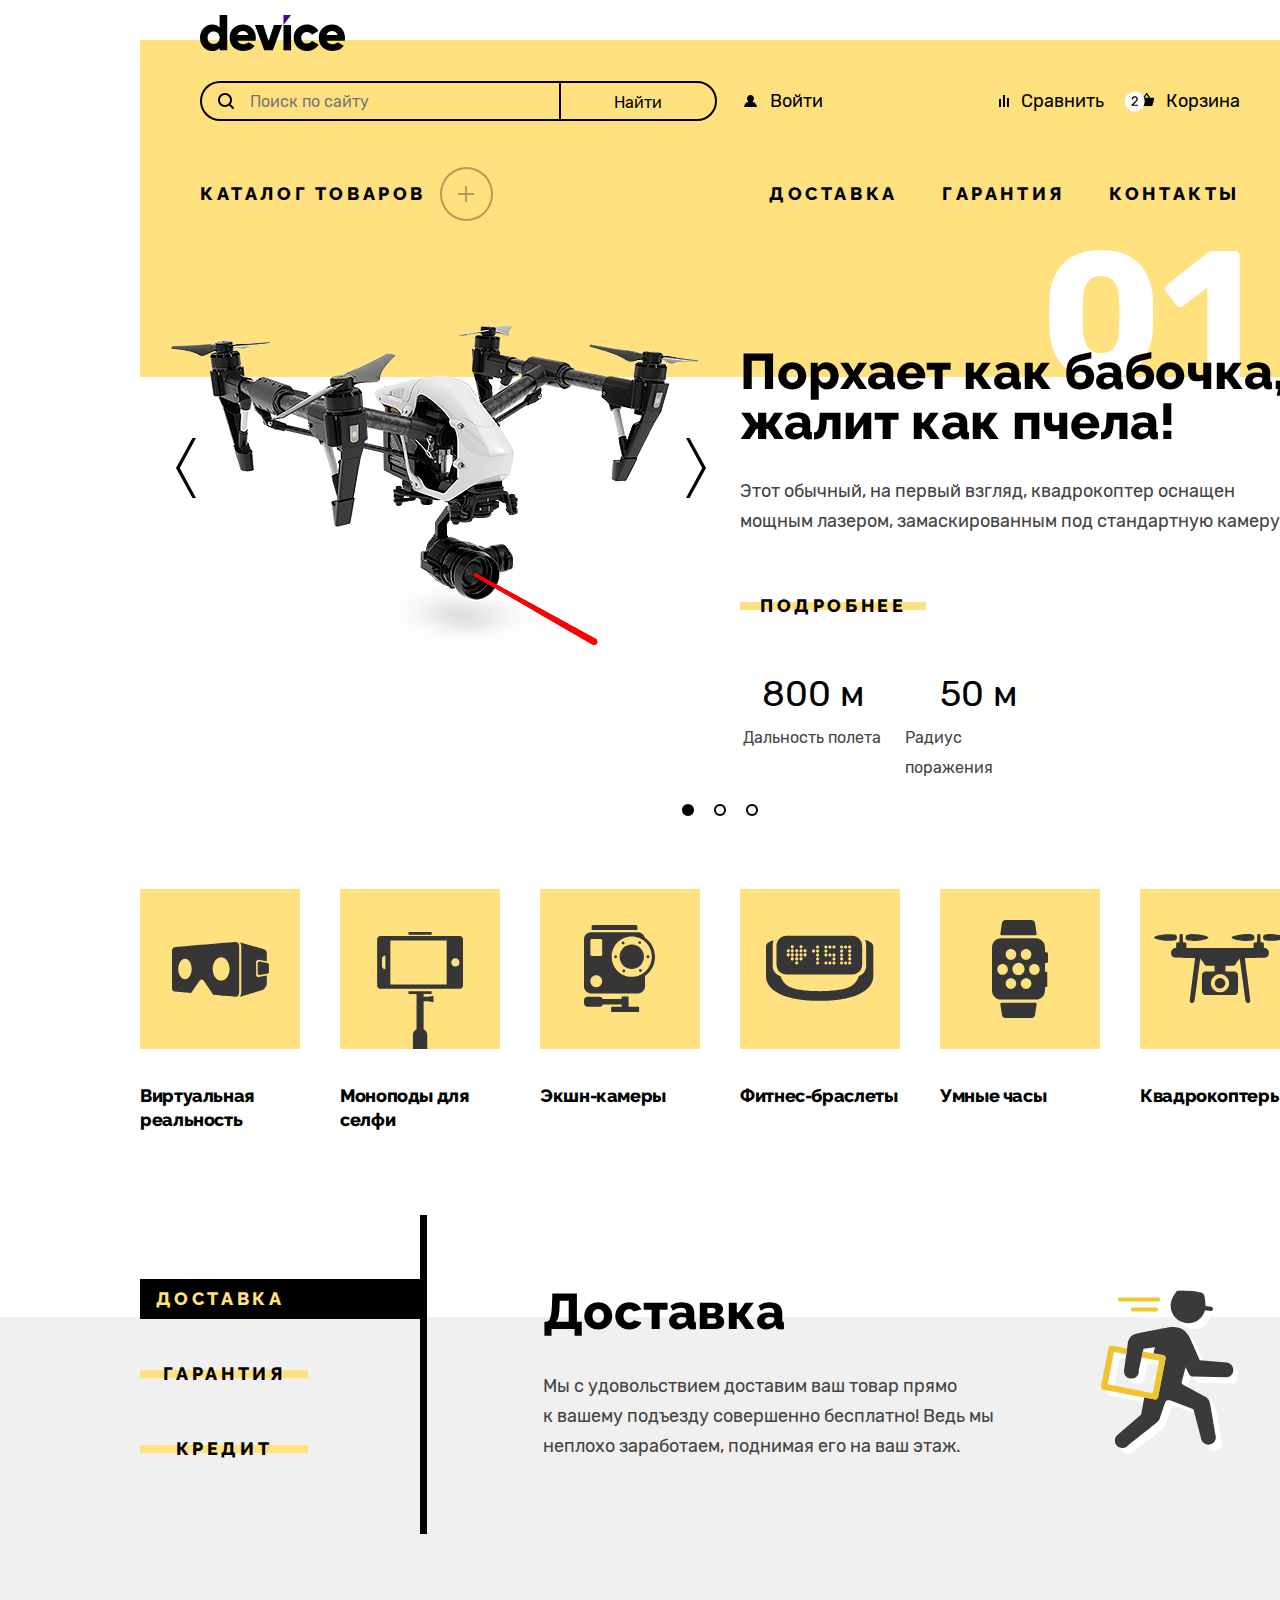
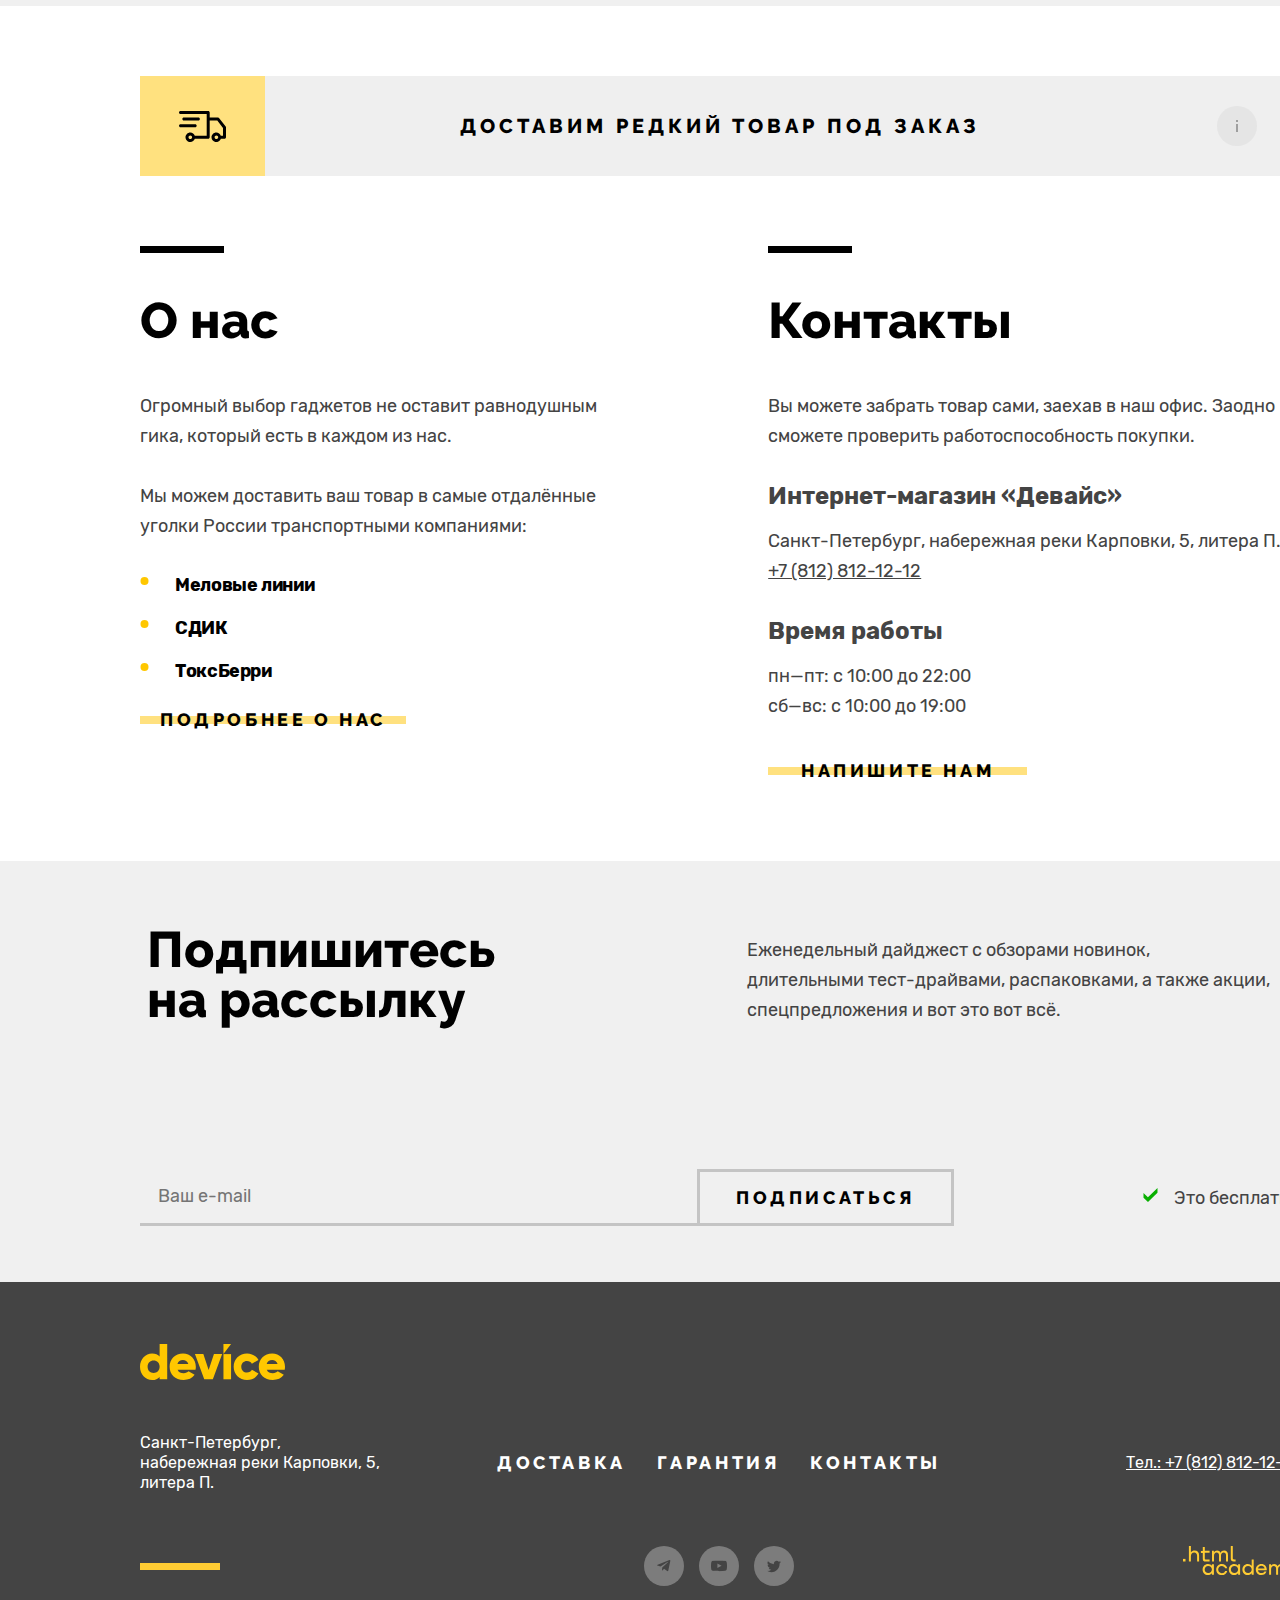
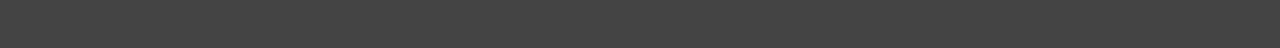
==== index.html @ f06d1caf "changes before footer" ====
<!DOCTYPE html>
<html lang="ru">
  <head>
    <meta charset="utf-8" />
    <title>HTML Academy: Девайс</title>
    <link rel="stylesheet" href="styles/styles.css" />
    <link rel="icon" href="../images/favicon.ico" />
    <!-- 32×32 -->
  </head>
  <body>
    <header class="main-header">
      <!-- User navigation -->
      <div class="container">
        <div class="navigation-container">
          <a class="main-logo">
            <img
              class="logo-black"
              src="images/logo-device-black.svg"
              width="145"
              height="36"
              alt="Логотип фирмы Девайс."
            />
          </a>
          <nav class="user-navigation">
            <div class="container-form">
              <form
                class="search-form"
                action="https://echo.htmlacademy.ru/"
                method="get"
              >
                <label class="search-label" for="search-device">
                  <span class="visually-hidden">Device</span>
                  <input
                    class="field"
                    type="search"
                    placeholder="Поиск по сайту"
                    name="search-device"
                    id="search-device"
                    required
                  />
                </label>

                <button class="button-search" type="submit">
                  <span>Найти</span>
                </button>
              </form>
            </div>

            <ul class="user-navigation-list">
              <li class="user-navigation-item enter">
                <a class="user-navigation-link" href="#">
                  <svg
                    class="navigation-icon"
                    xmlns="http://www.w3.org/2000/svg"
                    width="15"
                    height="12"
                    viewBox="0 0 15 12"
                    fill="none"
                  >
                    <path
                      d="M1 12H14C13.8 9.4 11.9 7.2 9.3 6.5C10.3 5.9 11 4.8 11 3.5C11 1.6 9.4 0 7.5 0C5.6 0 4 1.6 4 3.5C4 4.8 4.7 5.9 5.7 6.5C3.1 7.2 1.2 9.4 1 12Z"
                      fill="black"
                    /></svg
                  >Войти
                </a>
              </li>
              <li class="user-navigation-item">
                <a class="user-navigation-link" href="#">
                  <svg
                    class="navigation-icon"
                    xmlns="http://www.w3.org/2000/svg"
                    width="10"
                    height="12"
                    viewBox="0 0 10 12"
                    fill="none"
                  >
                    <g clip-path="url(#clip0_45973_956)">
                      <path d="M6 0H4V12H6V0Z" fill="black" />
                      <path d="M2 4H0V12H2V4Z" fill="black" />
                      <path d="M10 3H8V12H10V3Z" fill="black" />
                    </g>
                    <defs>
                      <clipPath id="clip0_45973_956">
                        <rect width="10" height="12" fill="white" />
                      </clipPath>
                    </defs></svg
                  >Сравнить
                </a>
              </li>
              <li class="user-navigation-item">
                <a class="user-navigation-link basket" href="#">
                  <!-- <svg
                    class="navigation-icon"
                    xmlns="http://www.w3.org/2000/svg"
                    width="16"
                    height="14"
                    viewBox="0 0 16 14"
                    fill="none"
                  >
                    <g clip-path="url(#clip0_45973_962)">
                      <path
                        d="M15.3 5L11.8 5.2L8.6 0.3C8.5 0.1 8.2 0 8 0C7.8 0 7.5 0.1 7.4 0.3L4.2 5.2H0.7C0.3 5.2 0 5.5 0 5.9C0 6 0 6 0 6.1L1.9 12.9C2.1 13.6 2.6 14 3.3 14H12.7C13.4 14 13.9 13.6 14.1 12.9L16 6C16 5.9 16 5.9 16 5.8C16 5.4 15.7 5 15.3 5ZM8 1.9L10.2 5.1H5.9L8 1.9Z"
                        fill="black"
                      />
                    </g>
                    <defs>
                      <clipPath id="clip0_45973_962">
                        <rect width="16" height="14" fill="white" />
                      </clipPath>
                    </defs></svg
                  > -->
                  Корзина
                </a>

                <!-- Popover -->
                <div class="popover popover-cart">
                  <div class="popover-content">
                    <!-- <h2 class="popover-title">Корзина</h2> -->
                    <ul class="cart-item-list">
                      <li class="cart-item">
                        <a class="popover-cart-item" href="#">
                          <img
                            src="images/product-1.jpg"
                            alt="Любительская селфи-палка."
                            width="39"
                            height="43"
                          />
                          <p class="cart-item-title">
                            Любительская селфи-палка
                          </p>
                        </a>
                        <button class="cart-item-button button" type="button">
                          <svg
                            xmlns="http://www.w3.org/2000/svg"
                            width="10"
                            height="10"
                            viewBox="0 0 10 10"
                            fill="none"
                          >
                            <path
                              d="M10 0.909091L9.09091 0L5 4.09091L0.909091 0L0 0.909091L4.09091 5L0 9.09091L0.909091 10L5 5.90909L9.09091 10L10 9.09091L5.90909 5L10 0.909091Z"
                              fill="white"
                            />
                          </svg>
                          <span class="visually-hidden"
                            >Удалить из корзины</span
                          >
                        </button>
                      </li>

                      <li class="cart-item">
                        <a class="popover-cart-item" href="#">
                          <img
                            src="images/product-2.jpg"
                            alt="Профессиональная
                          селфи-палка."
                            width="39"
                            height="43"
                          />
                          <p class="cart-item-title">
                            Профессиональная селфи-палка
                          </p>
                        </a>
                        <button class="cart-item-button button" type="button">
                          <svg
                            xmlns="http://www.w3.org/2000/svg"
                            width="10"
                            height="10"
                            viewBox="0 0 10 10"
                            fill="none"
                          >
                            <path
                              d="M10 0.909091L9.09091 0L5 4.09091L0.909091 0L0 0.909091L4.09091 5L0 9.09091L0.909091 10L5 5.90909L9.09091 10L10 9.09091L5.90909 5L10 0.909091Z"
                              fill="white"
                            />
                          </svg>
                          <span class="visually-hidden"
                            >Удалить из корзины</span
                          >
                        </button>
                      </li>
                    </ul>
                    <div class="sum-container">
                      <div class="sum">
                        <p class="sum-items">Товаров: 2</p>
                        <p class="sum-money">Сумма: 2000 ₽</p>
                      </div>
                    </div>
                    <a class="open-cart-button" href="#">
                      <p class="open-cart-button-text">Открыть корзину</p>
                    </a>
                  </div>
                </div>
              </li>
            </ul>
          </nav>

          <!-- Main navigation -->
          <nav class="main-navigation">
            <div class="main-navigation-wrapper">
              <a class="main-navigation-catalog-link" href="catalog.html">
                <p class="items-catalog">Каталог товаров</p>
                <span class="items-catalog-icon-circle"></span>
              </a>

              <!-- Main Navigation Tooltip Catalog -->
              <div class="main-navigation-tooltip-container">
                <!-- Tooltip Catalog List -->
                <ul class="tooltip-catalog-list-1">
                  <li class="tooltip-catalog-list-item">
                    <a class="tooltip-catalog-link" href="#">
                      <p class="toltip-catalog-title">Виртуальная реальность</p>
                    </a>
                  </li>
                  <li class="tooltip-catalog-list-item">
                    <a class="tooltip-catalog-link" href="#">
                      <p class="toltip-catalog-title">Моноподы для cелфи</p>
                    </a>
                  </li>
                  <li class="tooltip-catalog-list-item">
                    <a class="tooltip-catalog-link" href="#">
                      <p class="toltip-catalog-title">Экшн-камеры</p>
                    </a>
                  </li>
                </ul>

                <ul class="tooltip-catalog-list-2">
                  <li class="tooltip-catalog-list-item">
                    <a class="tooltip-catalog-link" href="#">
                      <p class="toltip-catalog-title">Фитнес-браслеты</p>
                    </a>
                  </li>
                  <li class="tooltip-catalog-list-item">
                    <a class="tooltip-catalog-link" href="#">
                      <p class="toltip-catalog-title">Умные часы</p>
                    </a>
                  </li>
                </ul>

                <ul class="tooltip-catalog-list-3">
                  <li class="tooltip-catalog-list-item">
                    <a class="tooltip-catalog-link" href="#">
                      <p class="toltip-catalog-title-6">Квадрокоптеры</p>
                    </a>
                  </li>
                </ul>
              </div>
            </div>

            <ul class="main-navigation-list">
              <li class="main-navigation-item">
                <a class="main-navigation-link" href="#">Доставка</a>
              </li>
              <li class="main-navigation-item">
                <a class="main-navigation-link" href="#">Гарантия</a>
              </li>
              <li class="main-navigation-item">
                <a class="main-navigation-link" href="#">Контакты</a>
              </li>
            </ul>
          </nav>
        </div>
      </div>
    </header>

    <main class="main-content">
      <h1 class="visually-hidden">Device</h1>

      <!-- Samples -->
      <section class="samples container">
        <h2 class="visually-hidden">Примеры товаров</h2>

        <ol class="samples-list">
          <!-- First item -->

          <li class="samples-item active">
            <div class="samples-list-inner">
              <div class="samples-little-inner-item">
                <a class="samples-link" href="#">
                  <img
                    class="samples-image"
                    src="images/slider-1.png"
                    width="560"
                    height="560"
                    alt="Квадрокоптер с мощным лазером."
                  />
                </a>
              </div>
              <div class="samples-little-inner-item">
                <p class="samples-number">01</p>

                <div class="samples-about">
                  <h2 class="samples-title">
                    Порхает как бабочка, жалит как пчела!
                  </h2>
                  <p class="samples-item-description">
                    Этот обычный, на первый взгляд, квадрокоптер оснащен мощным
                    лазером, замаскированным под стандартную камеру.
                  </p>
                  <a class="samples-more button-yellow" href="#"
                    ><span>Подробнее</span></a
                  >

                  <table class="samples-distance">
                    <tr>
                      <th>800 м</th>
                      <th>50 м</th>
                    </tr>
                    <tr>
                      <td>Дальность полета</td>
                      <td>Радиус поражения</td>
                    </tr>
                  </table>
                </div>
              </div>
            </div>
          </li>
          <!-- Second item -->
          <li class="samples-item">
            <div class="samples-list-inner">
              <div class="samples-little-inner-item">
                <a class="samples-link" href="#">
                  <img
                    class="samples-image"
                    src="images/slider-2.png"
                    width="560"
                    height="560"
                    alt="Фитнесс-браслет."
                  />
                </a>
              </div>
              <div class="samples-little-inner-item">
                <p class="samples-number">02</p>

                <div class="samples-about">
                  <h2 class="samples-title">Худеем правильно!</h2>
                  <p class="samples-item-description">
                    Мотивирующие фитнес-браслеты помогут найти в себе силы не
                    пропускать занятия и соблюдать диету.
                  </p>
                  <a class="samples-more" href="#">Подробнее</a>

                  <table class="samples-distance">
                    <tr>
                      <th>48 часов</th>
                    </tr>
                    <tr>
                      <td>Без подзарядки</td>
                    </tr>
                  </table>
                </div>
              </div>
            </div>
          </li>

          <!-- Third item -->
          <li class="samples-item">
            <div class="samples-list-inner">
              <div class="samples-little-inner-item">
                <a class="samples-link" href="#">
                  <img
                    class="samples-image"
                    src="images/slider-3.png"
                    width="560"
                    height="560"
                    alt="Селфи-палка."
                  />
                </a>
              </div>
              <div class="samples-little-inner-item">
                <p class="samples-number">03</p>

                <div class="samples-about">
                  <h2 class="samples-title">Делай селфи, как Бен Стиллер!</h2>
                  <p class="samples-item-description">
                    Самая длинная палка для селфи доступна в нашем магазине.
                    Восемь (Восемь, Карл!) метров длиной и весом всего 5 кг.
                  </p>
                  <a class="samples-more" href="#">Подробнее</a>

                  <table class="samples-distance">
                    <tr>
                      <th>8,5 м</th>
                      <th>5 кг</th>
                      <th>Карбон</th>
                    </tr>
                    <tr>
                      <td>Длина палки</td>
                      <td>Вес палки</td>
                      <td>Материал</td>
                    </tr>
                  </table>
                </div>
              </div>
            </div>
          </li>
        </ol>

        <div class="samples-nav">
          <button class="slider-button slider-prev" type="button">
            <span class="visually-hidden">Предыдущий товар</span>
            <svg
              xmlns="http://www.w3.org/2000/svg"
              width="20"
              height="60"
              viewBox="0 0 20 60"
              fill="none"
            >
              <path d="M20 60H16.5L0 30L16.5 0H20L3.8 30L20 60Z" fill="black" />
            </svg>
          </button>

          <button class="slider-button slider-next" type="button">
            <span class="visually-hidden">Следующий товар</span>
            <svg
              xmlns="http://www.w3.org/2000/svg"
              width="20"
              height="60"
              viewBox="0 0 20 60"
              fill="none"
            >
              <path
                d="M-5.24537e-06 1.74846e-06L3.49999 1.44248e-06L20 30L3.5 60L0 60L16.2 30L-5.24537e-06 1.74846e-06Z"
                fill="black"
              />
            </svg>
          </button>

          <ol class="slider-pagination">
            <li class="slider-pagination-item">
              <button
                class="slider-pagination-button slider-pagination-button current"
                type="button"
              >
                <span class="visually-hidden">Первый товар</span>
              </button>
            </li>
            <li class="slider-pagination-item">
              <button class="slider-pagination-button" type="button">
                <span class="visually-hidden">Второй товар</span>
              </button>
            </li>
            <li class="slider-pagination-item">
              <button class="slider-pagination-button" type="button">
                <span class="visually-hidden">Третий товар</span>
              </button>
            </li>
          </ol>
        </div>
      </section>

      <!-- Catalog -->
      <section class="catalog container">
        <h2 class="visually-hidden">Каталог товаров</h2>
        <ul class="catalog-list">
          <li class="catalog-item">
            <a class="catalog-link" href="#">
              <div class="catalog-image-wrapper">
                <img
                  class="catalog-image"
                  src="images/category-1.svg"
                  width="160"
                  height="160"
                  alt="Раздел каталога: Виртуальная реальность."
                />
              </div>
              <p class="catalog-description">Виртуальная реальность</p>
            </a>
          </li>

          <li class="catalog-item">
            <a class="catalog-link" href="#">
              <div class="catalog-image-wrapper">
                <img
                  class="catalog-image"
                  src="images/category-2.svg"
                  width="160"
                  height="160"
                  alt="Раздел каталога: Моноподы для селфи."
                />
              </div>
              <p class="catalog-description">Моноподы для селфи</p>
            </a>
          </li>

          <li class="catalog-item">
            <a class="catalog-link" href="#">
              <div class="catalog-image-wrapper">
                <img
                  class="catalog-image"
                  src="images/category-3.svg"
                  width="160"
                  height="160"
                  alt="Раздел каталога: Экшн-камеры."
                />
              </div>
              <p class="catalog-description">Экшн-камеры</p>
            </a>
          </li>

          <li class="catalog-item">
            <a class="catalog-link" href="#">
              <div class="catalog-image-wrapper">
                <img
                  class="catalog-image"
                  src="images/category-4.svg"
                  width="160"
                  height="160"
                  alt="Раздел каталога: Фитнес-браслеты."
                />
              </div>
              <p class="catalog-description">Фитнес-браслеты</p>
            </a>
          </li>

          <li class="catalog-item">
            <a class="catalog-link" href="#">
              <div class="catalog-image-wrapper">
                <img
                  class="catalog-image"
                  src="images/category-5.svg"
                  width="160"
                  height="160"
                  alt="Раздел каталога: Умные часы."
                />
              </div>
              <p class="catalog-description">Умные часы</p>
            </a>
          </li>

          <li class="catalog-item">
            <a class="catalog-link" href="#">
              <div class="catalog-image-wrapper">
                <img
                  class="catalog-image"
                  src="images/category-6.svg"
                  width="160"
                  height="160"
                  alt="Раздел каталога: Квадрокоптеры."
                />
              </div>
              <p class="catalog-description">Квадрокоптеры</p>
            </a>
          </li>
        </ul>
      </section>

      <!-- Services -->
      <section class="services">
        <div class="services-container container">
          <h2 class="visually-hidden">Доставка товаров</h2>

          <ol class="services-list">
            <li class="services-item">
              <a class="services-link current" href="#">Доставка</a>
            </li>
            <li class="services-item">
              <a class="services-link button-yellow" href="#"
                ><span>Гарантия</span></a
              >
            </li>
            <li class="services-item">
              <a class="services-link button-yellow" href="#"
                ><span>Кредит</span></a
              >
            </li>
          </ol>

          <!-- Services slider -->
          <div class="services-slider">
            <ol class="services-slider-list">
              <li class="services-slider-item slider-delivery active">
                <h3 class="services-slider-title">Доставка</h3>
                <p class="services-slider-description">
                  Мы с удовольствием доставим ваш товар прямо<br />
                  к вашему подъезду совершенно бесплатно! Ведь мы неплохо
                  заработаем, поднимая его на ваш этаж.
                </p>
              </li>
              <li class="services-slider-item slider-garanty">
                <h3 class="services-slider-title">Гарантия</h3>
                <p class="services-slider-description">
                  Если из-за возгорания купленного у нас товара у вас сгорит дом
                  — не переживайте, мы выдадим вам новый. Товар, не дом, конечно
                  же.
                </p>
              </li>
              <li class="services-slider-item slider-credit">
                <h3 class="services-slider-title">Кредит</h3>
                <p class="services-slider-description">
                  Залезть в долговую яму стало проще! Кредитные консультанты
                  подберут для вас наиболее выгодные условия кредита. Выгодные
                  для банка, разумеется.
                </p>
              </li>
            </ol>
          </div>
        </div>
      </section>

      <!-- Delivery Button -->
      <div class="delivery-rare-item container">
        <button class="delivery-rare-item-button" type="button">
          <svg
            class="rare-item-icon"
            xmlns="http://www.w3.org/2000/svg"
            width="47"
            height="31"
            viewBox="0 0 47 31"
            fill="none"
          >
            <g clip-path="url(#clip0_45973_715)">
              <path
                d="M46.7 15.4L40.2 7.2C39.9 6.8 39.5 6.6 39 6.6H30.7V1.5C30.7 0.7 30 0 29.2 0H1.5C0.7 0 0 0.7 0 1.5C0 2.3 0.7 3 1.5 3H27.7V24.7H15.8C15.2 22.8 13.4 21.4 11.3 21.4C8.7 21.4 6.5 23.6 6.5 26.2C6.5 28.8 8.7 31 11.3 31C13.4 31 15.2 29.6 15.8 27.7H29.2C30 27.7 30.7 27 30.7 26.2V9.6H38.3L44 16.9V24.8H41.8C41.2 22.9 39.4 21.5 37.3 21.5C34.7 21.5 32.5 23.7 32.5 26.3C32.5 28.9 34.6 31.1 37.3 31.1C39.4 31.1 41.2 29.7 41.8 27.8H45.5C46.3 27.8 47 27.1 47 26.3V16.4C47 16 46.9 15.7 46.7 15.4ZM11.3 28C10.3 28 9.5 27.2 9.5 26.2C9.5 25.2 10.3 24.4 11.3 24.4C12.3 24.4 13.1 25.2 13.1 26.2C13.1 27.2 12.2 28 11.3 28ZM37.4 28C36.4 28 35.6 27.2 35.6 26.2C35.6 25.2 36.4 24.4 37.4 24.4C38.4 24.4 39.2 25.2 39.2 26.2C39.2 27.2 38.3 28 37.4 28Z"
                fill="black"
              />
              <path
                d="M19.4 9.6C20.2 9.6 20.9 8.9 20.9 8.1C20.9 7.3 20.2 6.6 19.4 6.6H4.8C4 6.6 3.3 7.3 3.3 8.1C3.3 8.9 4 9.6 4.8 9.6H19.4Z"
                fill="black"
              />
              <path
                d="M17.7 14.7C17.7 13.9 17 13.2 16.2 13.2H1.5C0.7 13.2 0 13.9 0 14.7C0 15.5 0.7 16.2 1.5 16.2H16.2C17 16.2 17.7 15.5 17.7 14.7Z"
                fill="black"
              />
            </g>
            <defs>
              <clipPath id="clip0_45973_715">
                <rect width="47" height="31" fill="white" />
              </clipPath>
            </defs>
          </svg>
          <span class="delivery-rare-item-text"
            >Доставим редкий товар под заказ</span
          >
          <span class="info-icon"
            ><svg
              class="info-icon-i"
              xmlns="http://www.w3.org/2000/svg"
              width="2"
              height="12"
              viewBox="0 0 2 12"
              fill="none"
            >
              <g clip-path="url(#clip0_45973_721)">
                <path d="M2 0H0V2H2V0Z" fill="black" />
                <path d="M2 4H0V12H2V4Z" fill="black" />
              </g>
              <defs>
                <clipPath id="clip0_45973_721">
                  <rect width="2" height="12" fill="white" />
                </clipPath>
              </defs></svg
          ></span>
        </button>
      </div>

      <!-- About us -->
      <div class="about-us-contacts container">
        <section class="about-us">
          <h3 class="about-us-title">О нас</h3>
          <ul class="about-us-list">
            <li class="about-us-list-item">
              <p class="about-us-info">
                Огромный выбор гаджетов не оставит равнодушным гика, который
                есть в каждом из нас.
              </p>
            </li>
            <li class="about-us-list-item">
              <p class="about-us-info">
                Мы можем доставить ваш товар в самые отдалённые уголки России
                транспортными компаниями:
              </p>
            </li>
            <li class="about-us-list-item">
              <ul class="delivery-companies">
                <li class="delivery-companies-item">
                  <svg
                    class="delivery-companies-yellow-circle"
                    xmlns="http://www.w3.org/2000/svg"
                    width="9"
                    height="8"
                    viewBox="0 0 9 8"
                    fill="none"
                  >
                    <circle cx="4.50006" cy="4" r="4" fill="#FFC700" /></svg
                  >Меловые линии
                </li>
                <li class="delivery-companies-item">
                  <svg
                    class="delivery-companies-yellow-circle"
                    xmlns="http://www.w3.org/2000/svg"
                    width="9"
                    height="8"
                    viewBox="0 0 9 8"
                    fill="none"
                  >
                    <circle cx="4.50006" cy="4" r="4" fill="#FFC700" /></svg
                  >СДИК
                </li>
                <li class="delivery-companies-item">
                  <svg
                    class="delivery-companies-yellow-circle"
                    xmlns="http://www.w3.org/2000/svg"
                    width="9"
                    height="8"
                    viewBox="0 0 9 8"
                    fill="none"
                  >
                    <circle cx="4.50006" cy="4" r="4" fill="#FFC700" /></svg
                  >ТоксБерри
                </li>
              </ul>
            </li>
            <li class="about-us-list-item">
              <a class="more-about-us button-yellow" href="#"
                ><span>Подробнее о нас</span></a
              >
            </li>
          </ul>
        </section>

        <section class="contacts">
          <h3 class="contacts-title">Контакты</h3>
          <p>
            Вы можете забрать товар сами, заехав в наш офис. Заодно сможете
            проверить работоспособность покупки.
          </p>
          <h4>Интернет-магазин «Девайс»</h4>
          <p class="contacts-text">
            Санкт-Петербург, набережная реки Карповки, 5, литера П.
          </p>
          <a class="contacts-phone" href="tel:+78128121212"
            >+7 (812) 812-12-12</a
          >
          <h4>Время работы</h4>
          <p class="contacts-time">пн—пт: с 10:00 до 22:00</p>
          <p class="contacts-time">сб—вс: с 10:00 до 19:00</p>
          <a class="contact-us button-yellow" href="#"
            ><span>Напишите нам</span></a
          >
        </section>
      </div>

      <!-- Subscription -->
      <section class="subscription">
        <div class="subscription-container container">
          <div class="subscribe-text">
            <h2 class="subscription-title">Подпишитесь на рассылку</h2>
            <p class="subscription-text">
              Еженедельный дайджест с обзорами новинок,<br />
              длительными тест-драйвами, распаковками, а также акции,
              спецпредложения и вот это вот всё.
            </p>
          </div>

          <div class="subscription-footer">
            <form
              class="subscription-form"
              action="https://echo.htmlacademy.ru/"
              method="get"
            >
              <label class="visually-hidden" for="subscription-email"
                >Email</label
              >
              <input
                class="subscription-field"
                type="email"
                placeholder="Ваш e-mail"
                name="subscription-email"
                id="subscription-email"
                required
              />
              <button class="button subscription-button" type="submit">
                <span> Подписаться</span>
              </button>
            </form>

            <p class="free">
              <svg
                class="green-sign"
                xmlns="http://www.w3.org/2000/svg"
                width="16"
                height="17"
                viewBox="0 0 16 17"
                fill="none"
              >
                <path
                  d="M15.498 1L5.89805 10.3L1.49805 6V10.7L5.99805 15L15.498 5.7V1Z"
                  fill="#08AF00"
                /></svg
              >Это бесплатно
            </p>
          </div>
        </div>
      </section>
    </main>

    <!-- Footer -->
    <footer class="main-footer">
      <div class="footer-container container">
        <!-- Address -->
        <!-- <section class="address"> -->
        <!-- <h2 class="visually-hidden">Адрес</h2> -->
        <a class="logo-yellow" href="#">
          <img
            src="images/logo-device-yellow.svg"
            width="145"
            height="36"
            alt="Логотип фирмы Девайс."
          />
        </a>
        <p class="footer-address">
          Санкт-Петербург, набережная реки Карповки, 5, литера П.
        </p>
        <!-- </section> -->

        <!-- Footer Navigation -->
        <!-- <section class="footer-navigation">
            <h2 class="visually-hidden">Навигация</h2> -->
        <ul class="footer-navigation-list">
          <li class="footer-navigation-item">
            <a class="footer-navigation-link" href="#">Доставка</a>
          </li>
          <li class="footer-navigation-item">
            <a class="footer-navigation-link" href="#">Гарантия</a>
          </li>
          <li class="footer-navigation-item">
            <a class="footer-navigation-link" href="#">Контакты</a>
          </li>
        </ul>

        <ul class="social-list">
          <li class="social-item">
            <a class="social-link" href="https://t.me/htmlacademy"
              ><svg
                class="social telegram"
                xmlns="http://www.w3.org/2000/svg"
                width="14"
                height="12"
                viewBox="0 0 14 12"
                fill="none"
              >
                <g clip-path="url(#clip0_45973_808)">
                  <path
                    d="M12.4431 0.0735832L0.623071 4.63158C-0.183596 4.95558 -0.178929 5.40558 0.475071 5.60625L3.50974 6.55292L10.5311 2.12292C10.8631 1.92092 11.1664 2.02958 10.9171 2.25092L5.2284 7.38492H5.22707L5.2284 7.38558L5.01907 10.5136C5.32574 10.5136 5.46107 10.3729 5.63307 10.2069L7.10707 8.77358L10.1731 11.0382C10.7384 11.3496 11.1444 11.1896 11.2851 10.5149L13.2977 1.02958C13.5037 0.203583 12.9824 -0.170417 12.4431 0.0735832Z"
                    fill="#444444"
                  />
                </g>
                <defs>
                  <clipPath id="clip0_45973_808">
                    <rect width="14" height="12" fill="white" />
                  </clipPath>
                </defs></svg
            ></a>
          </li>
          <li class="social-item">
            <a
              class="social-link"
              href="https://www.youtube.com/user/htmlacademyru"
              ><svg
                class="social youtube"
                xmlns="http://www.w3.org/2000/svg"
                width="16"
                height="11"
                viewBox="0 0 16 11"
                fill="none"
              >
                <g clip-path="url(#clip0_45973_813)">
                  <path
                    d="M15.6671 1.67464C15.5765 1.35146 15.4 1.05887 15.1564 0.827973C14.9059 0.589975 14.5989 0.41973 14.2644 0.333306C13.0124 0.00330585 7.99641 0.00330593 7.99641 0.00330593C5.9053 -0.0204856 3.8147 0.0841556 1.73641 0.316639C1.40187 0.409448 1.09545 0.583497 0.844411 0.823306C0.597745 1.06064 0.419078 1.35331 0.325745 1.67397C0.10154 2.8818 -0.00739387 4.1082 0.000411455 5.33664C-0.00758854 6.56397 0.101078 7.78997 0.325745 8.99931C0.417078 9.31864 0.595078 9.60997 0.842411 9.84531C1.08974 10.0806 1.39774 10.2506 1.73641 10.3406C3.00508 10.67 7.99641 10.67 7.99641 10.67C10.0902 10.6938 12.1835 10.5892 14.2644 10.3566C14.5989 10.2702 14.9059 10.1 15.1564 9.86197C15.3999 9.63112 15.5762 9.33849 15.6664 9.01531C15.8965 7.80794 16.0083 6.58103 16.0004 5.35197C16.0177 4.11771 15.906 2.88502 15.6671 1.67397V1.67464ZM6.40174 7.61931V3.05464L10.5751 5.33731L6.40174 7.61931Z"
                    fill="#444444"
                  />
                </g>
                <defs>
                  <clipPath id="clip0_45973_813">
                    <rect width="16" height="11" fill="white" />
                  </clipPath>
                </defs>
              </svg>
            </a>
          </li>
          <li class="social-item">
            <a class="social-link" href="https://twitter.com/htmlacademy_ru"
              ><svg
                class="social twitter"
                xmlns="http://www.w3.org/2000/svg"
                width="15"
                height="14"
                viewBox="0 0 16 16"
                id="twitter"
              >
                <path
                  d="M16 3.539a6.839 6.839 0 0 1-1.89.518 3.262 3.262 0 0 0 1.443-1.813 6.555 6.555 0 0 1-2.08.794 3.28 3.28 0 0 0-5.674 2.243c0 .26.022.51.076.748a9.284 9.284 0 0 1-6.761-3.431 3.285 3.285 0 0 0 1.008 4.384A3.24 3.24 0 0 1 .64 6.578v.036a3.295 3.295 0 0 0 2.628 3.223 3.274 3.274 0 0 1-.86.108 2.9 2.9 0 0 1-.621-.056 3.311 3.311 0 0 0 3.065 2.285 6.59 6.59 0 0 1-4.067 1.399c-.269 0-.527-.012-.785-.045A9.234 9.234 0 0 0 5.032 15c6.036 0 9.336-5 9.336-9.334 0-.145-.005-.285-.012-.424A6.544 6.544 0 0 0 16 3.539z"
                ></path>
              </svg>
            </a>
          </li>
        </ul>
        <!-- </section> -->

        <!-- Footer Phone -->
        <!-- <section class="phone"> -->
        <a class="contacts-phone-footer" href="tel:+78128121212"
          >Тел.: +7 (812) 812-12-12</a
        >
        <a class="logo-html-academy-link" href="https://htmlacademy.ru/">
          <svg
            class="logo-html-academy-img"
            xmlns="http://www.w3.org/2000/svg"
            width="115"
            height="33"
            viewBox="0 0 115 33"
            fill="none"
          >
            <path d="M0 12.9V15.5H2.5V12.9H0Z" fill="white" />
            <path
              d="M11.6 4.5C10 4.5 8.8 5.2 8 6.2H7.9V0H5.9V15.5H7.9V10.2C7.9 8.1 9.2 6.6 11.2 6.6C13 6.6 14.1 8 14.1 9.8V15.5H16.1V9.4C16.2 6.4 14.3 4.5 11.6 4.5Z"
              fill="white"
            />
            <path
              d="M26.6 4.8H21.8V1.1H19.8V4.9H17.9V6.9H19.8V12.9C19.8 14.6 20.8 15.6 22.5 15.6H26.6V13.6H22.9C22.2 13.6 21.8 13.2 21.8 12.5V6.8H26.6V4.8Z"
              fill="white"
            />
            <path
              d="M41.1 4.6C39.5 4.6 38.2 5.4 37.6 6.7H37.5C36.9 5.5 35.7 4.6 34.1 4.6C32.7 4.6 31.6 5.4 31 6.4H30.9V4.8H29V15.4H31V10C31 8 32 6.5 33.6 6.5C35.1 6.5 36 7.5 36 9.1V15.4H38V9.8C38 7.4 39.4 6.5 40.6 6.5C42.1 6.5 43 7.5 43 9.1V15.4H45V8.9C45.1 6.4 43.6 4.6 41.1 4.6Z"
              fill="white"
            />
            <path
              d="M47.8 12.7C47.8 14.4 48.8 15.4 50.6 15.4H52.6V13.4H50.9C50.2 13.4 49.8 13 49.8 12.3V0H47.8V12.7Z"
              fill="white"
            />
            <path
              d="M28.9 19.7C28 18.6 26.7 17.9 25 17.9C21.9 17.9 19.6 20.2 19.6 23.5C19.6 26.8 21.9 29.1 25 29.1C26.8 29.1 28 28.3 28.8 27.2H28.9V28.8H30.9V18.2H28.9V19.7ZM25.3 27.1C23.1 27.1 21.7 25.5 21.7 23.5C21.7 21.5 23.1 19.9 25.3 19.9C27.5 19.9 28.9 21.5 28.9 23.5C28.9 25.4 27.5 27.1 25.3 27.1Z"
              fill="white"
            />
            <path
              d="M44.2 22C43.7 19.6 41.6 17.9 38.8 17.9C35.4 17.9 33.2 20.4 33.2 23.5C33.2 26.6 35.4 29.1 38.8 29.1C41.6 29.1 43.7 27.3 44.2 24.9H42.1C41.7 26.2 40.4 27.2 38.8 27.2C36.6 27.2 35.2 25.6 35.2 23.6C35.2 21.6 36.6 20 38.8 20C40.4 20 41.6 21 42.1 22.2H44.2V22Z"
              fill="white"
            />
            <path
              d="M55.1 19.7C54.2 18.6 52.9 17.9 51.2 17.9C48.1 17.9 45.8 20.2 45.8 23.5C45.8 26.8 48.1 29.1 51.2 29.1C53 29.1 54.2 28.3 55 27.2H55.1V28.8H57.1V18.2H55.1V19.7ZM51.5 27.1C49.3 27.1 47.9 25.5 47.9 23.5C47.9 21.5 49.3 19.9 51.5 19.9C53.7 19.9 55.1 21.5 55.1 23.5C55.1 25.4 53.6 27.1 51.5 27.1Z"
              fill="white"
            />
            <path
              d="M68.7 19.8C67.8 18.7 66.5 17.9 64.8 17.9C61.7 17.9 59.4 20.2 59.4 23.5C59.4 26.8 61.6 29.1 64.8 29.1C66.5 29.1 67.8 28.3 68.6 27.3H68.7V28.8H70.7V13.4H68.7V19.8ZM65.1 27.1C62.9 27.1 61.5 25.5 61.5 23.5C61.5 21.5 62.9 19.9 65.1 19.9C67.3 19.9 68.7 21.5 68.7 23.5C68.6 25.5 67.2 27.1 65.1 27.1Z"
              fill="white"
            />
            <path
              d="M78.3 17.9C75 17.9 72.8 20.4 72.8 23.5C72.8 26.5 74.9 29.1 78.3 29.1C80.8 29.1 82.8 27.8 83.5 25.5H81.4C80.9 26.5 79.8 27.1 78.4 27.1C76.5 27.1 75.1 25.8 75 24.2H83.8C84 20.6 81.8 17.9 78.3 17.9ZM78.3 19.8C80 19.8 81.3 20.8 81.6 22.4H75.1C75.4 20.9 76.6 19.8 78.3 19.8Z"
              fill="white"
            />
            <path
              d="M98.2 17.9C96.6 17.9 95.3 18.7 94.6 19.9H94.5C93.9 18.7 92.7 17.9 91.1 17.9C89.7 17.9 88.6 18.6 88 19.7V18.2H86.1V28.8H88.1V23.4C88.1 21.4 89.1 20 90.7 19.9C92.2 19.9 93.1 20.9 93.1 22.5V28.8H95.1V23.2C95.1 20.8 96.5 19.9 97.7 19.9C99.2 19.9 100.1 20.9 100.1 22.5V28.8H102.1V22.3C102.2 19.7 100.7 17.9 98.2 17.9Z"
              fill="white"
            />
            <path
              d="M109.4 27L105.8 18.1H103.6L108.4 29.7C108.1 30.6 107.7 30.9 106.7 30.9H104.2V32.9H106.7C108.5 32.9 109.5 32.1 110.2 30.3L114.9 18.1H112.8L109.4 27Z"
              fill="white"
            />
          </svg>
        </a>
        <!-- </section> -->
      </div>
    </footer>

    <!-- Modal Window -->
    <div class="modal-container">
      <div class="modal modal-delivery">
        <section class="modal-content">
          <div class="modal-title-close-button">
            <h2 class="modal-title">Доставка под заказ</h2>
            <button class="modal-close-button" type="button">
              <span class="visually-hidden">Закрыть</span>
            </button>
          </div>
          <!-- Form -->
          <form
            action="https://echo.htmlacademy.ru/"
            method="post"
            class="delivery-form"
          >
            <div class="form-row">
              <p class="field-group field-group-1">
                <label class="modal-item-title" for="client-name"
                  >Ваше имя:</label
                >
                <span class="delivery-form-label">
                  <input
                    class="delivery-form-field field-name"
                    type="text"
                    id="client-name"
                    name="client-name"
                    placeholder="Введите имя"
                  />
                </span>

                <!-- При добавлении класса invalid для input - будет состояние ошибки -->
                <span class="comment">Добавьте имя</span>
                <!-- При добавлении класса invalid-text для span - будет состояние ошибки -->
              </p>

              <p class="field-group field-group-2">
                <label class="modal-item-title" for="client-email"
                  >Ваш e-mail:</label
                >
                <label class="delivery-form-label" for="client-email">
                  <input
                    class="delivery-form-field field-email invalid"
                    type="email"
                    id="client-email"
                    name="client-email"
                    placeholder="Введите e-mail"
                  />
                </label>
                <!-- При добавлении класса invalid для input - будет состояние ошибки -->
                <span class="comment invalid-text">Забавный у вас адрес</span>
                <!-- При добавлении класса invalid-text для span - будет состояние ошибки -->
              </p>
            </div>

            <div class="form-row">
              <p class="field-group field-group-3">
                <label class="modal-item-title" for="goods"
                  >Что нужно привезти:</label
                >
                <label class="delivery-form-label" for="goods">
                  <input
                    class="delivery-form-field"
                    type="text"
                    id="goods"
                    name="goods"
                    placeholder="В свободной форме"
                  />
                </label>
              </p>

              <!-- Quantity -->
              <div class="field-group field-group-4">
                <!-- Tooltip -->
                <span class="tooltip-title">
                  <label class="tooltip-item-title" for="quantity-number"
                    >Количество:</label
                  >
                  <span class="tooltip">
                    <button class="tooltip-toggle" type="button">
                      <svg
                        class="tooltip-icon"
                        xmlns="http://www.w3.org/2000/svg"
                        width="4"
                        height="12"
                        viewBox="0 0 4 12"
                        fill="none"
                      >
                        <path d="M3 0H1V2H3V0Z" fill="black" />
                        <path d="M3 4H1V12H3V4Z" fill="black" />
                      </svg>
                    </button>
                    <span class="tooltip-text">
                      Постараемся найти, сколько нужно. Привезём сколько
                      получится по требованиям к провозу багажа.</span
                    >
                  </span>
                </span>

                <!-- Minus & Plus -->

                <div class="quantity">
                  <!-- При добавлении класса invalid для div - будет состояние ошибки -->
                  <button class="minus" type="button">
                    <svg
                      class="minus-svg"
                      xmlns="http://www.w3.org/2000/svg"
                      width="16"
                      height="16"
                      viewBox="0 0 16 16"
                      fill="none"
                    >
                      <path d="M16 7H0V9H16V7Z" fill="black" />
                    </svg>
                  </button>

                  <input
                    class="field-delivery-quantity"
                    type="number"
                    id="quantity-number"
                    name="quantity-number"
                    value="1"
                  />

                  <button class="plus" type="button">
                    <svg
                      class="plus-svg"
                      xmlns="http://www.w3.org/2000/svg"
                      width="16"
                      height="16"
                      viewBox="0 0 16 16"
                      fill="none"
                    >
                      <g clip-path="url(#clip0_46504_485)">
                        <path
                          d="M16 7H9V0H7V7H0V9H7V16H9V9H16V7Z"
                          fill="black"
                        />
                      </g>
                      <defs>
                        <clipPath id="clip0_46504_485">
                          <rect width="16" height="16" fill="white" />
                        </clipPath>
                      </defs>
                    </svg>
                  </button>
                </div>
              </div>
            </div>

            <button
              class="button delivery-form-button button-yellow"
              type="submit"
            >
              <span>Отправить</span>
            </button>
          </form>
        </section>
      </div>
    </div>
  </body>
</html>
---- styles/styles.css ----
@font-face {
  font-family: "Raleway";
  font-style: normal;
  font-weight: 800;
  src: url("../fonts/raleway/raleway-800.woff2") format("woff2");
  font-display: swap;
}

@font-face {
  font-family: "Rubik";
  font-style: normal;
  font-weight: 400;
  src: url("../fonts/rubik/rubik-400.woff2") format("woff2");
  font-display: swap;
}

@font-face {
  font-family: "Rubik";
  font-style: normal;
  font-weight: 700;
  src: url("../fonts/rubik/rubik-700.woff2") format("woff2");
  font-display: swap;
}

.visually-hidden {
  position: absolute;
  width: 1px;
  height: 1px;
  margin: -1px;
  border: 0;
  padding: 0;
  white-space: nowrap;
  clip-path: inset(100%);
  clip: rect(0 0 0 0);
  overflow: hidden;
}

html {
  height: 100%;
}

body {
  margin: 0;
  /* min-width: 1240px; */
  min-width: 1440px;
  display: flex;
  flex-direction: column;
  min-height: 100%;
  font-family: "Rubik", sans-serif;
  font-size: 18px;
  line-height: 30px;
  background-color: #ffffff;
  color: #444444;
  font-weight: 400;
}

.main-header {
  /* margin: 0 auto;
  background-color: #ffe17f; */
  color: #000000;
  /* margin-top: 40px;
  width: 1160px; */
  padding-left: 40px;
  padding-right: 40px;
}

.container {
  width: 1160px;
  margin: 0 auto;
  padding-left: 40px;
  padding-right: 40px;
  /* margin-top: -20px; */
  position: relative;
}

.main-header .container {
  padding: 0;
  padding-top: 15px;
  background-image: linear-gradient(
    to bottom,
    #ffffff 0,
    #ffffff 40px,
    #ffe17f 40px,
    #ffe17f 100%
  );
}

.navigation-container {
  margin-right: 60px;
  margin-left: 60px;
}

.main-logo {
  width: 145px;
  height: 36px;
  margin: 0;
  display: block;
  margin-bottom: 30px;
  position: relative;
}

.main-logo:hover {
  opacity: 0.6;
}

.main-logo:active {
  opacity: 0.3;
}

.main-logo:focus-visible::after {
  content: "";
  position: absolute;
  outline: 2px solid #af4fff;
  /* display: block;
  width: calc(100% + 4px);
  height: calc(100% + 4px); */
  left: -2px;
  top: -2px;
  right: -2px;
  bottom: -2px;
}

.user-navigation-list-catalog {
  margin: 0;
  padding: 0;
}

.user-navigation {
  color: #000000;
  font-family: "Rubik", sans-serif;
  line-height: 30px;
  font-weight: 400;
  display: flex;
  /* margin: 0; */
}

.container-form {
  margin: 0;
  padding: 0;
  width: 517px;
  display: flex;
  margin-bottom: 30px;
  margin-right: 26px;
}

.search-form {
  display: flex;
}

.search-label {
  position: relative;
}

.search-label:focus-within::before {
  content: "";
  position: absolute;
  left: -2px;
  top: -2px;
  right: -2px;
  bottom: -2px;
  outline: 2px solid #af4fff;
}

.search-label-catalog:focus-within::before {
  bottom: 28px;
}

.field {
  width: 359px;
  height: 40px;
  padding: 10px;
  padding-left: 48px;
  border: 2px solid #000000;
  border-radius: 50px 0 0 50px;
  background-color: #ffe17f;
  color: #000000;
  font-family: "Rubik", sans-serif;
  font-size: 16px;
  font-weight: 400;
  line-height: 20px;
  /* vertical-align: bottom; */
  border-right: none;

  background-image: url("../images/nav-search.svg");
  display: block;
  background-repeat: no-repeat;
  background-size: 16px 16px;
  background-position: 16px;
  position: relative;
}

/* .field:focus-visible::before {
  position: absolute;
  content: "";
  display: block;
  width: 162px;
  height: 44px;
  outline: 2px solid #af4fff;
  left: -4px;
  top: -4px;
} */

.field:disabled {
  opacity: 0.3;
}

.button-search {
  width: 158px;
  height: 40px;
  padding: 10px;
  border: 2px solid #000000;
  border-radius: 0 50px 50px 0;
  background-color: #ffe17f;
  color: #000000;
  text-align: center;
  font-family: "Rubik", sans-serif;
  font-size: 16px;
  font-weight: 400;
  line-height: 20px;
  /* vertical-align: bottom; */
  position: relative;
}

.button-search:focus-visible::before {
  position: absolute;
  content: "";
  display: block;
  width: calc(100% + 8px);
  height: calc(100% + 8px);
  outline: 2px solid #af4fff;
  left: -4px;
  top: -4px;
  right: 2px;
  bottom: 4px;
}

.button-search:hover {
  color: #ffffff;
  background-color: #000000;
}

.button-search:active {
  color: #444444;
  background-color: #000000;
}

/* .button-search:focus {
  border: 3px solid #af4fff;
} */

.user-navigation-list {
  margin: 0;
  padding: 0;
  display: flex;
  flex-wrap: wrap;
  flex-direction: row;
  width: 497px;
  /* align-content: flex-start;
  justify-content: flex-end; */
  margin-bottom: 30px;
  list-style: none;
  align-items: center;
}

.navigation-icon {
  padding-right: 12px;
}

.main-navigation-item {
  margin-top: auto;
  margin-bottom: auto;
}

/* Main Navigation Tooltip Catalog*/
.items-catalog {
  position: relative;
  width: 236px;
  text-decoration: none;
  color: #000000;
  letter-spacing: 3.6px;
  padding-top: 10px;
  padding-bottom: 10px;
}

/* Main Navigation Wrapper */
/* .main-navigation-catalog-link .main-navigation-tooltip-container {
} */

/* .main-navigation-catalog-link:hover + .main-navigation-tooltip-container {
  display: block;
} */

.main-navigation-wrapper:hover .items-catalog-icon-circle::after {
  display: none;
}

.main-navigation-wrapper:hover .items-catalog-icon-circle {
  border: 2px solid #000000;
}

.main-navigation-wrapper:hover .items-catalog-icon-circle::before {
  background-color: #000000;
}

.main-navigation-wrapper:hover .main-navigation-tooltip-container {
  display: flex;
}

.main-navigation-tooltip-container {
  width: 1040px;
  /* margin: 0 auto; */
  background-color: #ffe17f;
  position: absolute;
  top: 100%;
  left: 0;
  z-index: 5;
  padding: 33px 60px 27px 60px;
  display: flex;
  flex-wrap: wrap;
  display: none;
}

/* .main-navigation-tooltip-container:hover {
  display: flex;
} */

/* .main-navigation-tooltip {
  width: 1040px; */
/* height: 180px; */
/* margin: 0 auto;
  padding: 33px 60px 27px 60px;
  display: flex;
  flex-wrap: wrap;

  z-index: 5;
} */

.tooltip-catalog-list-1,
.tooltip-catalog-list-2,
.tooltip-catalog-list-3 {
  margin: 0;
  padding: 0;
  list-style: none;
}

.tooltip-catalog-list-1 {
  width: 222px;
  margin-right: 30px;
}

.tooltip-catalog-list-2,
.tooltip-catalog-list-3 {
  width: 211px;
}

.tooltip-catalog-link {
  margin: 0;
  padding: 0;
  text-decoration: none;
  color: #000000;
  font-family: "Rubik", sans-serif;
  font-size: 16px;
  font-weight: 400;
  line-height: 18px;
  text-transform: none;
  letter-spacing: normal;
  outline: none;

  /* margin-bottom: 30px; */
}

.tooltip-catalog-link:hover {
  opacity: 0.6;
}

.tooltip-catalog-link:active {
  opacity: 0.3;
}

.tooltip-catalog-list-item {
  margin: 0;
  padding: 0;
  margin-bottom: 28px;
}

.tooltip-catalog-title {
  margin: 0;
  padding: 0;
}

.tooltip-catalog-title:focus-visible::after {
  content: "";
  position: absolute;
  outline: 2px solid #af4fff;
  display: block;
  /* width: calc(100% + 4px);
  height: calc(100% + 4px);
  left: -2px;
  top: -2px;
  right: -2px;
  bottom: -2px; */
  inset: -2px;
}

.user-navigation-list-catalog.catalog {
  display: flex;
  justify-content: space-between;
  width: 510px;
  list-style: none;
}

.enter {
  margin-right: auto;
}

.user-navigation-link {
  color: #000000;
  font-family: "Rubik", sans-serif;
  line-height: 30px;
  font-weight: 400;
  text-decoration: none;
  /* min-height: 30px; */
  font-size: 18px;
  position: relative;
}

.user-navigation-link.basket {
  /* display: block; */
  background-image: url("../images/nav-basket+number.svg");
  background-position: left;
  background-repeat: no-repeat;
  background-size: 31px 21px;
  padding-left: 42px;
  /* margin-left: auto; */
  margin-left: 20px;
}

.user-navigation-link:hover {
  opacity: 0.6;
}

.user-navigation-link:active {
  opacity: 0.3;
}

.user-navigation-link:focus-visible::after {
  content: "";
  position: absolute;
  outline: 2px solid rgba(175, 79, 255, 1);
  /* display: block;
  width: calc(100% + 4px);
  height: calc(100% + 4px); */
  left: -2px;
  top: -2px;
  right: -2px;
  bottom: -2px;
  /* opacity: 1; */
}

/* Main navigation */
.main-navigation {
  display: flex;
  color: #000000;
  font-family: "Raleway", sans-serif;
  font-weight: 800;
  letter-spacing: 3.6px;
  text-transform: uppercase;
  /* margin: 0;
  padding: 0; */
}

.main-navigation-catalog-link {
  margin: 0;
  color: #000000;
  font-family: "Raleway", sans-serif;
  font-size: 18px;
  font-weight: 800;
  letter-spacing: 3.6px;
  text-transform: uppercase;
  text-decoration: none;
  /* margin-right: 276px; */
  width: 293px;
  display: flex;
  position: relative;
}

.main-navigation-catalog-link:focus-visible::after {
  content: "";
  position: absolute;
  outline: 2px solid #af4fff;
  display: block;
  left: -1px;
  top: 14px;
  right: -2px;
  bottom: 14px;
}

/* Plus & Minus */
.items-catalog-icon-circle {
  display: block;
  width: 50px;
  height: 50px;
  border-radius: 50%;
  border: 2px solid rgba(0, 0, 0, 0.3);
  align-self: center;
  position: relative;
  margin-left: 7px;
  background-color: transparent;
}

.items-catalog-icon-circle::before,
.items-catalog-icon-circle::after {
  content: "";
  position: absolute;
  display: block;
  top: 50%;
  left: 50%;
  transform: translate(-50%, -50%);
  width: 16px;
  height: 2px;
  background-color: #b39e59;
}

.items-catalog-icon-circle::after {
  transform: translate(-50%, -50%) rotate(90deg);
}

/* Main navigation */
.main-navigation-list {
  margin: 0;
  padding: 0;
  width: 471px;
  display: flex;
  flex-wrap: wrap;
  justify-content: space-between;
  margin-left: auto;
  list-style: none;
}

.main-navigation-link {
  color: #000000;
  font-family: "Raleway", sans-serif;
  font-weight: 800;
  letter-spacing: 3.6px;
  text-transform: uppercase;
  text-decoration: none;
  position: relative;
  outline: none;
}

.main-navigation-link:hover {
  opacity: 0.6;
}

.main-navigation-link:active {
  opacity: 0.3;
}

.main-navigation-link:focus-visible::after {
  content: "";
  position: absolute;
  outline: 2px solid #af4fff;
  /* display: block;
  width: calc(100% + 4px);
  height: calc(100% + 4px); */
  left: -2px;
  top: -2px;
  right: -2px;
  bottom: -2px;
}

/* Samples */
.samples {
  /* margin: 0 auto;
  width: 1160px; */
  font-family: "Rubik", sans-serif;
  color: #444444;
  font-weight: 400;
  line-height: 30px;
  font-size: 18px;
  position: relative;
  margin-bottom: 65px;
}

.samples-list {
  list-style: none;
  margin: 0;
  padding: 0;
  margin-top: -10px;
}

.samples-item {
  display: none;
  background-image: linear-gradient(
    to bottom,
    #ffe17f 0,
    #ffe17f 150px,
    #ffffff 150px,
    #ffffff 100%
  );
}

.samples-item.active {
  display: block;
}

.samples-list-inner {
  margin: 0;
  padding: 0;
  list-style: none;
  display: flex;
}

.samples-link {
  width: 560px;
  display: block;
}

.samples-image {
  display: block;
  margin: 0;
  width: 560px;
  margin-right: 40px;
}

.samples-little-inner-item:first-child {
  margin-right: 40px;
}

.samples-number {
  margin: 0;
  margin-left: auto;
  margin-right: 49px;
  color: #ffffff;
  text-align: right;
  font-family: "Rubik", sans-serif;
  font-size: 180px;
  font-weight: 700;
  line-height: 180px;
  z-index: 0;
  width: 250px;
  align-self: center;
}

.samples-title {
  margin: 0;
  font-family: "Raleway", sans-serif;
  color: #000000;
  font-size: 50px;
  font-weight: 800;
  line-height: 50px;
  width: 545px;
  margin-bottom: 29px;
  margin-top: -60px;
}

.samples-item-description {
  margin: 0;
  width: 560px;
  margin-bottom: 50px;
}

.samples-more {
  margin: 0;
  font-family: "Raleway", sans-serif;
  text-align: center;
  font-size: 18px;
  font-weight: 800;
  color: #000000;
  text-transform: uppercase;
  text-decoration: none;
  letter-spacing: 3.6px;
  /* margin-bottom: 50px; */
}

.samples-distance {
  margin: 0;
  margin-top: 50px;
  margin-bottom: 26px;
  width: 307px;

  /* border-spacing: 20px 12px; */
}

.samples-distance tr {
  width: 307px;
  display: grid;
  grid-template-columns: 142px 149px;
  gap: 20px;
  margin-bottom: 12px;
}

.samples-distance th {
  color: #000000;
  font-size: 36px;
  font-weight: 400;
  line-height: 30px;
}

.samples-distance td {
  font-family: "Rubik", sans-serif;
  font-size: 16px;
  font-weight: 400;
  line-height: 30px;
  color: #444444;
}

.slider-button {
  border: none;
  background-color: transparent;
  width: 20px;
  height: 60px;
  position: absolute;
  top: 210px;
  cursor: pointer;
  outline: none;
}

.slider-button:hover {
  opacity: 0.6;
}

.slider-button:active {
  opacity: 0.3;
}

.slider-button:focus-visible::after {
  content: "";
  position: absolute;
  outline: 2px solid #af4fff;
  display: block;
  width: 28px;
  height: 68px;
  left: 2px;
  top: -3px;
}

.slider-prev {
  left: 70px;
}

.slider-next {
  left: 580px;
}

/* Pagination */
.slider-pagination {
  width: 76px;
  display: flex;
  justify-content: space-between;
  margin: 0;
  list-style: none;
  /* margin-bottom: 70px; */
  position: absolute;
  bottom: 0;
  left: 50%;
  padding-left: 0;
  transform: translateX(-50%);
}

.slider-pagination-button.current {
  width: 12px;
  height: 12px;
  border: none;
  cursor: pointer;
  background-image: url("../images/circle-black.svg");
}

.slider-pagination-button {
  /* display: flex;
  flex-wrap: wrap;
  justify-content: center; */
  width: 12px;
  height: 12px;
  border: none;
  cursor: pointer;
  background-image: url("../images/circle-white.svg");
  position: relative;
  outline: none;
}

.slider-pagination-button:hover {
  opacity: 0.6;
}

.slider-pagination-button:active {
  opacity: 0.3;
}

.slider-pagination-button:focus-visible::after {
  content: "";
  position: absolute;
  outline: 2px solid #af4fff;
  display: block;
  width: 18px;
  height: 18px;
  left: -3px;
  top: -3px;
}

.slider-pagination-button:disabled {
  opacity: 0.1;
}

/* Catalog */
.catalog {
  /* margin: 0 auto;
  width: 1160px; */
  margin-bottom: 65px;
}

.catalog-list {
  margin: 0;
  padding: 0;
  list-style: none;
  display: flex;
  justify-content: space-between;
}

/* .catalog-item {
  background-color: #ffe17f;
  width: 160px;
} */

.catalog-link {
  display: block;
  width: 160px;
  font-family: "Raleway", sans-serif;
  font-size: 18px;
  font-weight: 800;
  line-height: 24px;
  letter-spacing: -0.36px;
  color: #000000;
  text-decoration: none;
  position: relative;
  outline: none;
}

.catalog-image-wrapper {
  background-color: #ffe17f;
  height: 160px;
  margin-bottom: 35px;
}

.catalog-link:hover .catalog-image-wrapper {
  background-color: #ffc700;
}

.catalog-link:active {
  opacity: 0.3;
}

.catalog-link:focus-visible::after {
  content: "";
  position: absolute;
  outline: 2px solid #af4fff;
  display: block;
  width: 166px;
  height: 250px;
  top: -3px;
  left: -3px;
}

/* .catalog-link:focus-visible {
  outline: 2px solid #af4fff;
} */

/* Services */
.services {
  /* background-color: #f0f0f0; */
  width: 100%;
  height: 391px;
  margin-bottom: 70px;
  background-image: linear-gradient(
    to bottom,
    #ffffff 0,
    #ffffff 102px,
    #f0f0f0 102px,
    #f0f0f0 100%
  );
}

.services-container {
  /* width: 1160px;
  margin: 0 auto;
  padding: 0; */
  display: flex;
  margin-bottom: 70px;
}

.services-list {
  margin: 0;
  margin-top: 64px;
  padding: 0;
  list-style: none;
  display: flex;
  flex-direction: column;
  width: 280px;
  /* position: relative; */

  /* border-right: 7px solid #000000; */
  margin-right: 123px;
}

.services-list::after {
  content: "";
  position: absolute;
  background-color: #000000;
  width: 7px;
  height: 319px;
  left: 320px;
  top: 0;
  /* margin-right: 116px; */
}

.services-item {
  justify-content: space-between;
  margin-bottom: 35px;
}

.services-item:last-child {
  margin-bottom: 0;
}

.services-link {
  width: 128px;
  font-family: "Raleway", sans-serif;
  text-align: center;
  font-size: 18px;
  font-weight: 800;
  letter-spacing: 3.6px;
  text-transform: uppercase;
  text-decoration: none;
  color: #000000;
}

.services-link.current {
  color: #ffe17f;
  background-color: #000000;
  width: 280px;
  padding: 5px 120px 5px 0;
  display: block;
  box-sizing: border-box;
  position: relative;
}

.services-link.current:hover {
  padding: 10px 158px 10px 35px;
}

.services-link.current:focus-visible::after {
  content: "";
  position: absolute;
  outline: 2px solid #af4fff;
  display: block;
  width: 292px;
  height: 56px;
  left: -3px;
  top: -3px;
}

/* Services Slider */
/* .services-slider {
  width: 694px;
  display: flex;
  justify-content: space-between;
} */

.services-slider-list {
  list-style: none;
  margin: 0;
  padding: 0;
  /* margin-top: 75px; */
}

.services-slider-item {
  width: 514px;
  background-repeat: no-repeat;
  background-position: right;
  padding-top: 72px;
  padding-bottom: 20px;
  padding-right: 180px;
  display: none;
}

.services-slider-item.active {
  display: block;
}

.services-slider-item.slider-delivery {
  /* background-position: right center; */
  background-image: url("../images/services-slider-1.svg");
  background-position: right 75px;
}

.services-slider-item.slider-garanty {
  background-image: url("../images/services-slider-2.svg");
}

.services-slider-item.slider-credit {
  background-image: url("../images/services-slider-3.svg");
}

.services-slider-title {
  font-family: "Raleway", sans-serif;
  font-size: 50px;
  font-weight: 800;
  line-height: 50px;
  color: #000000;
  margin: 0;
  margin-bottom: 34px;
}

.services-slider-description {
  font-family: "Rubik", sans-serif;
  font-size: 18px;
  font-weight: 400;
  line-height: 30px;
  color: #444444;
  width: 452px;
}

/* Delivery Button */
.delivery-rare-item.container {
  display: flex;
}

.delivery-rare-item-button {
  margin: 0 auto;
  width: 1160px;
  text-align: center;
  font-family: "Raleway", sans-serif;
  font-size: 20px;
  font-weight: 800;
  letter-spacing: 4px;
  text-transform: uppercase;
  color: #000000;
  padding-top: 38px;
  padding-bottom: 38px;
  border: none;
  cursor: pointer;
  position: relative;
  padding-left: 135px;
  padding-right: 135px;
}

.delivery-rare-item-button:hover .rare-item-icon {
  background-color: #ffc700;
}

.delivery-rare-item-button:hover .info-icon-i {
  opacity: 1;
}

.delivery-rare-item-button:active {
  opacity: 0.3;
}

.delivery-rare-item-button:focus-visible::after {
  content: "";
  position: absolute;
  outline: 2px solid #af4fff;
  display: block;
  width: 1166px;
  height: 106px;
  left: -3px;
  top: -3px;
}

.rare-item-icon {
  width: 47px;
  height: 31px;
  background-color: #ffe17f;
  background-repeat: no-repeat;
  background-size: 125px 100px;
  padding: 35px 39px 34px 39px;
  position: absolute;
  top: 0;
  left: 0;
}

.info-icon-i {
  position: absolute;
  top: 50%;
  left: 50%;
  transform: translate(-50%, -50%);
  opacity: 0.3;
}

.info-icon {
  width: 40px;
  height: 40px;
  border-radius: 50%;
  /* color: #dcdcdc; */
  /* padding: 20px; */
  display: block;
  background-color: rgba(220, 220, 220, 0.5);
  position: absolute;
  top: 30px;
  right: 43px;
}

.delivery-rare-item {
  /* background-color: #f0f0f0;
  margin: 0 auto;
  width: 1160px; */
  margin-bottom: 70px;
}

/* Modal Window */
.modal-container {
  position: fixed;
  top: 0;
  left: 0;
  display: flex;
  width: 100%;
  height: 100%;
  background-color: rgba(240, 240, 240, 0.9);
  z-index: 10;
  display: none;
}

.modal {
  position: relative;
  margin: auto;
  padding: 62px 70px;
  border: 10px solid #000000;
  background-color: #ffffff;
}

.modal-delivery {
  width: 760px;
}

/* Cross */
.modal-title-close-button {
  display: flex;
  justify-content: space-between;
  height: 50px;
  margin-bottom: 42px;
}

.modal-close-button {
  padding: 0;
  top: 0;
  right: 0;
  width: 26px;
  height: 26px;
  background-color: #ffffff;
  border: none;
  background-image: url("../images/icon-cross.svg");
  background-repeat: no-repeat;
  cursor: pointer;
  align-self: center;
  position: relative;
}

.modal-close-button:hover {
  opacity: 0.6;
}

.modal-close-button:active {
  opacity: 0.3;
}

.modal-close-button:focus-visible::after {
  content: "";
  position: absolute;
  outline: 2px solid #af4fff;
  inset: -2px;
}

.modal-title {
  margin: 0;
  margin-bottom: 42px;
  font-family: "Raleway", sans-serif;
  font-size: 50px;
  font-weight: 800;
  line-height: 50px;
  color: #000000;
}

.modal-item-title {
  color: #000000;
  font-family: "Rubik", sans-serif;
  font-size: 18px;
  font-weight: 700;
  line-height: 20px;
  letter-spacing: -0.36px;
  margin-bottom: 14px;
}

.delivery-form .field-group {
  margin: 0;
  margin-bottom: 42px;
}

.form-row {
  display: flex;
  justify-content: space-between;
}

.field-group-1 {
  margin: 0;
  display: flex;
  flex-direction: column;
  width: 360px;
  position: relative;
}

.field-group-2 {
  margin: 0;
  display: flex;
  flex-direction: column;
  width: 360px;
  position: relative;
}

.field-group-3 {
  margin: 0;
  display: flex;
  flex-direction: column;
  width: 540px;
  position: relative;
}

.field-group-4 {
  margin: 0;
  display: flex;
  flex-direction: column;
  width: 180px;
  position: relative;
}

.delivery-form-field {
  height: 54px;
  color: #000000;
  font-family: "Rubik", sans-serif;
  font-size: 16px;
  font-weight: 400;
  line-height: 20px;
  padding-left: 20px;
  padding-right: 55px;
  border: none;
  background-color: #f0f0f0;
  width: 100%;
  box-sizing: border-box;
}

.delivery-form-field:hover {
  background-color: #dcdcdc;
  outline: none;
}

/* Focus-within */
.delivery-form-label {
  position: relative;
}

.delivery-form-label:focus-within::before {
  content: "";
  position: absolute;
  outline: none;
  border: 2px solid #af4fff;
  display: block;
  inset: -4px;
}

.quantity:focus-within::after {
  content: "";
  position: absolute;
  outline: none;
  border: 2px solid #af4fff;
  display: block;
  inset: -4px;
}

.delivery-form-field:disabled {
  outline: none;
  opacity: 0.3;
}

.field-name {
  background-image: url("../images/modal-user.svg");
  background-repeat: no-repeat;
  background-position: 328px 20px;
}

.field-email {
  background-image: url("../images/modal-email.svg");
  background-repeat: no-repeat;
  background-position: 326px 20px;
}

.delivery-form-button {
  background-color: #ffffff;
  border: none;
}

.comment {
  color: #000000;
  font-family: "Rubik", sans-serif;
  font-size: 14px;
  font-weight: 400;
  line-height: 20px;
}

/* Invalid */
.invalid {
  outline: 2px solid #ff3d3d;
}

.invalid-text {
  color: #ff3d3d;
}

/* Tooltip */
.tooltip-title {
  position: relative;
  margin-bottom: 14px;
  width: 113px;
  height: 20px;
}

.tooltip {
  /* position: absolute; */
  margin: 0;
  margin-left: -20px;
  border: none;
  background-color: transparent;
  padding: 0;
  display: block;
  color: #ffffff;
  width: 200px;
  height: 166px;
}

.tooltip-item-title {
  position: relative;
  color: #000000;
  font-family: "Rubik", sans-serif;
  font-size: 18px;
  font-weight: 700;
  line-height: 20px;
  letter-spacing: -0.36px;
}

.tooltip-toggle {
  border: none;
  background-color: #ffe17f;
  padding: 0;
  margin: 0;
  display: block;
  height: 26px;
  width: 26px;
  border-radius: 50%;
  top: -29px;
  left: 140px;
  position: relative;
}

.tooltip-icon {
  color: #000000;
  display: block;
  width: 4px;
  height: 12px;
  position: absolute;
  left: 50%;
  transform: translate(-50%, -50%);
}

.tooltip-text {
  /* margin-top: 10px; */
  color: #ffffff;
  background-color: #000000;
  font-family: "Rubik", sans-serif;
  font-size: 16px;
  font-weight: 400;
  line-height: 20px;

  padding: 19px 17px 19px 19px;
  display: block;
  box-shadow: 0 10px 0 0 rgba(0, 0, 0, 0.1);
  width: 164px;

  position: absolute;
  top: 36px;
  z-index: 6;

  display: none;
}

.tooltip-toggle:hover + .tooltip-text,
.tooltip-toggle:focus + .tooltip-text {
  display: block;
}

.tooltip-text::after {
  content: "";
  background-image: url("../images/popover-arrow.svg");
  width: 14px;
  height: 6px;
  position: absolute;
  top: -6px;
  right: 42px;
}

/* Quantity */

.quantity {
  height: 56px;
  width: 176px;
  display: flex;
  /* position: absolute; */
  /* top: 340px;
  right: 70px; */
  position: relative;
}

.minus,
.plus {
  padding: 0;
  border: none;
  width: 56px;
  height: 56px;
  cursor: pointer;
  position: absolute;
  /* position: relative; */
  z-index: 2;
  outline: none;
}

.plus {
  right: 0;
}

/* Remove arrows */
.field-delivery-quantity::-webkit-outer-spin-button,
.field-delivery-quantity::-webkit-inner-spin-button {
  -webkit-appearance: none;
}

.field-delivery-quantity[type="number"] {
  -moz-appearance: textfield;
}

.field-delivery-quantity {
  margin: 0;
  color: #000000;
  text-align: center;
  font-family: "Rubik", sans-serif;
  font-size: 16px;
  font-weight: 400;
  background-color: #f0f0f0;
  border: none;
  line-height: 20px;

  width: 56px;
  height: 56px;
  /* position: relative; */
  padding: 0 60px;
  outline: 2px solid #ff3d3d;
}

.minus-svg {
  width: 16px;
  height: 16px;
  /* position: center; */
  /* top: 0;
  right: 0;
  bottom: 0;
  left: 0; */
}

/* About us */
/* About us */
.about-us-contacts {
  font-family: "Rubik", sans-serif;
  font-size: 18px;
  font-weight: 400;
  line-height: 30px;
  color: #444444;
  margin: 0 auto;
  width: 1160px;
  display: flex;
  margin-bottom: 70px;
}

.about-us {
  /* margin-right: 108px; */
  margin-right: 148px;
  position: relative;
}

.about-us::after {
  content: "";
  position: absolute;
  width: 84px;
  height: 7px;
  top: 0;
  left: 0;
  background-color: #000000;
}

.about-us-title,
.contacts-title {
  font-family: "Raleway", sans-serif;
  font-size: 50px;
  font-weight: 800;
  line-height: 50px;
  color: #000000;
  margin-bottom: 45px;
}

.about-us-list {
  margin: 0;
  padding: 0;
  list-style-type: none;
  flex-direction: column;
  display: flex;
  justify-content: space-between;
  /* width: 520px;
  height: 348px; */
}

.about-us-info {
  margin: 0;
  padding: 0;
  color: #444444;
  font-family: "Rubik", sans-serif;
  font-size: 18px;
  font-weight: 400;
  line-height: 30px;
  margin-bottom: 30px;
}

.delivery-companies {
  /* margin: 0; */
  list-style-type: none;
  padding: 0;
}

.delivery-companies-item {
  margin: 0;
  padding: 0;
  font-weight: 700;
  line-height: 20px;
  letter-spacing: -0.36px;
  color: #000000;
  margin-bottom: 19px;
}

.delivery-companies-yellow-circle {
  padding: 6px 26px 6px 0;
}

.button-yellow {
  position: relative;
  display: inline-block;
  font-family: "Raleway", sans-serif;
  text-align: center;
  font-weight: 800;
  letter-spacing: 3.6px;
  text-transform: uppercase;
  text-decoration: none;
  color: #000000;
  /* width: 270px; */
  /* height: 40px; */
  padding: 5px 20px;
  font-size: 18px;
  line-height: 30px;

  /* background-color: #ffe17f; */
  /* background-size: 270px 8px; */

  background-color: transparent;
}

.button-yellow span {
  position: relative;
  z-index: 2;
}

.button-yellow::before {
  content: "";
  position: absolute;
  width: 100%;
  height: 8px;
  background-color: #ffe17f;
  left: 0;
  top: 50%;
  transform: translateY(-50%);
  z-index: 1;
  transition: height 0.3s;
}

.button-yellow:hover::before {
  height: 100%;
  transition: height 0.3s;
}

.button-yellow:active::before {
  height: 100%;
  background-color: #ffcc33;
}

.button-yellow:focus-visible::before {
  height: 100%;
  outline: 2px solid #af4fff;
}

.button-yellow:disabled::before {
  opacity: 0.3;
}

.contacts {
  position: relative;
}

.contacts::after {
  content: "";
  position: absolute;
  width: 84px;
  height: 7px;
  top: 0;
  left: 0;
  background-color: #000000;
}

.contacts h4 {
  font-size: 24px;
  font-weight: 700;
  color: #444444;
  margin-top: 30px;
  margin-bottom: 15px;
}

.contacts-text {
  margin: 0;
}

.contacts-time {
  margin: 0;
}

.contacts-phone {
  color: #444444;
}

.contact-us {
  margin-top: 30px;
  width: 219px;
}

/* Subscription */
.subscription {
  margin: 0;
  background-color: #f0f0f0;
  font-family: "Rubik", sans-serif;
  font-size: 18px;
  font-weight: 400;
  line-height: 30px;
  color: #444444;
}

/* .subscription-container {
  width: 1160px;
  margin: 0 auto;
} */

.subscribe-text {
  display: flex;
}

.subscription-title {
  width: 348px;
  margin-top: 64px;
  margin-right: 252px;
  margin-bottom: 144px;
  margin-left: 7px;
  font-family: "Raleway", sans-serif;
  font-size: 50px;
  font-weight: 800;
  line-height: 50px;
  color: #000000;
}

.subscription-text {
  width: 560px;
  margin-top: 74px;
  margin-bottom: 144px;
}

.subscription-footer {
  display: flex;
  padding-bottom: 56px;
  align-items: center;
}

.subscription-form {
  display: flex;
  align-items: flex-start;
}

.subscription-field {
  width: 537px;
  color: rgba(68, 68, 68, 0.5);
  font-family: "Rubik", sans-serif;
  font-size: 18px;
  font-weight: 400;
  line-height: 30px;
  background-color: #f0f0f0;
  border: none;
  border-bottom: 3px solid #c4c4c4;
  height: 52px;
  padding-left: 18px;
}

.subscription-button {
  display: block;
  font-family: "Raleway", sans-serif;
  text-align: center;
  font-size: 18px;
  font-weight: 800;
  letter-spacing: 3.6px;
  text-transform: uppercase;
  color: #000000;
  padding: 15px 36px;
  border: 3px solid #c4c4c4;
  position: relative;
  background-color: transparent;
}

.subscription-button:hover {
  background-color: #000000;
  color: #ffffff;
  border: 3px solid #000000;
}

.subscription-button:active {
  color: #444444;
  background-color: #000000;
  border: 3px solid #000000;
}

.subscription-button:focus-visible::after {
  content: "";
  position: absolute;
  outline: 2px solid #af4fff;

  display: block;
  width: 267px;
  height: 61px;
  left: -5px;
  top: -5px;
}

.subscription-button:disabled {
  opacity: 0.3;
}

.free {
  margin: 0;
  margin-left: auto;
}

.green-sign {
  padding-right: 16px;
}

/* Footer */
.main-footer {
  background-color: #444444;
  font-family: "Rubik", sans-serif;
  font-size: 16px;
  font-weight: 400;
  line-height: 20px;
  color: #ffffff;
}

.footer-container {
  width: 1160px;
  margin: 0 auto;
  padding: 62px 0;
  display: grid;
  grid-template-columns: 240px 444px 240px;
  /* grid-template-rows: repeat(auto-fill, minmax(7px, 80px)); */
  gap: 37px 117px;
}

.footer-container::after {
  content: "";
  grid-column: 1 / 2;
  grid-row: 3 / 4;
  width: 80px;
  height: 7px;
  align-self: center;
  background-color: #ffcc33;
}

.logo-yellow {
  display: block;
  width: 145px;
  height: 36px;
  align-self: end;
  position: relative;
}

.logo-yellow:hover {
  opacity: 0.6;
}

.logo-yellow:active {
  opacity: 0.3;
}

.logo-yellow:focus-visible::after {
  content: "";
  position: absolute;
  outline: 2px solid #af4fff;
  /* display: block;
  width: calc(100% + 4px);
  height: calc(100% + 4px); */
  left: -2px;
  top: -2px;
  right: -2px;
  bottom: -2px;
}

.footer-address {
  grid-column: 1 / 2;
}

.footer-navigation-list {
  margin: 0 auto;
  padding: 0;
  width: 444px;
  display: flex;
  list-style: none;
  justify-content: space-between;
  font-family: "Raleway", sans-serif;
  font-size: 18px;
  font-weight: 800;
  letter-spacing: 3.6px;
  text-transform: uppercase;
  grid-column: 2 / 3;
  align-self: center;
}

.footer-navigation-link {
  font-family: "Raleway", sans-serif;
  font-size: 18px;
  font-weight: 800;
  letter-spacing: 3.6px;
  text-transform: uppercase;
  text-decoration: none;
  color: #ffffff;
  position: relative;
  outline: none;
}

.footer-navigation-link:hover::after {
  content: "";
  position: absolute;
  width: 100%;
  background-color: #ffc700;
  height: 2px;
  display: block;
  left: 0;
  bottom: -6px;
}

.footer-navigation-link:hover {
  color: #ffc700;
  text-decoration: none;
}

.footer-navigation-link:active::after {
  content: "";
  position: absolute;
  width: 100%;
  background-color: #ffc700;
  height: 2px;
  display: block;
  left: 0;
  bottom: -6px;
  opacity: 0.3;
}

.footer-navigation-link:active {
  color: #ffc700;
  text-decoration: none;
  opacity: 0.3;
}

.footer-navigation-link:focus-visible::before {
  content: "";
  position: absolute;
  color: #ffffff;
  text-decoration: none;
  outline: 2px solid #af4fff;
  left: -2px;
  top: -2px;
  right: -2px;
  bottom: -2px;
}

/* Social */
.social-list {
  margin: 0 auto;
  width: 150px;
  padding: 0;
  /* display: flex;
  flex-wrap: wrap;
  justify-content: space-between; */
  display: grid;
  gap: 15px;
  grid-template-columns: repeat(3, 40px);
  list-style: none;
  grid-column: 2 / 3;
}

.social-link {
  display: block;
  background-color: rgba(255, 255, 255, 0.3);
  width: 40px;
  height: 40px;
  border-radius: 50%;
  position: relative;
  outline: none;
}

.social-link:hover {
  background-color: #ffc700;
}

.social-link:active svg {
  opacity: 0.3;
}

.social-link:focus-visible::after {
  content: "";
  position: absolute;
  outline: 2px solid #af4fff;
  /* display: block;
  width: calc(100% + 4px);
  height: calc(100% + 4px); */
  inset: -2px;
}

.social {
  display: block;
  background-repeat: no-repeat;
  position: absolute;
  top: 50%;
  left: 50%;
  transform: translate(-50%, -50%);
}

.twitter {
  opacity: 0.45;
}

.twitter:focus-visible::after {
  content: "";
  position: absolute;
  outline: 2px solid #af4fff;
  /* display: block;
  width: calc(100% + 4px);
  height: calc(100% + 4px); */
  inset: -2px;
}

/* Contact phone */
.contacts-phone-footer {
  color: #ffffff;
  grid-column: 3 / 4;
  grid-row: 2 / 3;
  align-self: center;
  justify-self: end;
  position: relative;
}

.contacts-phone-footer:hover {
  color: #ffc700;
}

.contacts-phone-footer:active {
  opacity: 0.3;
}

.contacts-phone-footer:focus-visible::after {
  color: #ffffff;
  outline: 2px solid #af4fff;
  content: "";
  position: absolute;
  /* display: block;
  width: calc(100% + 4px);
  height: calc(100% + 4px); */
  left: -2px;
  top: -2px;
  right: -2px;
  bottom: -2px;
}

.logo-html-academy-link {
  grid-column: 3 / 4;
  grid-row: 3 / 4;
  position: relative;
  display: grid;
  justify-content: end;
}

.logo-html-academy-img {
  width: 115px;
  height: 33px;
  margin-left: auto;
}

.logo-html-academy-img path {
  fill: #ffcc33;
}

.logo-html-academy-link:hover path {
  fill: #ffffff;
}

.logo-html-academy-link:active path {
  opacity: 0.3;
}

.logo-html-academy-link:focus-visible::after {
  content: "";
  position: absolute;
  outline: 2px solid #af4fff;
  display: block;
  left: 123px;
  top: -2px;
  right: -2px;
  bottom: 5px;
}

/* Address */

/* .logo-yellow {
  display: block;
  margin-top: 62px;
  margin-bottom: 35px;
  width: 145px;
  height: 36px;
}

.address p {
  width: 239px;
  margin-right: 119px;
  margin-bottom: 148px;
} */

/* Footer Navigation */

/* .footer-navigation {
  margin: 0 auto;
  width: 444px;
}

.footer-navigation-list {
  margin: 0 auto;
  padding: 0;
  width: 444px;
  margin-top: 137px;
  margin-bottom: 62px;
  display: flex;
  list-style: none;
  justify-content: space-between;
}

.footer-navigation-link {
  font-family: "Raleway", sans-serif;
  font-size: 18px;
  font-weight: 800;
  letter-spacing: 3.6px;
  text-transform: uppercase;
  text-decoration: none;
  color: #ffffff;
}

.social-list {
  margin: 0 auto;
  width: 150px;
  padding: 0;
  display: flex;
  flex-wrap: wrap;
  justify-content: space-between;
  margin-bottom: 61px;
  list-style: none;
}

.social-item {
  width: 40px;
  height: 40px;
  background-color: #ffe17f;
} */

/* Footer Phone */

/* .phone {
  padding-top: 140px;
  width: 355px;
  text-align: right;
}

.contacts-phone-footer {
  margin-bottom: 63px;
  color: #ffffff;
} */

/* .logo-html-academy-img {
  width: 115px;
  height: 33px;
  padding-bottom: 65px;
  margin-left: auto;
  display: block;
} */

/* Catalog */
.user-navigation-link-pale {
  opacity: 0.3;
}

/* Main content */
.page-content {
  /* margin: 0 auto;
  width: 1160px; */
  padding-top: 35px;
  padding-bottom: 34px;
  padding-left: 100px;
  width: 1100px;
}

.page-content h1 {
  font-family: "Raleway", sans-serif;
  font-size: 50px;
  font-weight: 800;
  line-height: 50px;
  color: #000000;
  margin-top: 35px;
  /* margin-left: 60px; */
  margin-bottom: 16px;
}

.breadcrumbs {
  margin: 0;
  /* width: 429px; */
  padding: 0;
  display: flex;
  /* margin-left: 60px; */
  /* justify-content: space-between; */
  list-style: none;
  /* margin-bottom: 34px; */
}

.breadcrumbs-item {
  position: relative;
}

.breadcrumbs-item:not(:last-child)::after {
  position: absolute;
  content: "";
  background-image: url("../images/arrow-right-breadcrumbs.svg");
  width: 4px;
  height: 7px;
  right: 16px;
  top: 50%;
  transform: translateY(-50%);
}

.breadcrumbs-link {
  font-family: "Rubik", sans-serif;
  font-size: 16px;
  font-weight: 400;
  line-height: 20px;
  color: #000000;
  text-decoration: none;
  position: relative;

  display: inline-block;
  margin-right: 36px;
}

.breadcrumbs-link:hover {
  opacity: 0.6;
}

.breadcrumbs-link:active {
  opacity: 0.3;
}

.breadcrumbs-link:focus-visible::after {
  content: "";
  position: absolute;
  outline: 2px solid #af4fff;
  /* display: block;
    width: calc(100% + 4px);
    height: calc(100% + 4px); */
  inset: -2px;
}

/* Catalog Container */
.main-container {
  background-color: #f0f0f0;
  font-family: "Rubik", sans-serif;
  font-size: 16px;
  font-style: normal;
  font-weight: 400;
  line-height: 20px;
  color: #000000;
  display: flex;
}

.catalog-container {
  /* margin: 0 auto;
  width: 1160px; */
  display: flex;
}

/* Filter */
.filter {
  margin: 0;
  width: 200px;
  padding-left: 60px;
  padding-right: 60px;
}

.sorting-container {
  margin: 0;
  width: 840px;
}

.filter h2 {
  margin-top: 25px;
  font-family: "Raleway", sans-serif;
  font-size: 16px;
  font-weight: 800;
  letter-spacing: 3.2px;
  text-transform: uppercase;
  color: #000000;
  margin-bottom: 60px;
}

.price-title,
.catalog-filter-title {
  font-family: "Rubik", sans-serif;
  font-size: 18px;
  font-weight: 700;
  line-height: 20px;
  letter-spacing: -0.36px;
  color: #000000;
  margin-bottom: 20px;
}

/* Range scale */
/* .range {
  position: relative;
  margin-bottom: 11px;
} */

.range-scale {
  position: relative;
  height: 2px;
  width: 200px;
  margin-bottom: 11px;
  /* background-color: #000000; */
  background-color: rgba(220, 220, 220, 1);
  /* left: 9px; */
  left: 0;
}

.range-bar {
  position: absolute;
  height: 2px;
  width: 119px;
  /* background-color: rgba(220, 220, 220, 1); */
  background-color: #000000;
  left: 8px;
  z-index: 1;
}

.range-toggle {
  position: absolute;
  width: 14px;
  height: 14px;
  background: rgba(235, 235, 235, 1);
  border: 2px solid #000000;
  border-radius: 50%;
  cursor: pointer;
  padding: 0;
}

.range-toggle:hover {
  /* opacity: 0.5; */
  z-index: 10;
  border-color: rgba(0, 0, 0, 0.5);
}

.range-toggle:active {
  background: #000000;
  opacity: 1;
}

.range-toggle:focus-visible::after {
  content: "";
  position: absolute;
  outline: 2px solid #af4fff;
  inset: -4px;
  opacity: 1;
}

.from,
.till {
  position: relative;
  outline: none;
}

.from {
  margin-left: -11px;
}

.till {
  margin-left: 30px;
}

.from:focus-within::after {
  content: "";
  position: absolute;
  outline: 2px solid #af4fff;
  inset: -2px;
  right: 42px;
  opacity: 1;
}

.till:focus-within::after {
  content: "";
  position: absolute;
  outline: 2px solid #af4fff;
  inset: -2px;
  right: 21px;
  opacity: 1;
}

.toggle-min {
  top: -6px;
  left: -14px;
}

.toggle-max {
  top: -6px;
  right: -5px;
}

.range-wrapper-inputs {
  display: flex;
  /* justify-content: space-between; */
}

.catalog-filter-label {
  display: flex;
  margin-right: 5px;
  justify-content: space-between;
  font-family: "Rubik", sans-serif;
  font-size: 14px;
  font-style: normal;
  font-weight: 400;
  line-height: 20px;
  color: #000000;
  opacity: 0.3;
}

.range-input {
  width: 55px;
  padding: 0 2px;
  font: inherit;
  /* text-align: center; */
  display: flex;
  justify-content: space-between;
  background-color: transparent;
  border: none;
  appearance: textfield;
  /* color: rgba(0, 0, 0, 0.3); */
  outline: none;
}

input.range-input::-webkit-outer-spin-button,
input.range-input::-webkit-inner-spin-button {
  -webkit-appearance: none;
}

/* Price */
.price {
  margin-bottom: 35px;
  border: none;
  border-top: 2px solid #000000;
  padding: 0;
  margin-left: 0;
}

.range-slider {
  transform: translate(-10px);
}

/* Color */
.catalog-filter-group {
  margin: 0;
  padding: 0;
  margin-bottom: 35px;
  border: none;
  border-top: 2px solid #000000;
}

.catalog-filter-list {
  margin: 0;
  padding: 0;
  list-style: none;
}

.control-input {
  display: none;
}

.catalog-filter-item {
  padding-bottom: 17px;
}

.catalog-filter-item:last-child {
  padding-bottom: 0;
}

/* .catalog-filter-item.checked {
  display: block;
  padding-left: 36px;
} */

.non-checked {
  margin-right: 16px;
}

/* Checkbox List */
.control {
  position: relative;
  display: block;
  padding-left: 36px;
}

.control-mark {
  position: absolute;
  /* top: 2px; */
  left: 0;
  width: 16px;
  height: 16px;
  border: 2px solid rgba(204, 204, 204, 1);
  border-radius: 3px;
  background-repeat: no-repeat;
  background-position: 3px 3px;
  background-size: 10px;
}

.control-input[type="checkbox"]:checked + .control-mark {
  background-image: url("../images/tick.svg");
  border: 2px solid #000000;
}

/* .checked .control-mark {
  background-image: url("../images/tick.svg");
  background-repeat: no-repeat;
  background-position: 3px 3px;
  background-size: 10px;
  border: 2px solid #000000;
  border-radius: 3px;
} */

.control:hover .control-mark {
  opacity: 0.6;
}

.control:active .control-mark {
  opacity: 0.3;
}

.control-input:disabled + .control-mark {
  opacity: 0.1;
}

.control:focus-visible .control-mark::after {
  content: "";
  position: absolute;
  outline: 2px solid #af4fff;
  inset: -4px;
}

/* Radio */
.button-filter {
  text-align: center;
  font-family: "Raleway", sans-serif;
  font-size: 18px;
  font-weight: 800;
  letter-spacing: 3.6px;
  text-transform: uppercase;
  color: #000000;
  border: none;
}

.control-input[type="radio"] + .control-mark {
  border-radius: 50%;
}

.control-input[type="radio"]:checked + .control-mark::before {
  position: absolute;
  top: 4px;
  left: 4px;
  width: 8px;
  height: 8px;
  background-color: #000000;
  border-radius: 50%;
  content: "";
}

.control-input[type="radio"]:checked + .control-mark {
  border: 2px solid #000000;
}

/* .radio {
  padding-right: 16px;
} */

/* Sorting */
.sorting {
  margin: 0;
  width: 760px;
  padding: 20px 40px 20px 40px;
  font-family: "Raleway", sans-serif;
  font-size: 16px;
  font-weight: 800;
  letter-spacing: 3.2px;
  text-transform: uppercase;
  color: #000000;
  display: flex;
  justify-content: space-between;
}

.sorting-container h2 {
  font-family: "Raleway", sans-serif;
  font-size: 16px;
  font-weight: 800;
  letter-spacing: 3.2px;
  text-transform: uppercase;
  color: #000000;
}

.select-control {
  font-family: "Rubik", sans-serif;
  font-size: 18px;
  font-weight: 400;
  line-height: 30px;
  color: #000000;
  border: none;
  background-color: #f0f0f0;
}

.sort-list {
  width: 60px;
  list-style: none;
  display: flex;
  align-items: flex-end;
}

.sort-item {
  width: 30px;
  height: 30px;
  position: relative;
}

.sort-item-link {
  text-decoration: none;
  /* color: rgb(175, 174, 174); */
  position: relative;
}

.sort-item-link svg {
  opacity: 0.2;
}

.sort-item-link:hover svg {
  opacity: 0.5;
}

.sort-item-link:active svg {
  opacity: 1;
}

.sort-item-link:focus-visible::after {
  content: "";
  position: absolute;
  outline: 2px solid #af4fff;
  /* display: block; */
  inset: -10px;
  top: -6px;
}

/* Product list */
.product {
  width: 760px;
  padding: 70px 40px 80px 40px;
  background-color: #ffffff;
}

.product-list {
  margin: 0;
  padding: 0;
  list-style: none;
  display: flex;
  flex-wrap: wrap;
  justify-content: space-between;
}

.product-card {
  margin: 0;
  width: 360px;
  margin-bottom: 44px;
  position: relative;
}

/* Circle New */
.product-card.new .product-card-image-wrapper::after {
  position: absolute;
  content: "";
  background-image: url(../images/circle-new.svg);
  background-repeat: no-repeat;
  background-size: 60px;
  background-position: right;
  z-index: 9;
  width: 60px;
  height: 60px;
  top: 27px;
  right: 27px;
}

.product-card:hover .product-card-description {
  opacity: 0.6;
}

.product-card:hover .more-product-list {
  display: block;
}

.product-card:hover .product-card-image-wrapper::before {
  content: "";
  position: absolute;
  inset: 0;
  background-color: rgba(240, 240, 240, 0.8);
  z-index: 10;
}

.product-card:hover .circle-new {
  opacity: 0.2;
}

.product-card:focus-visible::after {
  content: "";
  position: absolute;
  outline: 2px solid #af4fff;
  /* display: block; */
  inset: -2px;
}

.product-card-image-wrapper {
  position: relative;
  margin-bottom: 32px;
  height: 380px;
}

.more-product-list {
  position: absolute;
  top: 50%;
  left: 50%;
  transform: translate(-50%, -50%);
  text-align: center;
  font-family: "Raleway", sans-serif;
  font-size: 18px;
  font-weight: 800;
  letter-spacing: 3.6px;
  text-transform: uppercase;
  color: #000000;
  text-decoration: none;
  display: none;
  z-index: 11;
}

.product-card-description {
  display: flex;
  justify-content: space-between;
}

.product-card-title {
  font-family: "Rubik", sans-serif;
  font-size: 18px;
  font-weight: 700;
  line-height: 20px;
  letter-spacing: -0.36px;
  color: #000000;
  text-decoration: none;
}

.product-card-title p {
  max-width: 226px;
}

.product-card-price {
  text-align: right;
  font-family: "Rubik", sans-serif;
  font-size: 18px;
  font-weight: 400;
  color: #444444;
}

/* Button */
.button-product-list {
  margin: 0 auto;
  width: 760px;
  text-align: center;
  font-family: "Raleway", sans-serif;
  font-size: 16px;
  font-weight: 800;
  letter-spacing: 3.2px;
  text-transform: uppercase;
  color: #000000;
  margin-bottom: 44px;
  background-color: #ffffff;
  border: 3px solid #e5e5e5;
  padding: 18px 39px;
  position: relative;
}

.button-product-list:hover {
  border: solid 3px #000000;
}

.button-product-list:active {
  opacity: 0.3;
}

.button-product-list:focus-visible::after {
  content: "";
  position: absolute;
  outline: 2px solid #af4fff;

  display: block;
  width: 765px;
  height: 65px;
  left: -5px;
  top: -5px;
}

.button-product-list:disabled {
  opacity: 0.3;
}

/* Pagination */
.pagination {
  margin: 0 auto;
  /* width: 710px; */
  display: flex;
  justify-content: space-between;
  background-color: #ebebeb;
  /* padding: 25px; */
  align-items: center;
}

/* .pagination-list {
  margin: 0;
  padding: 0;
  list-style: none;
} */

.pagination-pages {
  margin: 0;
  padding: 0;
  display: flex;
  list-style: none;
  width: 200px;
  justify-content: space-between;
}

.pagination-link {
  font-family: "Raleway", sans-serif;
  font-size: 18px;
  font-weight: 800;
  letter-spacing: 3.6px;
  text-transform: uppercase;
  color: #444444;
  text-decoration: none;
  position: relative;
  display: inline-block;
  padding: 25px;
}

.pagination-prev {
  color: rgba(0, 0, 0, 0.3);
}

.pagination-link:hover {
  color: rgba(0, 0, 0, 1);
  background-color: #dcdcdc;
}

.pagination-link:active {
  opacity: 0.3;
  background-color: #dcdcdc;
}

.pagination-next:focus-visible::before {
  position: absolute;
  content: "";
  display: block;
  outline: 2px solid #af4fff;
  inset: -2px;
}

.pagination-prev:focus-visible::before {
  position: absolute;
  content: "";
  display: block;
  /* background-color: #ebebeb; */
  outline: 2px solid #af4fff;
  inset: -2px;
}

.pagination-link-number {
  font-family: "Rubik", sans-serif;
  font-size: 16px;
  font-weight: 400;
  line-height: 20px;
  color: rgba(68, 68, 68, 0.3);
  text-decoration: none;
  position: relative;
  display: block;
  padding: 10px 17px;
}

.pagination-link-number:hover {
  color: rgba(68, 68, 68, 1);
}

.pagination-link-number:active {
  opacity: 0.1;
}

.pagination-link-number:focus-visible::after {
  content: "";
  position: absolute;
  outline: 2px solid #af4fff;
  inset: -2px;
  /* opacity: 1; */
}

.pagination-dots {
  font-family: "Rubik", sans-serif;
  font-size: 16px;
  font-weight: 400;
  line-height: 20px;
  color: rgba(68, 68, 68, 0.3);
}

.pagination-current {
  color: rgba(68, 68, 68, 0.6);
}

.pagination-next {
  color: #000000;
  opacity: 1;
}

/* Popover */
.user-navigation-item {
  position: relative;
}

li.user-navigation-item:hover .popover {
  display: block;
}

.popover {
  position: absolute;
  top: 37px;
  right: -79px;
  z-index: 1;
  box-sizing: border-box;
  width: 280px;
  /* padding: 20px; */ /*as we need grey line till the border*/
  font-family: "Rubik", sans-serif;
  color: #ffffff;
  background-color: #000000;
  min-height: 217px;
  display: none;
}

.popover-content {
  height: 100%;
}

.cart-item-list {
  margin: 0;
  padding: 0;
  list-style: none;
}

.cart-item {
  /* width: 280px; */
  /* margin-bottom: 20px; */
  padding: 20px;
  display: grid;
  grid-template-columns: 39px 231px 10px;
  position: relative;
  cursor: pointer;
}

.cart-item + .cart-item {
  /* width: 100%; */
  /* margin-top: 20px; */
  padding-top: 20px;
  border-top: 1px solid rgba(255, 255, 255, 0.1);
}

.popover-cart-item {
  display: flex;
  text-decoration: none;
}

.popover-cart-item:hover {
  opacity: 0.6;
}

.popover-cart-item:active {
  opacity: 0.3;
}

.popover-cart-item:focus-visible::after {
  content: "";
  position: absolute;
  outline: 2px solid #af4fff;
  inset: -2px;
}

.cart-item-button {
  height: 10px;
  width: 10px;
  padding: 0;
  grid-row: 1 / 2;
  grid-column: 3 / 4;
  background-color: #000000;
  border: none;
  cursor: pointer;
  position: relative;
  align-self: start;
}

.cart-item-button:hover {
  opacity: 0.6;
}

.cart-item-button:active {
  opacity: 0.3;
}

.cart-item-button:focus-visible::after {
  content: "";
  position: absolute;
  outline: 2px solid #af4fff;
  left: -2px;
  top: 0;
  right: -2px;
  bottom: -4px;
}

.popover-cart {
  width: 320px;
}

.cart-item-title {
  margin: 0;
  /* margin-bottom: 20px; */
  padding-left: 23px;
  font-size: 16px;
  line-height: 20px;
  font-weight: 400;
  color: #ffffff;
  margin-right: auto;
}

.sum-container {
  /* width: 320px; */
  height: 44px;
  background-color: #1a1a1a;
  position: relative;
  display: block;
  /* left: -20px; */
  /* margin-left: -20px;
  margin-right: -20px; */
  margin-bottom: 20px;
}

.sum {
  color: #ffffff;
  font-family: "Rubik", sans-serif;
  font-size: 16px;
  font-weight: 400;
  line-height: 20px;
  display: flex;
  justify-content: space-between;
  padding-right: 20px;
  padding-left: 20px;
  height: 44px;
  align-items: center;
}

.sum-items,
.sum-money {
  margin: 0;
}

.open-cart-button {
  position: relative;
  text-decoration: none;
  cursor: pointer;
}

.open-cart-button-text {
  /* margin: 0; */
  color: #000000;
  text-align: center;
  font-family: "Raleway", sans-serif;
  font-size: 18px;
  font-weight: 800;
  letter-spacing: 3.6px;
  text-transform: uppercase;
  background-color: #ffffff;
  border: none;
  padding: 14px 20px;
  margin: 20px 20px;
}

.open-cart-button:hover {
  background: #ffe17f;
}

.open-cart-button:active {
  color: rgba(0, 0, 0, 0.3);
}

.open-cart-button:focus-visible::after {
  content: "";
  position: absolute;
  outline: 2px solid #af4fff;
  inset: -2px;
}

.open-cart-button:disabled {
  opacity: 0.3;
}

.popover:after {
  content: "";
  background-image: url("../images/popover-arrow.svg");
  width: 14px;
  height: 6px;
  position: absolute;
  /* transform: rotate(180deg); */
  bottom: 100%;
  left: 0;
  right: 0;
  margin-left: auto;
  margin-right: auto;
}
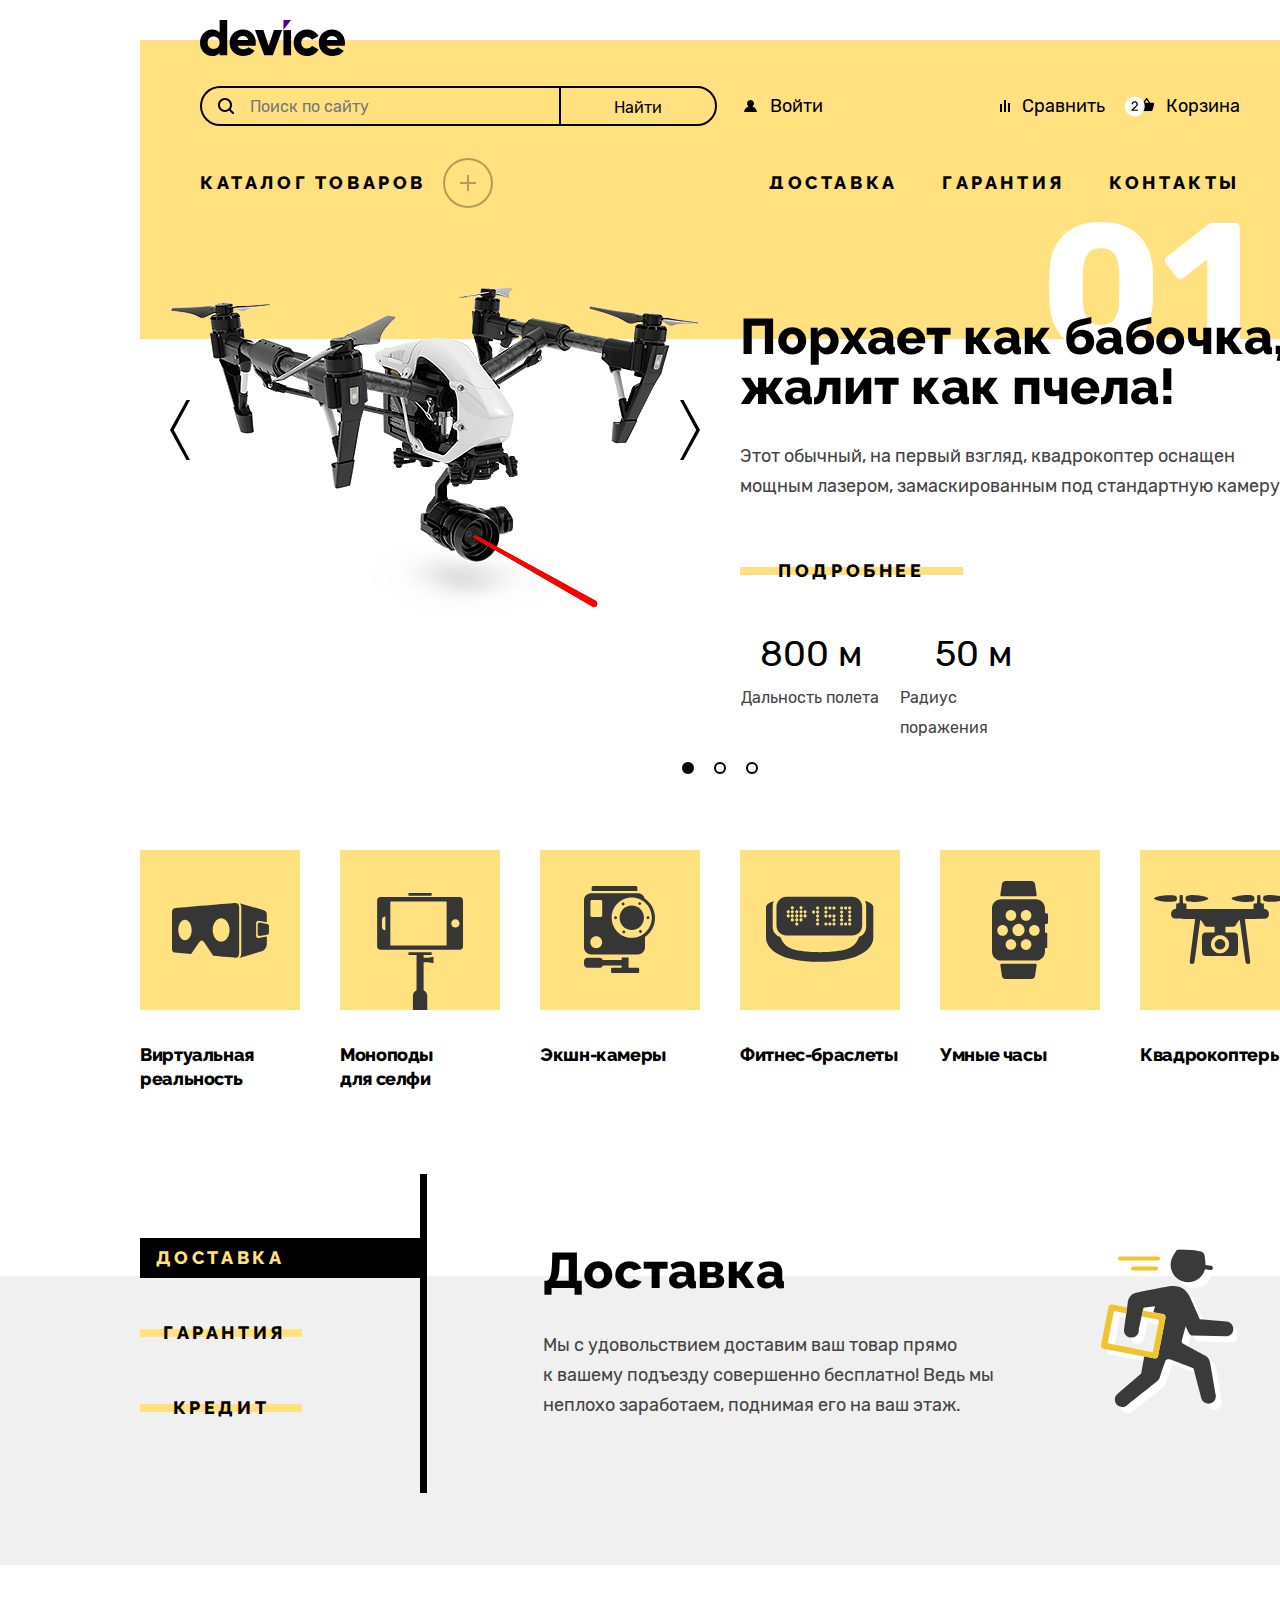
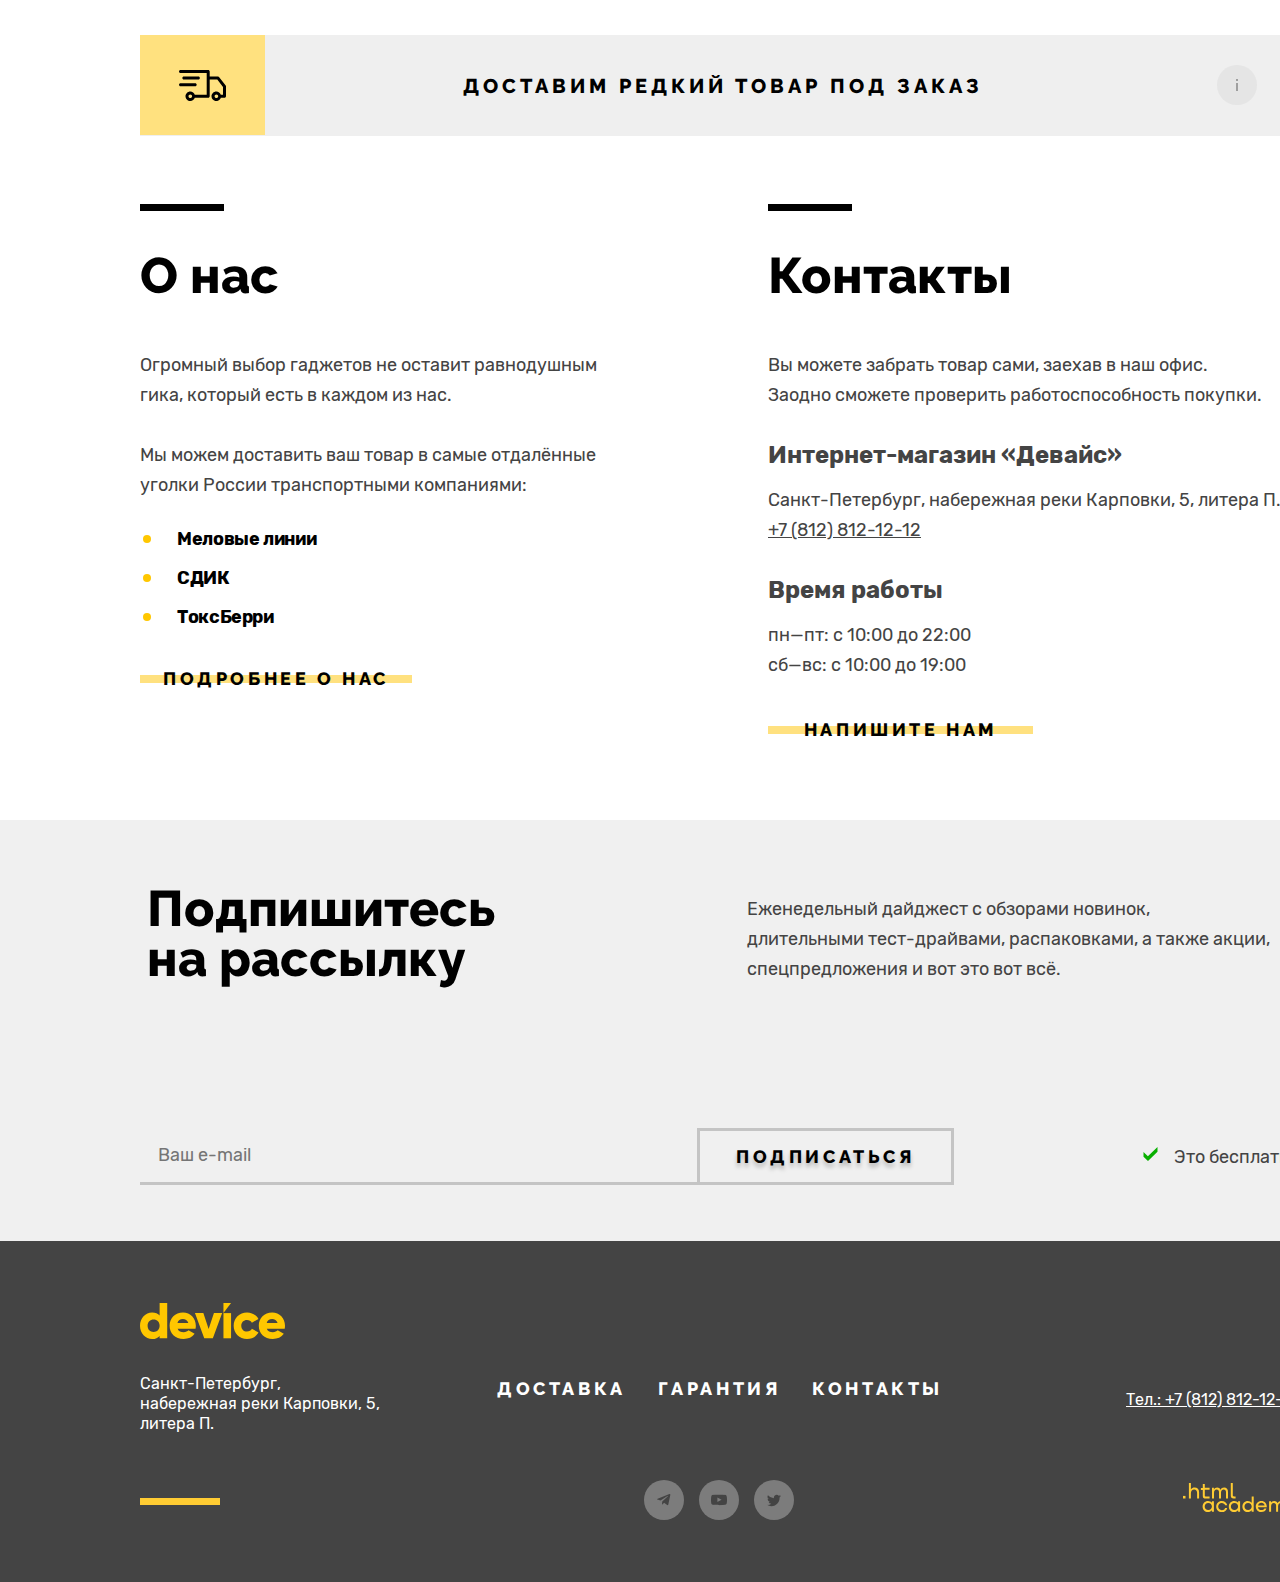
==== commit 18935784: "проверка по критериям" ====
--- a/index.html
+++ b/index.html
@@ -4,7 +4,8 @@
     <meta charset="utf-8" />
     <title>HTML Academy: Девайс</title>
     <link rel="stylesheet" href="styles/styles.css" />
-    <link rel="icon" href="../images/favicon.ico" />
+    <link rel="icon" href="favicon.ico" />
+    <link rel="icon" type="image/png" href="images/favicon.png" />
     <!-- 32×32 -->
   </head>
   <body>
@@ -65,7 +66,7 @@
                 </a>
               </li>
               <li class="user-navigation-item">
-                <a class="user-navigation-link" href="#">
+                <a class="user-navigation-link compare-main-page" href="#">
                   <svg
                     class="navigation-icon"
                     xmlns="http://www.w3.org/2000/svg"
@@ -208,40 +209,34 @@
                 <!-- Tooltip Catalog List -->
                 <ul class="tooltip-catalog-list-1">
                   <li class="tooltip-catalog-list-item">
-                    <a class="tooltip-catalog-link" href="#">
-                      <p class="toltip-catalog-title">Виртуальная реальность</p>
+                    <a class="tooltip-catalog-link" href="#"
+                      >Виртуальная реальность
                     </a>
                   </li>
                   <li class="tooltip-catalog-list-item">
-                    <a class="tooltip-catalog-link" href="#">
-                      <p class="toltip-catalog-title">Моноподы для cелфи</p>
+                    <a class="tooltip-catalog-link" href="#"
+                      >Моноподы для cелфи
                     </a>
                   </li>
                   <li class="tooltip-catalog-list-item">
-                    <a class="tooltip-catalog-link" href="#">
-                      <p class="toltip-catalog-title">Экшн-камеры</p>
-                    </a>
+                    <a class="tooltip-catalog-link" href="#">Экшн-камеры </a>
                   </li>
                 </ul>
 
                 <ul class="tooltip-catalog-list-2">
                   <li class="tooltip-catalog-list-item">
-                    <a class="tooltip-catalog-link" href="#">
-                      <p class="toltip-catalog-title">Фитнес-браслеты</p>
+                    <a class="tooltip-catalog-link" href="#"
+                      >Фитнес-браслеты
                     </a>
                   </li>
                   <li class="tooltip-catalog-list-item">
-                    <a class="tooltip-catalog-link" href="#">
-                      <p class="toltip-catalog-title">Умные часы</p>
-                    </a>
+                    <a class="tooltip-catalog-link" href="#">Умные часы </a>
                   </li>
                 </ul>
 
                 <ul class="tooltip-catalog-list-3">
                   <li class="tooltip-catalog-list-item">
-                    <a class="tooltip-catalog-link" href="#">
-                      <p class="toltip-catalog-title-6">Квадрокоптеры</p>
-                    </a>
+                    <a class="tooltip-catalog-link" href="#">Квадрокоптеры </a>
                   </li>
                 </ul>
               </div>
@@ -479,7 +474,7 @@
                   alt="Раздел каталога: Моноподы для селфи."
                 />
               </div>
-              <p class="catalog-description">Моноподы для селфи</p>
+              <p class="catalog-description">Моноподы для&nbsp;селфи</p>
             </a>
           </li>
 
@@ -658,72 +653,64 @@
       <div class="about-us-contacts container">
         <section class="about-us">
           <h3 class="about-us-title">О нас</h3>
-          <ul class="about-us-list">
-            <li class="about-us-list-item">
-              <p class="about-us-info">
-                Огромный выбор гаджетов не оставит равнодушным гика, который
-                есть в каждом из нас.
-              </p>
-            </li>
-            <li class="about-us-list-item">
-              <p class="about-us-info">
-                Мы можем доставить ваш товар в самые отдалённые уголки России
-                транспортными компаниями:
-              </p>
-            </li>
-            <li class="about-us-list-item">
-              <ul class="delivery-companies">
-                <li class="delivery-companies-item">
-                  <svg
-                    class="delivery-companies-yellow-circle"
-                    xmlns="http://www.w3.org/2000/svg"
-                    width="9"
-                    height="8"
-                    viewBox="0 0 9 8"
-                    fill="none"
-                  >
-                    <circle cx="4.50006" cy="4" r="4" fill="#FFC700" /></svg
-                  >Меловые линии
-                </li>
-                <li class="delivery-companies-item">
-                  <svg
-                    class="delivery-companies-yellow-circle"
-                    xmlns="http://www.w3.org/2000/svg"
-                    width="9"
-                    height="8"
-                    viewBox="0 0 9 8"
-                    fill="none"
-                  >
-                    <circle cx="4.50006" cy="4" r="4" fill="#FFC700" /></svg
-                  >СДИК
-                </li>
-                <li class="delivery-companies-item">
-                  <svg
-                    class="delivery-companies-yellow-circle"
-                    xmlns="http://www.w3.org/2000/svg"
-                    width="9"
-                    height="8"
-                    viewBox="0 0 9 8"
-                    fill="none"
-                  >
-                    <circle cx="4.50006" cy="4" r="4" fill="#FFC700" /></svg
-                  >ТоксБерри
-                </li>
-              </ul>
-            </li>
-            <li class="about-us-list-item">
-              <a class="more-about-us button-yellow" href="#"
-                ><span>Подробнее о нас</span></a
-              >
+          <p class="about-us-info">
+            Огромный выбор гаджетов не оставит равнодушным гика, который есть в
+            каждом из нас.
+          </p>
+          <p class="about-us-info">
+            Мы можем доставить ваш товар в самые отдалённые уголки России
+            транспортными компаниями:
+          </p>
+          <ul class="delivery-companies">
+            <li class="delivery-companies-item">
+              <!-- <svg
+                  class="delivery-companies-yellow-circle"
+                  xmlns="http://www.w3.org/2000/svg"
+                  width="9"
+                  height="8"
+                  viewBox="0 0 9 8"
+                  fill="none"
+                >
+                  <circle cx="4.50006" cy="4" r="4" fill="#FFC700" /></svg
+                > -->
+              Меловые линии
+            </li>
+            <li class="delivery-companies-item">
+              <!-- <svg
+                  class="delivery-companies-yellow-circle"
+                  xmlns="http://www.w3.org/2000/svg"
+                  width="9"
+                  height="8"
+                  viewBox="0 0 9 8"
+                  fill="none"
+                >
+                  <circle cx="4.50006" cy="4" r="4" fill="#FFC700" /></svg
+                > -->
+              СДИК
+            </li>
+            <li class="delivery-companies-item">
+              <!-- <svg
+                  class="delivery-companies-yellow-circle"
+                  xmlns="http://www.w3.org/2000/svg"
+                  width="9"
+                  height="8"
+                  viewBox="0 0 9 8"
+                  fill="none"
+                >
+                  <circle cx="4.50006" cy="4" r="4" fill="#FFC700" /></svg> -->
+              ТоксБерри
             </li>
           </ul>
+          <a class="more-about-us button-yellow" href="#"
+            ><span>Подробнее о нас</span></a
+          >
         </section>
 
         <section class="contacts">
           <h3 class="contacts-title">Контакты</h3>
           <p>
-            Вы можете забрать товар сами, заехав в наш офис. Заодно сможете
-            проверить работоспособность покупки.
+            Вы можете забрать товар сами, заехав в наш офис.<br />
+            Заодно сможете проверить работоспособность покупки.
           </p>
           <h4>Интернет-магазин «Девайс»</h4>
           <p class="contacts-text">
@@ -798,9 +785,6 @@
     <!-- Footer -->
     <footer class="main-footer">
       <div class="footer-container container">
-        <!-- Address -->
-        <!-- <section class="address"> -->
-        <!-- <h2 class="visually-hidden">Адрес</h2> -->
         <a class="logo-yellow" href="#">
           <img
             src="images/logo-device-yellow.svg"
@@ -809,156 +793,162 @@
             alt="Логотип фирмы Девайс."
           />
         </a>
-        <p class="footer-address">
-          Санкт-Петербург, набережная реки Карповки, 5, литера П.
-        </p>
-        <!-- </section> -->
-
-        <!-- Footer Navigation -->
-        <!-- <section class="footer-navigation">
-            <h2 class="visually-hidden">Навигация</h2> -->
-        <ul class="footer-navigation-list">
-          <li class="footer-navigation-item">
-            <a class="footer-navigation-link" href="#">Доставка</a>
-          </li>
-          <li class="footer-navigation-item">
-            <a class="footer-navigation-link" href="#">Гарантия</a>
-          </li>
-          <li class="footer-navigation-item">
-            <a class="footer-navigation-link" href="#">Контакты</a>
-          </li>
-        </ul>
-
-        <ul class="social-list">
-          <li class="social-item">
-            <a class="social-link" href="https://t.me/htmlacademy"
-              ><svg
-                class="social telegram"
-                xmlns="http://www.w3.org/2000/svg"
-                width="14"
-                height="12"
-                viewBox="0 0 14 12"
-                fill="none"
-              >
-                <g clip-path="url(#clip0_45973_808)">
+        <!-- Address -->
+        <!-- <section class="address"> -->
+        <!-- <h2 class="visually-hidden">Адрес</h2> -->
+
+        <div class="footer-grid-container">
+          <p class="footer-address">
+            Санкт-Петербург, набережная реки Карповки, 5, литера П.
+          </p>
+          <!-- </section> -->
+
+          <!-- Footer Navigation -->
+          <!-- <section class="footer-navigation">
+              <h2 class="visually-hidden">Навигация</h2> -->
+          <ul class="footer-navigation-list">
+            <li class="footer-navigation-item">
+              <a class="footer-navigation-link" href="#">Доставка</a>
+            </li>
+            <li class="footer-navigation-item">
+              <a class="footer-navigation-link" href="#">Гарантия</a>
+            </li>
+            <li class="footer-navigation-item">
+              <a class="footer-navigation-link" href="#">Контакты</a>
+            </li>
+          </ul>
+
+          <ul class="social-list">
+            <li class="social-item">
+              <a class="social-link" href="https://t.me/htmlacademy"
+                ><svg
+                  class="social telegram"
+                  xmlns="http://www.w3.org/2000/svg"
+                  width="14"
+                  height="12"
+                  viewBox="0 0 14 12"
+                  fill="none"
+                >
+                  <g clip-path="url(#clip0_45973_808)">
+                    <path
+                      d="M12.4431 0.0735832L0.623071 4.63158C-0.183596 4.95558 -0.178929 5.40558 0.475071 5.60625L3.50974 6.55292L10.5311 2.12292C10.8631 1.92092 11.1664 2.02958 10.9171 2.25092L5.2284 7.38492H5.22707L5.2284 7.38558L5.01907 10.5136C5.32574 10.5136 5.46107 10.3729 5.63307 10.2069L7.10707 8.77358L10.1731 11.0382C10.7384 11.3496 11.1444 11.1896 11.2851 10.5149L13.2977 1.02958C13.5037 0.203583 12.9824 -0.170417 12.4431 0.0735832Z"
+                      fill="#444444"
+                    />
+                  </g>
+                  <defs>
+                    <clipPath id="clip0_45973_808">
+                      <rect width="14" height="12" fill="white" />
+                    </clipPath>
+                  </defs></svg
+              ></a>
+            </li>
+            <li class="social-item">
+              <a
+                class="social-link"
+                href="https://www.youtube.com/user/htmlacademyru"
+                ><svg
+                  class="social youtube"
+                  xmlns="http://www.w3.org/2000/svg"
+                  width="16"
+                  height="11"
+                  viewBox="0 0 16 11"
+                  fill="none"
+                >
+                  <g clip-path="url(#clip0_45973_813)">
+                    <path
+                      d="M15.6671 1.67464C15.5765 1.35146 15.4 1.05887 15.1564 0.827973C14.9059 0.589975 14.5989 0.41973 14.2644 0.333306C13.0124 0.00330585 7.99641 0.00330593 7.99641 0.00330593C5.9053 -0.0204856 3.8147 0.0841556 1.73641 0.316639C1.40187 0.409448 1.09545 0.583497 0.844411 0.823306C0.597745 1.06064 0.419078 1.35331 0.325745 1.67397C0.10154 2.8818 -0.00739387 4.1082 0.000411455 5.33664C-0.00758854 6.56397 0.101078 7.78997 0.325745 8.99931C0.417078 9.31864 0.595078 9.60997 0.842411 9.84531C1.08974 10.0806 1.39774 10.2506 1.73641 10.3406C3.00508 10.67 7.99641 10.67 7.99641 10.67C10.0902 10.6938 12.1835 10.5892 14.2644 10.3566C14.5989 10.2702 14.9059 10.1 15.1564 9.86197C15.3999 9.63112 15.5762 9.33849 15.6664 9.01531C15.8965 7.80794 16.0083 6.58103 16.0004 5.35197C16.0177 4.11771 15.906 2.88502 15.6671 1.67397V1.67464ZM6.40174 7.61931V3.05464L10.5751 5.33731L6.40174 7.61931Z"
+                      fill="#444444"
+                    />
+                  </g>
+                  <defs>
+                    <clipPath id="clip0_45973_813">
+                      <rect width="16" height="11" fill="white" />
+                    </clipPath>
+                  </defs>
+                </svg>
+              </a>
+            </li>
+            <li class="social-item">
+              <a class="social-link" href="https://twitter.com/htmlacademy_ru"
+                ><svg
+                  class="social twitter"
+                  xmlns="http://www.w3.org/2000/svg"
+                  width="15"
+                  height="14"
+                  viewBox="0 0 16 16"
+                  id="twitter"
+                >
                   <path
-                    d="M12.4431 0.0735832L0.623071 4.63158C-0.183596 4.95558 -0.178929 5.40558 0.475071 5.60625L3.50974 6.55292L10.5311 2.12292C10.8631 1.92092 11.1664 2.02958 10.9171 2.25092L5.2284 7.38492H5.22707L5.2284 7.38558L5.01907 10.5136C5.32574 10.5136 5.46107 10.3729 5.63307 10.2069L7.10707 8.77358L10.1731 11.0382C10.7384 11.3496 11.1444 11.1896 11.2851 10.5149L13.2977 1.02958C13.5037 0.203583 12.9824 -0.170417 12.4431 0.0735832Z"
-                    fill="#444444"
-                  />
-                </g>
-                <defs>
-                  <clipPath id="clip0_45973_808">
-                    <rect width="14" height="12" fill="white" />
-                  </clipPath>
-                </defs></svg
-            ></a>
-          </li>
-          <li class="social-item">
-            <a
-              class="social-link"
-              href="https://www.youtube.com/user/htmlacademyru"
-              ><svg
-                class="social youtube"
-                xmlns="http://www.w3.org/2000/svg"
-                width="16"
-                height="11"
-                viewBox="0 0 16 11"
-                fill="none"
-              >
-                <g clip-path="url(#clip0_45973_813)">
-                  <path
-                    d="M15.6671 1.67464C15.5765 1.35146 15.4 1.05887 15.1564 0.827973C14.9059 0.589975 14.5989 0.41973 14.2644 0.333306C13.0124 0.00330585 7.99641 0.00330593 7.99641 0.00330593C5.9053 -0.0204856 3.8147 0.0841556 1.73641 0.316639C1.40187 0.409448 1.09545 0.583497 0.844411 0.823306C0.597745 1.06064 0.419078 1.35331 0.325745 1.67397C0.10154 2.8818 -0.00739387 4.1082 0.000411455 5.33664C-0.00758854 6.56397 0.101078 7.78997 0.325745 8.99931C0.417078 9.31864 0.595078 9.60997 0.842411 9.84531C1.08974 10.0806 1.39774 10.2506 1.73641 10.3406C3.00508 10.67 7.99641 10.67 7.99641 10.67C10.0902 10.6938 12.1835 10.5892 14.2644 10.3566C14.5989 10.2702 14.9059 10.1 15.1564 9.86197C15.3999 9.63112 15.5762 9.33849 15.6664 9.01531C15.8965 7.80794 16.0083 6.58103 16.0004 5.35197C16.0177 4.11771 15.906 2.88502 15.6671 1.67397V1.67464ZM6.40174 7.61931V3.05464L10.5751 5.33731L6.40174 7.61931Z"
-                    fill="#444444"
-                  />
-                </g>
-                <defs>
-                  <clipPath id="clip0_45973_813">
-                    <rect width="16" height="11" fill="white" />
-                  </clipPath>
-                </defs>
-              </svg>
-            </a>
-          </li>
-          <li class="social-item">
-            <a class="social-link" href="https://twitter.com/htmlacademy_ru"
-              ><svg
-                class="social twitter"
-                xmlns="http://www.w3.org/2000/svg"
-                width="15"
-                height="14"
-                viewBox="0 0 16 16"
-                id="twitter"
-              >
-                <path
-                  d="M16 3.539a6.839 6.839 0 0 1-1.89.518 3.262 3.262 0 0 0 1.443-1.813 6.555 6.555 0 0 1-2.08.794 3.28 3.28 0 0 0-5.674 2.243c0 .26.022.51.076.748a9.284 9.284 0 0 1-6.761-3.431 3.285 3.285 0 0 0 1.008 4.384A3.24 3.24 0 0 1 .64 6.578v.036a3.295 3.295 0 0 0 2.628 3.223 3.274 3.274 0 0 1-.86.108 2.9 2.9 0 0 1-.621-.056 3.311 3.311 0 0 0 3.065 2.285 6.59 6.59 0 0 1-4.067 1.399c-.269 0-.527-.012-.785-.045A9.234 9.234 0 0 0 5.032 15c6.036 0 9.336-5 9.336-9.334 0-.145-.005-.285-.012-.424A6.544 6.544 0 0 0 16 3.539z"
-                ></path>
-              </svg>
-            </a>
-          </li>
-        </ul>
-        <!-- </section> -->
-
-        <!-- Footer Phone -->
-        <!-- <section class="phone"> -->
-        <a class="contacts-phone-footer" href="tel:+78128121212"
-          >Тел.: +7 (812) 812-12-12</a
-        >
-        <a class="logo-html-academy-link" href="https://htmlacademy.ru/">
-          <svg
-            class="logo-html-academy-img"
-            xmlns="http://www.w3.org/2000/svg"
-            width="115"
-            height="33"
-            viewBox="0 0 115 33"
-            fill="none"
+                    d="M16 3.539a6.839 6.839 0 0 1-1.89.518 3.262 3.262 0 0 0 1.443-1.813 6.555 6.555 0 0 1-2.08.794 3.28 3.28 0 0 0-5.674 2.243c0 .26.022.51.076.748a9.284 9.284 0 0 1-6.761-3.431 3.285 3.285 0 0 0 1.008 4.384A3.24 3.24 0 0 1 .64 6.578v.036a3.295 3.295 0 0 0 2.628 3.223 3.274 3.274 0 0 1-.86.108 2.9 2.9 0 0 1-.621-.056 3.311 3.311 0 0 0 3.065 2.285 6.59 6.59 0 0 1-4.067 1.399c-.269 0-.527-.012-.785-.045A9.234 9.234 0 0 0 5.032 15c6.036 0 9.336-5 9.336-9.334 0-.145-.005-.285-.012-.424A6.544 6.544 0 0 0 16 3.539z"
+                  ></path>
+                </svg>
+              </a>
+            </li>
+          </ul>
+          <!-- </section> -->
+
+          <!-- Footer Phone -->
+          <!-- <section class="phone"> -->
+          <a class="contacts-phone-footer" href="tel:+78128121212"
+            >Тел.: +7 (812) 812-12-12</a
           >
-            <path d="M0 12.9V15.5H2.5V12.9H0Z" fill="white" />
-            <path
-              d="M11.6 4.5C10 4.5 8.8 5.2 8 6.2H7.9V0H5.9V15.5H7.9V10.2C7.9 8.1 9.2 6.6 11.2 6.6C13 6.6 14.1 8 14.1 9.8V15.5H16.1V9.4C16.2 6.4 14.3 4.5 11.6 4.5Z"
-              fill="white"
-            />
-            <path
-              d="M26.6 4.8H21.8V1.1H19.8V4.9H17.9V6.9H19.8V12.9C19.8 14.6 20.8 15.6 22.5 15.6H26.6V13.6H22.9C22.2 13.6 21.8 13.2 21.8 12.5V6.8H26.6V4.8Z"
-              fill="white"
-            />
-            <path
-              d="M41.1 4.6C39.5 4.6 38.2 5.4 37.6 6.7H37.5C36.9 5.5 35.7 4.6 34.1 4.6C32.7 4.6 31.6 5.4 31 6.4H30.9V4.8H29V15.4H31V10C31 8 32 6.5 33.6 6.5C35.1 6.5 36 7.5 36 9.1V15.4H38V9.8C38 7.4 39.4 6.5 40.6 6.5C42.1 6.5 43 7.5 43 9.1V15.4H45V8.9C45.1 6.4 43.6 4.6 41.1 4.6Z"
-              fill="white"
-            />
-            <path
-              d="M47.8 12.7C47.8 14.4 48.8 15.4 50.6 15.4H52.6V13.4H50.9C50.2 13.4 49.8 13 49.8 12.3V0H47.8V12.7Z"
-              fill="white"
-            />
-            <path
-              d="M28.9 19.7C28 18.6 26.7 17.9 25 17.9C21.9 17.9 19.6 20.2 19.6 23.5C19.6 26.8 21.9 29.1 25 29.1C26.8 29.1 28 28.3 28.8 27.2H28.9V28.8H30.9V18.2H28.9V19.7ZM25.3 27.1C23.1 27.1 21.7 25.5 21.7 23.5C21.7 21.5 23.1 19.9 25.3 19.9C27.5 19.9 28.9 21.5 28.9 23.5C28.9 25.4 27.5 27.1 25.3 27.1Z"
-              fill="white"
-            />
-            <path
-              d="M44.2 22C43.7 19.6 41.6 17.9 38.8 17.9C35.4 17.9 33.2 20.4 33.2 23.5C33.2 26.6 35.4 29.1 38.8 29.1C41.6 29.1 43.7 27.3 44.2 24.9H42.1C41.7 26.2 40.4 27.2 38.8 27.2C36.6 27.2 35.2 25.6 35.2 23.6C35.2 21.6 36.6 20 38.8 20C40.4 20 41.6 21 42.1 22.2H44.2V22Z"
-              fill="white"
-            />
-            <path
-              d="M55.1 19.7C54.2 18.6 52.9 17.9 51.2 17.9C48.1 17.9 45.8 20.2 45.8 23.5C45.8 26.8 48.1 29.1 51.2 29.1C53 29.1 54.2 28.3 55 27.2H55.1V28.8H57.1V18.2H55.1V19.7ZM51.5 27.1C49.3 27.1 47.9 25.5 47.9 23.5C47.9 21.5 49.3 19.9 51.5 19.9C53.7 19.9 55.1 21.5 55.1 23.5C55.1 25.4 53.6 27.1 51.5 27.1Z"
-              fill="white"
-            />
-            <path
-              d="M68.7 19.8C67.8 18.7 66.5 17.9 64.8 17.9C61.7 17.9 59.4 20.2 59.4 23.5C59.4 26.8 61.6 29.1 64.8 29.1C66.5 29.1 67.8 28.3 68.6 27.3H68.7V28.8H70.7V13.4H68.7V19.8ZM65.1 27.1C62.9 27.1 61.5 25.5 61.5 23.5C61.5 21.5 62.9 19.9 65.1 19.9C67.3 19.9 68.7 21.5 68.7 23.5C68.6 25.5 67.2 27.1 65.1 27.1Z"
-              fill="white"
-            />
-            <path
-              d="M78.3 17.9C75 17.9 72.8 20.4 72.8 23.5C72.8 26.5 74.9 29.1 78.3 29.1C80.8 29.1 82.8 27.8 83.5 25.5H81.4C80.9 26.5 79.8 27.1 78.4 27.1C76.5 27.1 75.1 25.8 75 24.2H83.8C84 20.6 81.8 17.9 78.3 17.9ZM78.3 19.8C80 19.8 81.3 20.8 81.6 22.4H75.1C75.4 20.9 76.6 19.8 78.3 19.8Z"
-              fill="white"
-            />
-            <path
-              d="M98.2 17.9C96.6 17.9 95.3 18.7 94.6 19.9H94.5C93.9 18.7 92.7 17.9 91.1 17.9C89.7 17.9 88.6 18.6 88 19.7V18.2H86.1V28.8H88.1V23.4C88.1 21.4 89.1 20 90.7 19.9C92.2 19.9 93.1 20.9 93.1 22.5V28.8H95.1V23.2C95.1 20.8 96.5 19.9 97.7 19.9C99.2 19.9 100.1 20.9 100.1 22.5V28.8H102.1V22.3C102.2 19.7 100.7 17.9 98.2 17.9Z"
-              fill="white"
-            />
-            <path
-              d="M109.4 27L105.8 18.1H103.6L108.4 29.7C108.1 30.6 107.7 30.9 106.7 30.9H104.2V32.9H106.7C108.5 32.9 109.5 32.1 110.2 30.3L114.9 18.1H112.8L109.4 27Z"
-              fill="white"
-            />
-          </svg>
-        </a>
+          <a class="logo-html-academy-link" href="https://htmlacademy.ru/">
+            <svg
+              class="logo-html-academy-img"
+              xmlns="http://www.w3.org/2000/svg"
+              width="115"
+              height="33"
+              viewBox="0 0 115 33"
+              fill="none"
+            >
+              <path d="M0 12.9V15.5H2.5V12.9H0Z" fill="white" />
+              <path
+                d="M11.6 4.5C10 4.5 8.8 5.2 8 6.2H7.9V0H5.9V15.5H7.9V10.2C7.9 8.1 9.2 6.6 11.2 6.6C13 6.6 14.1 8 14.1 9.8V15.5H16.1V9.4C16.2 6.4 14.3 4.5 11.6 4.5Z"
+                fill="white"
+              />
+              <path
+                d="M26.6 4.8H21.8V1.1H19.8V4.9H17.9V6.9H19.8V12.9C19.8 14.6 20.8 15.6 22.5 15.6H26.6V13.6H22.9C22.2 13.6 21.8 13.2 21.8 12.5V6.8H26.6V4.8Z"
+                fill="white"
+              />
+              <path
+                d="M41.1 4.6C39.5 4.6 38.2 5.4 37.6 6.7H37.5C36.9 5.5 35.7 4.6 34.1 4.6C32.7 4.6 31.6 5.4 31 6.4H30.9V4.8H29V15.4H31V10C31 8 32 6.5 33.6 6.5C35.1 6.5 36 7.5 36 9.1V15.4H38V9.8C38 7.4 39.4 6.5 40.6 6.5C42.1 6.5 43 7.5 43 9.1V15.4H45V8.9C45.1 6.4 43.6 4.6 41.1 4.6Z"
+                fill="white"
+              />
+              <path
+                d="M47.8 12.7C47.8 14.4 48.8 15.4 50.6 15.4H52.6V13.4H50.9C50.2 13.4 49.8 13 49.8 12.3V0H47.8V12.7Z"
+                fill="white"
+              />
+              <path
+                d="M28.9 19.7C28 18.6 26.7 17.9 25 17.9C21.9 17.9 19.6 20.2 19.6 23.5C19.6 26.8 21.9 29.1 25 29.1C26.8 29.1 28 28.3 28.8 27.2H28.9V28.8H30.9V18.2H28.9V19.7ZM25.3 27.1C23.1 27.1 21.7 25.5 21.7 23.5C21.7 21.5 23.1 19.9 25.3 19.9C27.5 19.9 28.9 21.5 28.9 23.5C28.9 25.4 27.5 27.1 25.3 27.1Z"
+                fill="white"
+              />
+              <path
+                d="M44.2 22C43.7 19.6 41.6 17.9 38.8 17.9C35.4 17.9 33.2 20.4 33.2 23.5C33.2 26.6 35.4 29.1 38.8 29.1C41.6 29.1 43.7 27.3 44.2 24.9H42.1C41.7 26.2 40.4 27.2 38.8 27.2C36.6 27.2 35.2 25.6 35.2 23.6C35.2 21.6 36.6 20 38.8 20C40.4 20 41.6 21 42.1 22.2H44.2V22Z"
+                fill="white"
+              />
+              <path
+                d="M55.1 19.7C54.2 18.6 52.9 17.9 51.2 17.9C48.1 17.9 45.8 20.2 45.8 23.5C45.8 26.8 48.1 29.1 51.2 29.1C53 29.1 54.2 28.3 55 27.2H55.1V28.8H57.1V18.2H55.1V19.7ZM51.5 27.1C49.3 27.1 47.9 25.5 47.9 23.5C47.9 21.5 49.3 19.9 51.5 19.9C53.7 19.9 55.1 21.5 55.1 23.5C55.1 25.4 53.6 27.1 51.5 27.1Z"
+                fill="white"
+              />
+              <path
+                d="M68.7 19.8C67.8 18.7 66.5 17.9 64.8 17.9C61.7 17.9 59.4 20.2 59.4 23.5C59.4 26.8 61.6 29.1 64.8 29.1C66.5 29.1 67.8 28.3 68.6 27.3H68.7V28.8H70.7V13.4H68.7V19.8ZM65.1 27.1C62.9 27.1 61.5 25.5 61.5 23.5C61.5 21.5 62.9 19.9 65.1 19.9C67.3 19.9 68.7 21.5 68.7 23.5C68.6 25.5 67.2 27.1 65.1 27.1Z"
+                fill="white"
+              />
+              <path
+                d="M78.3 17.9C75 17.9 72.8 20.4 72.8 23.5C72.8 26.5 74.9 29.1 78.3 29.1C80.8 29.1 82.8 27.8 83.5 25.5H81.4C80.9 26.5 79.8 27.1 78.4 27.1C76.5 27.1 75.1 25.8 75 24.2H83.8C84 20.6 81.8 17.9 78.3 17.9ZM78.3 19.8C80 19.8 81.3 20.8 81.6 22.4H75.1C75.4 20.9 76.6 19.8 78.3 19.8Z"
+                fill="white"
+              />
+              <path
+                d="M98.2 17.9C96.6 17.9 95.3 18.7 94.6 19.9H94.5C93.9 18.7 92.7 17.9 91.1 17.9C89.7 17.9 88.6 18.6 88 19.7V18.2H86.1V28.8H88.1V23.4C88.1 21.4 89.1 20 90.7 19.9C92.2 19.9 93.1 20.9 93.1 22.5V28.8H95.1V23.2C95.1 20.8 96.5 19.9 97.7 19.9C99.2 19.9 100.1 20.9 100.1 22.5V28.8H102.1V22.3C102.2 19.7 100.7 17.9 98.2 17.9Z"
+                fill="white"
+              />
+              <path
+                d="M109.4 27L105.8 18.1H103.6L108.4 29.7C108.1 30.6 107.7 30.9 106.7 30.9H104.2V32.9H106.7C108.5 32.9 109.5 32.1 110.2 30.3L114.9 18.1H112.8L109.4 27Z"
+                fill="white"
+              />
+            </svg>
+          </a>
+        </div>
         <!-- </section> -->
       </div>
     </footer>
--- a/styles/styles.css
+++ b/styles/styles.css
@@ -75,7 +75,7 @@
 
 .main-header .container {
   padding: 0;
-  padding-top: 15px;
+  padding-top: 20px;
   background-image: linear-gradient(
     to bottom,
     #ffffff 0,
@@ -132,6 +132,17 @@
   font-weight: 400;
   display: flex;
   /* margin: 0; */
+  margin-bottom: 14px;
+}
+
+.user-navigation-catalog {
+  color: #000000;
+  font-family: "Rubik", sans-serif;
+  line-height: 30px;
+  font-weight: 400;
+  display: flex;
+  /* margin: 0; */
+  margin-bottom: -47px;
 }
 
 .container-form {
@@ -139,7 +150,7 @@
   padding: 0;
   width: 517px;
   display: flex;
-  margin-bottom: 30px;
+  /* margin-bottom: 30px; */
   margin-right: 26px;
 }
 
@@ -257,7 +268,7 @@
   width: 497px;
   /* align-content: flex-start;
   justify-content: flex-end; */
-  margin-bottom: 30px;
+  /* margin-bottom: 30px; */
   list-style: none;
   align-items: center;
 }
@@ -304,6 +315,7 @@
 
 .main-navigation-wrapper:hover .main-navigation-tooltip-container {
   display: flex;
+  /* display: block; */
 }
 
 .main-navigation-tooltip-container {
@@ -314,15 +326,16 @@
   top: 100%;
   left: 0;
   z-index: 5;
-  padding: 33px 60px 27px 60px;
+  padding: 0 60px 27px 60px;
+  margin-top: -11px;
   display: flex;
   flex-wrap: wrap;
   display: none;
 }
 
-/* .main-navigation-tooltip-container:hover {
-  display: flex;
-} */
+.main-navigation-tooltip-container:hover {
+  display: block;
+}
 
 /* .main-navigation-tooltip {
   width: 1040px; */
@@ -367,6 +380,7 @@
   outline: none;
 
   /* margin-bottom: 30px; */
+  position: relative;
 }
 
 .tooltip-catalog-link:hover {
@@ -377,13 +391,27 @@
   opacity: 0.3;
 }
 
+.tooltip-catalog-link:focus-visible::after {
+  content: "";
+  position: absolute;
+  outline: 2px solid #af4fff;
+  /* display: block;
+  width: calc(100% + 4px);
+  height: calc(100% + 4px); */
+  left: -2px;
+  top: -2px;
+  right: -2px;
+  bottom: -2px;
+  inset: -2px;
+}
+
 .tooltip-catalog-list-item {
   margin: 0;
   padding: 0;
-  margin-bottom: 28px;
-}
-
-.tooltip-catalog-title {
+  margin-bottom: 5px;
+}
+
+/* .tooltip-catalog-title {
   margin: 0;
   padding: 0;
 }
@@ -399,14 +427,15 @@
   top: -2px;
   right: -2px;
   bottom: -2px; */
-  inset: -2px;
-}
+/* inset: -2px;
+} */
 
 .user-navigation-list-catalog.catalog {
   display: flex;
   justify-content: space-between;
   width: 510px;
   list-style: none;
+  margin-top: 6px;
 }
 
 .enter {
@@ -422,6 +451,12 @@
   /* min-height: 30px; */
   font-size: 18px;
   position: relative;
+}
+
+.compare-main-page {
+  position: absolute;
+  left: -129px;
+  top: -15px;
 }
 
 .user-navigation-link.basket {
@@ -432,7 +467,7 @@
   background-size: 31px 21px;
   padding-left: 42px;
   /* margin-left: auto; */
-  margin-left: 20px;
+  margin-left: -5px;
 }
 
 .user-navigation-link:hover {
@@ -498,14 +533,15 @@
 /* Plus & Minus */
 .items-catalog-icon-circle {
   display: block;
-  width: 50px;
-  height: 50px;
+  width: 46px;
+  height: 46px;
   border-radius: 50%;
   border: 2px solid rgba(0, 0, 0, 0.3);
   align-self: center;
   position: relative;
   margin-left: 7px;
   background-color: transparent;
+  z-index: 2;
 }
 
 .items-catalog-icon-circle::before,
@@ -579,7 +615,8 @@
   line-height: 30px;
   font-size: 18px;
   position: relative;
-  margin-bottom: 65px;
+  margin-bottom: 68px;
+  margin-top: -37px;
 }
 
 .samples-list {
@@ -637,9 +674,10 @@
   font-size: 180px;
   font-weight: 700;
   line-height: 180px;
-  z-index: 0;
+  /* z-index: 0; */
   width: 250px;
-  align-self: center;
+  /* align-self: center; */
+  margin-top: 10px;
 }
 
 .samples-title {
@@ -651,7 +689,7 @@
   line-height: 50px;
   width: 545px;
   margin-bottom: 29px;
-  margin-top: -60px;
+  margin-top: -67px;
 }
 
 .samples-item-description {
@@ -671,22 +709,24 @@
   text-decoration: none;
   letter-spacing: 3.6px;
   /* margin-bottom: 50px; */
+  width: 177px;
 }
 
 .samples-distance {
   margin: 0;
-  margin-top: 50px;
+  margin-top: 47px;
   margin-bottom: 26px;
   width: 307px;
 
   /* border-spacing: 20px 12px; */
+  border-collapse: collapse;
 }
 
 .samples-distance tr {
   width: 307px;
   display: grid;
   grid-template-columns: 142px 149px;
-  gap: 20px;
+  gap: 17px;
   margin-bottom: 12px;
 }
 
@@ -736,11 +776,11 @@
 }
 
 .slider-prev {
-  left: 70px;
+  left: 64px;
 }
 
 .slider-next {
-  left: 580px;
+  left: 574px;
 }
 
 /* Pagination */
@@ -839,7 +879,7 @@
 .catalog-image-wrapper {
   background-color: #ffe17f;
   height: 160px;
-  margin-bottom: 35px;
+  margin-bottom: 33px;
 }
 
 .catalog-link:hover .catalog-image-wrapper {
@@ -923,7 +963,7 @@
 }
 
 .services-link {
-  width: 128px;
+  width: 116px;
   font-family: "Raleway", sans-serif;
   text-align: center;
   font-size: 18px;
@@ -945,7 +985,8 @@
 }
 
 .services-link.current:hover {
-  padding: 10px 158px 10px 35px;
+  /* padding: 10px 158px 10px 35px; */
+  padding: 5px 120px 5px 0;
 }
 
 .services-link.current:focus-visible::after {
@@ -1017,7 +1058,7 @@
   font-weight: 400;
   line-height: 30px;
   color: #444444;
-  width: 452px;
+  width: 454px;
 }
 
 /* Delivery Button */
@@ -1035,12 +1076,12 @@
   letter-spacing: 4px;
   text-transform: uppercase;
   color: #000000;
-  padding-top: 38px;
+  padding-top: 39px;
   padding-bottom: 38px;
   border: none;
   cursor: pointer;
   position: relative;
-  padding-left: 135px;
+  padding-left: 140px;
   padding-right: 135px;
 }
 
@@ -1126,10 +1167,12 @@
   padding: 62px 70px;
   border: 10px solid #000000;
   background-color: #ffffff;
+  margin-bottom: 60px;
 }
 
 .modal-delivery {
   width: 760px;
+  box-shadow: 0px 10px 0px 0px rgba(0, 0, 0, 0.1);
 }
 
 /* Cross */
@@ -1233,7 +1276,7 @@
 }
 
 .delivery-form-field {
-  height: 54px;
+  /* height: 54px; */
   color: #000000;
   font-family: "Rubik", sans-serif;
   font-size: 16px;
@@ -1245,11 +1288,19 @@
   background-color: #f0f0f0;
   width: 100%;
   box-sizing: border-box;
+  height: 60px;
 }
 
 .delivery-form-field:hover {
   background-color: #dcdcdc;
   outline: none;
+}
+
+.field-email {
+  border: 2px solid rgba(255, 61, 61, 1);
+  background-image: url("../images/modal-email.svg");
+  background-repeat: no-repeat;
+  background-position: 326px 20px;
 }
 
 /* Focus-within */
@@ -1286,15 +1337,10 @@
   background-position: 328px 20px;
 }
 
-.field-email {
-  background-image: url("../images/modal-email.svg");
-  background-repeat: no-repeat;
-  background-position: 326px 20px;
-}
-
 .delivery-form-button {
   background-color: #ffffff;
   border: none;
+  width: 202px;
 }
 
 .comment {
@@ -1317,22 +1363,26 @@
 /* Tooltip */
 .tooltip-title {
   position: relative;
-  margin-bottom: 14px;
-  width: 113px;
-  height: 20px;
+  margin-bottom: 15px;
+  /* width: 113px;
+  height: 20px; */
+  align-self: flex-start;
+  line-height: 20px;
 }
 
 .tooltip {
-  /* position: absolute; */
-  margin: 0;
-  margin-left: -20px;
+  position: absolute;
+  margin: 0;
+  /* margin-left: -20px; */
   border: none;
   background-color: transparent;
   padding: 0;
   display: block;
   color: #ffffff;
-  width: 200px;
-  height: 166px;
+  /* width: 200px;
+  height: 166px; */
+  top: -2px;
+  right: -35px;
 }
 
 .tooltip-item-title {
@@ -1354,9 +1404,9 @@
   height: 26px;
   width: 26px;
   border-radius: 50%;
-  top: -29px;
+  /* top: -29px;
   left: 140px;
-  position: relative;
+  position: relative; */
 }
 
 .tooltip-icon {
@@ -1385,6 +1435,7 @@
 
   position: absolute;
   top: 36px;
+  right: -36px;
   z-index: 6;
 
   display: none;
@@ -1422,7 +1473,7 @@
   padding: 0;
   border: none;
   width: 56px;
-  height: 56px;
+  height: 58px;
   cursor: pointer;
   position: absolute;
   /* position: relative; */
@@ -1456,7 +1507,7 @@
   line-height: 20px;
 
   width: 56px;
-  height: 56px;
+  height: 58px;
   /* position: relative; */
   padding: 0 60px;
   outline: 2px solid #ff3d3d;
@@ -1481,6 +1532,7 @@
   line-height: 30px;
   color: #444444;
   margin: 0 auto;
+  margin-top: -2px;
   width: 1160px;
   display: flex;
   margin-bottom: 70px;
@@ -1488,8 +1540,9 @@
 
 .about-us {
   /* margin-right: 108px; */
-  margin-right: 148px;
-  position: relative;
+  margin-right: auto;
+  position: relative;
+  width: 500px;
 }
 
 .about-us::after {
@@ -1509,18 +1562,8 @@
   font-weight: 800;
   line-height: 50px;
   color: #000000;
-  margin-bottom: 45px;
-}
-
-.about-us-list {
-  margin: 0;
-  padding: 0;
-  list-style-type: none;
-  flex-direction: column;
-  display: flex;
-  justify-content: space-between;
-  /* width: 520px;
-  height: 348px; */
+  margin-bottom: 49px;
+  margin-top: 47px;
 }
 
 .about-us-info {
@@ -1538,6 +1581,7 @@
   /* margin: 0; */
   list-style-type: none;
   padding: 0;
+  margin-top: -1px;
 }
 
 .delivery-companies-item {
@@ -1548,11 +1592,25 @@
   letter-spacing: -0.36px;
   color: #000000;
   margin-bottom: 19px;
-}
-
-.delivery-companies-yellow-circle {
+  padding-left: 37px;
+  position: relative;
+}
+
+li.delivery-companies-item::before {
+  content: "";
+  position: absolute;
+  width: 8px;
+  height: 8px;
+  border-radius: 50%;
+  background: rgba(255, 199, 0, 1);
+  left: 3px;
+  top: 50%;
+  transform: translateY(-50%);
+}
+
+/* .delivery-companies-yellow-circle {
   padding: 6px 26px 6px 0;
-}
+} */
 
 .button-yellow {
   position: relative;
@@ -1566,7 +1624,7 @@
   color: #000000;
   /* width: 270px; */
   /* height: 40px; */
-  padding: 5px 20px;
+  padding: 5px 23px;
   font-size: 18px;
   line-height: 30px;
 
@@ -1574,6 +1632,10 @@
   /* background-size: 270px 8px; */
 
   background-color: transparent;
+}
+
+.more-about-us {
+  margin-top: 13px;
 }
 
 .button-yellow span {
@@ -1615,6 +1677,7 @@
 
 .contacts {
   position: relative;
+  width: 532px;
 }
 
 .contacts::after {
@@ -1729,6 +1792,7 @@
   border: 3px solid #c4c4c4;
   position: relative;
   background-color: transparent;
+  text-shadow: 0px 4px 4px rgba(0, 0, 0, 0.25);
 }
 
 .subscription-button:hover {
@@ -1776,26 +1840,14 @@
   font-weight: 400;
   line-height: 20px;
   color: #ffffff;
+  position: relative;
 }
 
 .footer-container {
   width: 1160px;
   margin: 0 auto;
   padding: 62px 0;
-  display: grid;
-  grid-template-columns: 240px 444px 240px;
-  /* grid-template-rows: repeat(auto-fill, minmax(7px, 80px)); */
-  gap: 37px 117px;
-}
-
-.footer-container::after {
-  content: "";
-  grid-column: 1 / 2;
-  grid-row: 3 / 4;
-  width: 80px;
-  height: 7px;
-  align-self: center;
-  background-color: #ffcc33;
+  position: relative;
 }
 
 .logo-yellow {
@@ -1803,7 +1855,7 @@
   width: 145px;
   height: 36px;
   align-self: end;
-  position: relative;
+  margin-bottom: 35px;
 }
 
 .logo-yellow:hover {
@@ -1827,14 +1879,35 @@
   bottom: -2px;
 }
 
+.footer-grid-container::after {
+  content: "";
+  grid-column: 1 / 2;
+  grid-row: 2 / 3;
+  width: 80px;
+  height: 7px;
+  align-self: center;
+  background-color: #ffcc33;
+}
+
+.footer-grid-container {
+  display: grid;
+  grid-template-columns: 240px 444px 240px;
+  /* grid-template-rows: repeat(auto-fill, minmax(7px, 80px)); */
+  /* grid-template-rows: 30px 30px; */
+  gap: 49px 117px;
+}
+
 .footer-address {
   grid-column: 1 / 2;
+  grid-row: 1 / 2;
+  margin: 0;
+  padding: 0;
 }
 
 .footer-navigation-list {
   margin: 0 auto;
   padding: 0;
-  width: 444px;
+  width: 446px;
   display: flex;
   list-style: none;
   justify-content: space-between;
@@ -1844,7 +1917,9 @@
   letter-spacing: 3.6px;
   text-transform: uppercase;
   grid-column: 2 / 3;
-  align-self: center;
+  grid-row: 1 / 2;
+  /* align-self: center; */
+  padding-top: 5px;
 }
 
 .footer-navigation-link {
@@ -1918,6 +1993,8 @@
   grid-template-columns: repeat(3, 40px);
   list-style: none;
   grid-column: 2 / 3;
+  grid-row: 2 / 3;
+  margin-top: -3px;
 }
 
 .social-link {
@@ -1975,10 +2052,11 @@
 .contacts-phone-footer {
   color: #ffffff;
   grid-column: 3 / 4;
-  grid-row: 2 / 3;
+  grid-row: 1 / 2;
   align-self: center;
   justify-self: end;
   position: relative;
+  margin-top: -8px;
 }
 
 .contacts-phone-footer:hover {
@@ -2005,7 +2083,7 @@
 
 .logo-html-academy-link {
   grid-column: 3 / 4;
-  grid-row: 3 / 4;
+  grid-row: 2 / 3;
   position: relative;
   display: grid;
   justify-content: end;
@@ -2125,6 +2203,7 @@
 /* Catalog */
 .user-navigation-link-pale {
   opacity: 0.3;
+  margin-left: 3px;
 }
 
 /* Main content */
@@ -2132,7 +2211,7 @@
   /* margin: 0 auto;
   width: 1160px; */
   padding-top: 35px;
-  padding-bottom: 34px;
+  padding-bottom: 31px;
   padding-left: 100px;
   width: 1100px;
 }
@@ -2143,9 +2222,9 @@
   font-weight: 800;
   line-height: 50px;
   color: #000000;
-  margin-top: 35px;
+  margin-top: 0;
   /* margin-left: 60px; */
-  margin-bottom: 16px;
+  margin-bottom: 10px;
 }
 
 .breadcrumbs {
@@ -2221,6 +2300,7 @@
   /* margin: 0 auto;
   width: 1160px; */
   display: flex;
+  margin-top: -2px;
 }
 
 /* Filter */
@@ -2244,7 +2324,7 @@
   letter-spacing: 3.2px;
   text-transform: uppercase;
   color: #000000;
-  margin-bottom: 60px;
+  margin-bottom: 58px;
 }
 
 .price-title,
@@ -2255,7 +2335,15 @@
   line-height: 20px;
   letter-spacing: -0.36px;
   color: #000000;
-  margin-bottom: 20px;
+  margin-top: 12px;
+}
+
+.price-title {
+  margin-bottom: 27px;
+}
+
+.catalog-filter-title {
+  margin-bottom: 21px;
 }
 
 /* Range scale */
@@ -2268,7 +2356,7 @@
   position: relative;
   height: 2px;
   width: 200px;
-  margin-bottom: 11px;
+  margin-bottom: 12px;
   /* background-color: #000000; */
   background-color: rgba(220, 220, 220, 1);
   /* left: 9px; */
@@ -2287,8 +2375,8 @@
 
 .range-toggle {
   position: absolute;
-  width: 14px;
-  height: 14px;
+  width: 18px;
+  height: 18px;
   background: rgba(235, 235, 235, 1);
   border: 2px solid #000000;
   border-radius: 50%;
@@ -2322,11 +2410,11 @@
 }
 
 .from {
-  margin-left: -11px;
+  margin-left: -12px;
 }
 
 .till {
-  margin-left: 30px;
+  margin-left: 24px;
 }
 
 .from:focus-within::after {
@@ -2348,13 +2436,13 @@
 }
 
 .toggle-min {
-  top: -6px;
-  left: -14px;
+  top: -7px;
+  left: -17px;
 }
 
 .toggle-max {
-  top: -6px;
-  right: -5px;
+  top: -7px;
+  right: -1px;
 }
 
 .range-wrapper-inputs {
@@ -2411,13 +2499,14 @@
 .catalog-filter-group {
   margin: 0;
   padding: 0;
-  margin-bottom: 35px;
+  margin-bottom: 33px;
   border: none;
   border-top: 2px solid #000000;
 }
 
 .catalog-filter-list {
   margin: 0;
+  /* margin-top: 20px; */
   padding: 0;
   list-style: none;
 }
@@ -2448,6 +2537,11 @@
   position: relative;
   display: block;
   padding-left: 36px;
+  /* margin-bottom: 10px; */
+}
+
+.control-radio {
+  margin-bottom: 2px;
 }
 
 .control-mark {
@@ -2506,6 +2600,7 @@
   text-transform: uppercase;
   color: #000000;
   border: none;
+  width: 220px;
 }
 
 .control-input[type="radio"] + .control-mark {
@@ -2544,6 +2639,7 @@
   color: #000000;
   display: flex;
   justify-content: space-between;
+  align-items: center;
 }
 
 .sorting-container h2 {
@@ -2553,6 +2649,7 @@
   letter-spacing: 3.2px;
   text-transform: uppercase;
   color: #000000;
+  margin: 0;
 }
 
 .select-control {
@@ -2563,6 +2660,8 @@
   color: #000000;
   border: none;
   background-color: #f0f0f0;
+  margin-left: -12px;
+  padding-right: 4px;
 }
 
 .sort-list {
@@ -2570,22 +2669,31 @@
   list-style: none;
   display: flex;
   align-items: flex-end;
-}
-
-.sort-item {
+  margin: 0;
+  padding-left: 0;
+}
+
+/* .sort-item {
   width: 30px;
   height: 30px;
   position: relative;
-}
+} */
 
 .sort-item-link {
+  width: 30px;
+  height: 30px;
   text-decoration: none;
   /* color: rgb(175, 174, 174); */
+  display: block;
   position: relative;
 }
 
 .sort-item-link svg {
   opacity: 0.2;
+  position: absolute;
+  top: 50%;
+  left: 50%;
+  transform: translate(-50%, -50%);
 }
 
 .sort-item-link:hover svg {
@@ -2624,7 +2732,7 @@
 .product-card {
   margin: 0;
   width: 360px;
-  margin-bottom: 44px;
+  margin-bottom: 25px;
   position: relative;
 }
 
@@ -2673,7 +2781,7 @@
 
 .product-card-image-wrapper {
   position: relative;
-  margin-bottom: 32px;
+  margin-bottom: 15px;
   height: 380px;
 }
 
@@ -2735,8 +2843,9 @@
   margin-bottom: 44px;
   background-color: #ffffff;
   border: 3px solid #e5e5e5;
-  padding: 18px 39px;
-  position: relative;
+  padding: 16px 39px;
+  position: relative;
+  height: 55px;
 }
 
 .button-product-list:hover {
@@ -2816,6 +2925,11 @@
   background-color: #dcdcdc;
 }
 
+.pagination-next {
+  padding: 23px;
+  padding-top: 27px;
+}
+
 .pagination-next:focus-visible::before {
   position: absolute;
   content: "";
@@ -2831,6 +2945,12 @@
   /* background-color: #ebebeb; */
   outline: 2px solid #af4fff;
   inset: -2px;
+}
+
+.pagination-item {
+  position: relative;
+  width: 40px;
+  height: 40px;
 }
 
 .pagination-link-number {
@@ -2840,9 +2960,14 @@
   line-height: 20px;
   color: rgba(68, 68, 68, 0.3);
   text-decoration: none;
-  position: relative;
+  /* position: relative; */
   display: block;
   padding: 10px 17px;
+  position: absolute;
+
+  top: 50%;
+  left: 50%;
+  transform: translate(-50%, -50%);
 }
 
 .pagination-link-number:hover {
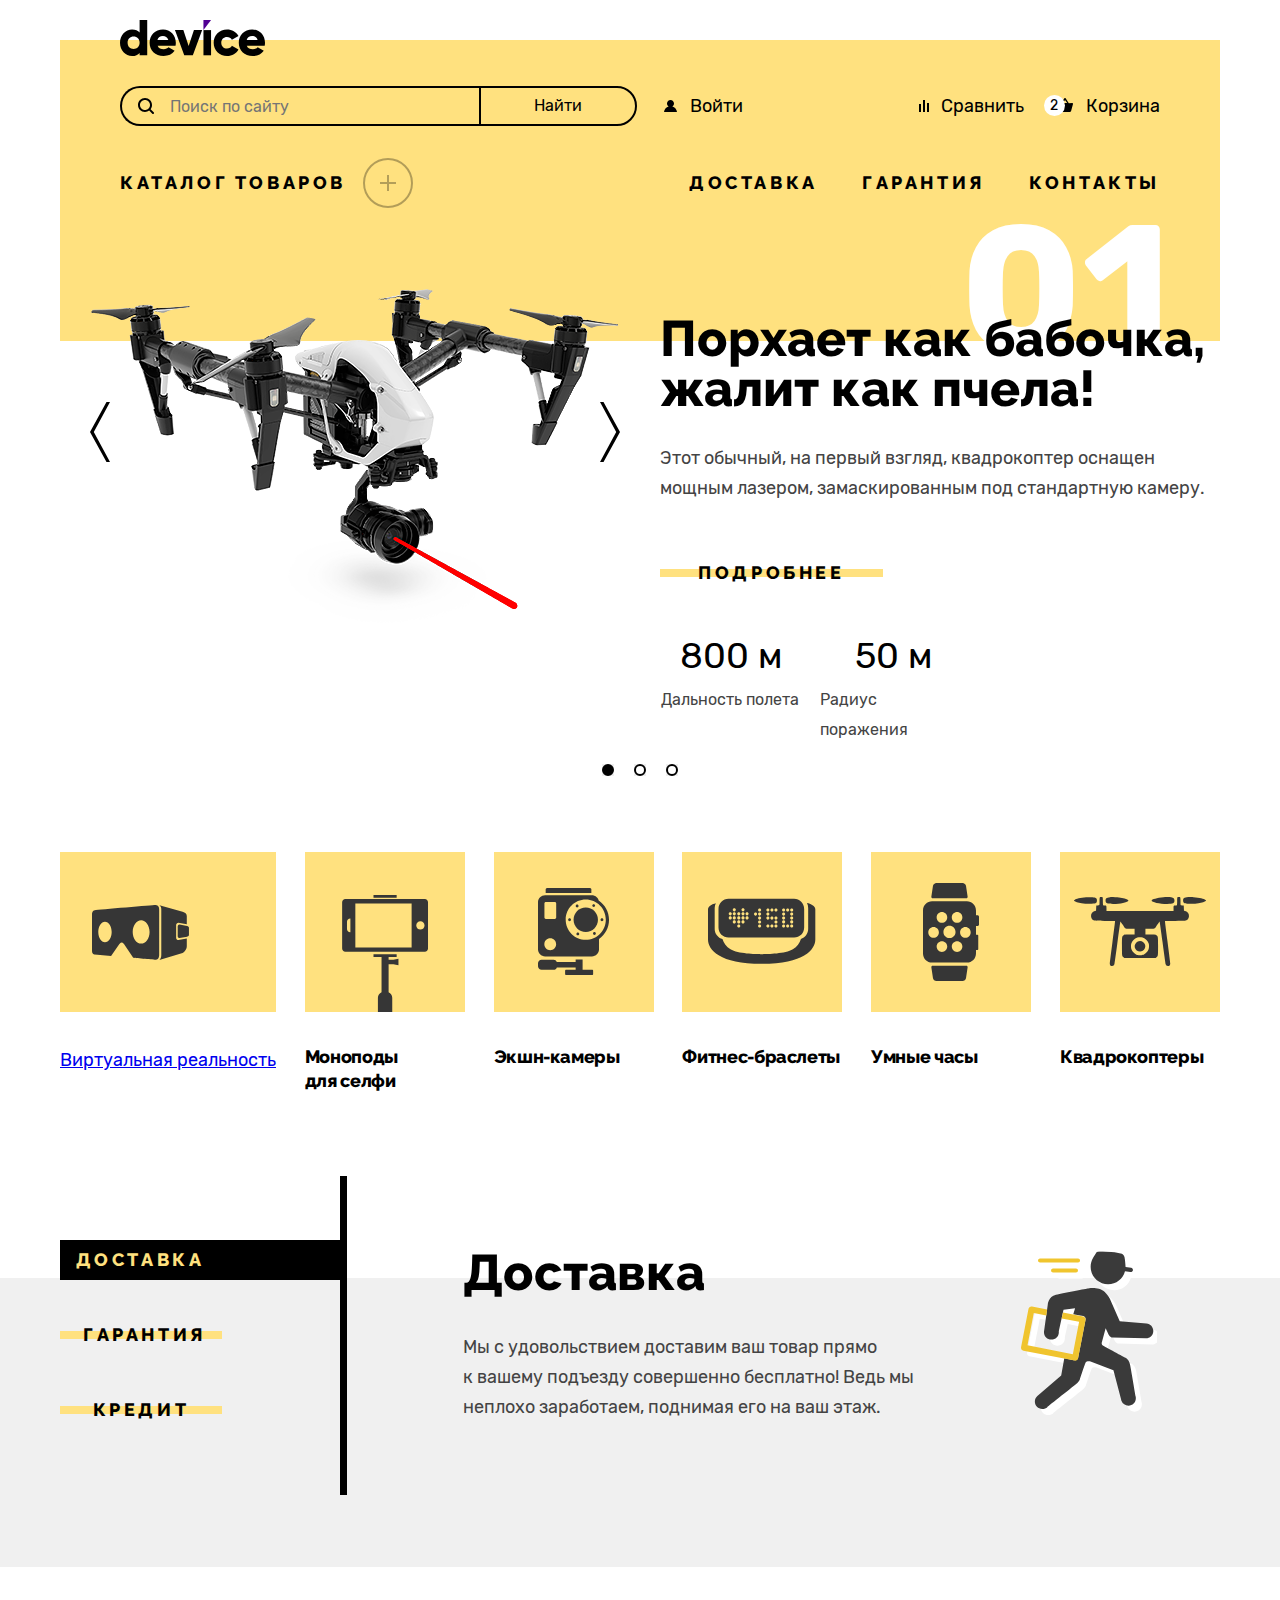
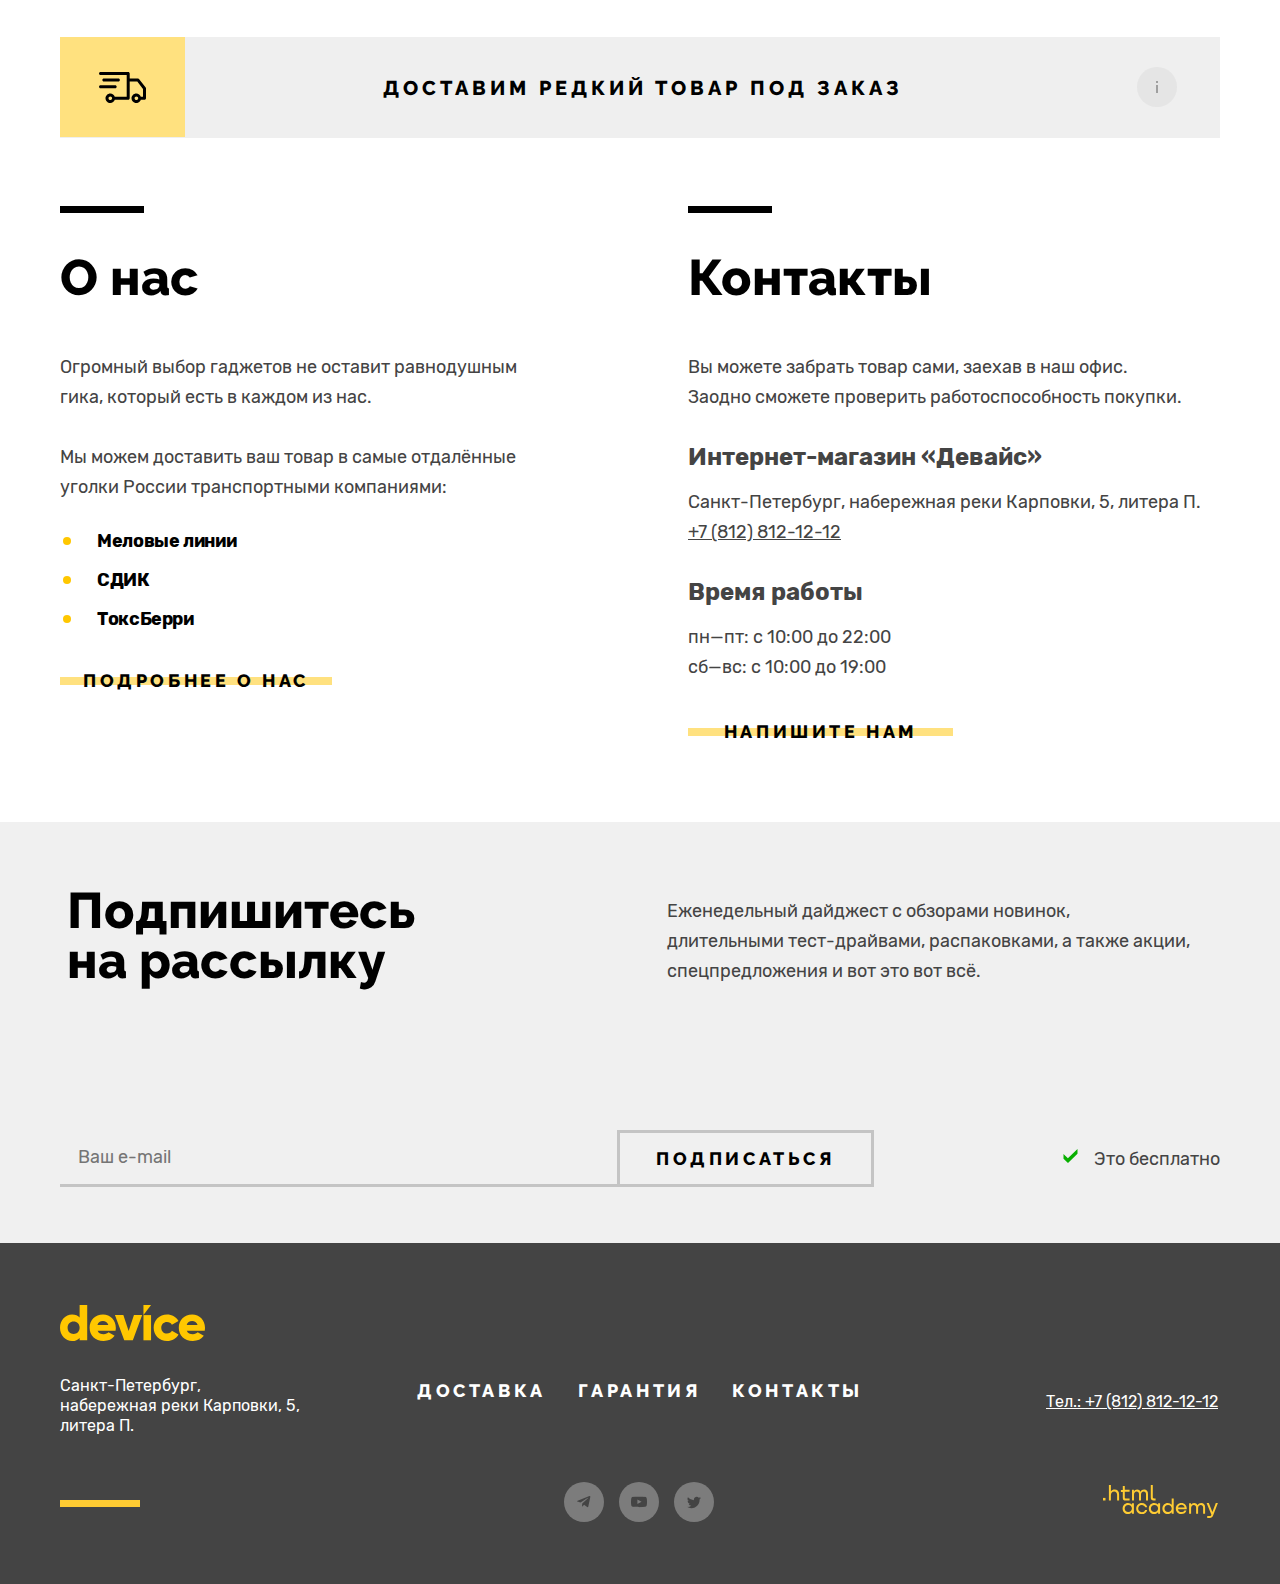
==== commit f175628d: "правки" ====
--- a/index.html
+++ b/index.html
@@ -41,7 +41,7 @@
                   />
                 </label>
 
-                <button class="button-search" type="submit">
+                <button class="button-search nonactive" type="submit">
                   <span>Найти</span>
                 </button>
               </form>
@@ -90,26 +90,27 @@
               </li>
               <li class="user-navigation-item">
                 <a class="user-navigation-link basket" href="#">
-                  <!-- <svg
-                    class="navigation-icon"
+                  <span class="items-number">2</span>
+                  <svg
+                    class="navigation-icon icon-basket"
                     xmlns="http://www.w3.org/2000/svg"
                     width="16"
                     height="14"
                     viewBox="0 0 16 14"
                     fill="none"
                   >
-                    <g clip-path="url(#clip0_45973_962)">
+                    <g clip-path="url(#clip0_46788_962)">
                       <path
                         d="M15.3 5L11.8 5.2L8.6 0.3C8.5 0.1 8.2 0 8 0C7.8 0 7.5 0.1 7.4 0.3L4.2 5.2H0.7C0.3 5.2 0 5.5 0 5.9C0 6 0 6 0 6.1L1.9 12.9C2.1 13.6 2.6 14 3.3 14H12.7C13.4 14 13.9 13.6 14.1 12.9L16 6C16 5.9 16 5.9 16 5.8C16 5.4 15.7 5 15.3 5ZM8 1.9L10.2 5.1H5.9L8 1.9Z"
                         fill="black"
                       />
                     </g>
                     <defs>
-                      <clipPath id="clip0_45973_962">
+                      <clipPath id="clip0_46788_962">
                         <rect width="16" height="14" fill="white" />
                       </clipPath>
-                    </defs></svg
-                  > -->
+                    </defs>
+                  </svg>
                   Корзина
                 </a>
 
@@ -205,7 +206,9 @@
               </a>
 
               <!-- Main Navigation Tooltip Catalog -->
-              <div class="main-navigation-tooltip-container">
+              <div
+                class="main-navigation-tooltip-container main-navigation-tooltip-close"
+              >
                 <!-- Tooltip Catalog List -->
                 <ul class="tooltip-catalog-list-1">
                   <li class="tooltip-catalog-list-item">
@@ -214,7 +217,7 @@
                     </a>
                   </li>
                   <li class="tooltip-catalog-list-item">
-                    <a class="tooltip-catalog-link" href="#"
+                    <a class="tooltip-catalog-link" href="catalog.html"
                       >Моноподы для cелфи
                     </a>
                   </li>
@@ -333,7 +336,9 @@
                     Мотивирующие фитнес-браслеты помогут найти в себе силы не
                     пропускать занятия и соблюдать диету.
                   </p>
-                  <a class="samples-more" href="#">Подробнее</a>
+                  <a class="samples-more button-yellow" href="#"
+                    ><span>Подробнее</span></a
+                  >
 
                   <table class="samples-distance">
                     <tr>
@@ -371,7 +376,9 @@
                     Самая длинная палка для селфи доступна в нашем магазине.
                     Восемь (Восемь, Карл!) метров длиной и весом всего 5 кг.
                   </p>
-                  <a class="samples-more" href="#">Подробнее</a>
+                  <a class="samples-more button-yellow" href="#"
+                    ><span>Подробнее</span></a
+                  >
 
                   <table class="samples-distance">
                     <tr>
@@ -449,7 +456,7 @@
         <h2 class="visually-hidden">Каталог товаров</h2>
         <ul class="catalog-list">
           <li class="catalog-item">
-            <a class="catalog-link" href="#">
+            <a class="cataFlog-link" href="#">
               <div class="catalog-image-wrapper">
                 <img
                   class="catalog-image"
@@ -662,44 +669,9 @@
             транспортными компаниями:
           </p>
           <ul class="delivery-companies">
-            <li class="delivery-companies-item">
-              <!-- <svg
-                  class="delivery-companies-yellow-circle"
-                  xmlns="http://www.w3.org/2000/svg"
-                  width="9"
-                  height="8"
-                  viewBox="0 0 9 8"
-                  fill="none"
-                >
-                  <circle cx="4.50006" cy="4" r="4" fill="#FFC700" /></svg
-                > -->
-              Меловые линии
-            </li>
-            <li class="delivery-companies-item">
-              <!-- <svg
-                  class="delivery-companies-yellow-circle"
-                  xmlns="http://www.w3.org/2000/svg"
-                  width="9"
-                  height="8"
-                  viewBox="0 0 9 8"
-                  fill="none"
-                >
-                  <circle cx="4.50006" cy="4" r="4" fill="#FFC700" /></svg
-                > -->
-              СДИК
-            </li>
-            <li class="delivery-companies-item">
-              <!-- <svg
-                  class="delivery-companies-yellow-circle"
-                  xmlns="http://www.w3.org/2000/svg"
-                  width="9"
-                  height="8"
-                  viewBox="0 0 9 8"
-                  fill="none"
-                >
-                  <circle cx="4.50006" cy="4" r="4" fill="#FFC700" /></svg> -->
-              ТоксБерри
-            </li>
+            <li class="delivery-companies-item">Меловые линии</li>
+            <li class="delivery-companies-item">СДИК</li>
+            <li class="delivery-companies-item">ТоксБерри</li>
           </ul>
           <a class="more-about-us button-yellow" href="#"
             ><span>Подробнее о нас</span></a
@@ -794,18 +766,13 @@
           />
         </a>
         <!-- Address -->
-        <!-- <section class="address"> -->
-        <!-- <h2 class="visually-hidden">Адрес</h2> -->
 
         <div class="footer-grid-container">
           <p class="footer-address">
             Санкт-Петербург, набережная реки Карповки, 5, литера П.
           </p>
-          <!-- </section> -->
 
           <!-- Footer Navigation -->
-          <!-- <section class="footer-navigation">
-              <h2 class="visually-hidden">Навигация</h2> -->
           <ul class="footer-navigation-list">
             <li class="footer-navigation-item">
               <a class="footer-navigation-link" href="#">Доставка</a>
@@ -954,7 +921,7 @@
     </footer>
 
     <!-- Modal Window -->
-    <div class="modal-container">
+    <div class="modal-container modal-close">
       <div class="modal modal-delivery">
         <section class="modal-content">
           <div class="modal-title-close-button">
--- a/styles/styles.css
+++ b/styles/styles.css
@@ -2,7 +2,7 @@
   font-family: "Raleway";
   font-style: normal;
   font-weight: 800;
-  src: url("../fonts/raleway/raleway-800.woff2") format("woff2");
+  src: url('../fonts/raleway/raleway-800.woff2') format("woff2");
   font-display: swap;
 }
 
@@ -10,7 +10,7 @@
   font-family: "Rubik";
   font-style: normal;
   font-weight: 400;
-  src: url("../fonts/rubik/rubik-400.woff2") format("woff2");
+  src: url('../fonts/rubik/rubik-400.woff2') format("woff2");
   font-display: swap;
 }
 
@@ -18,7 +18,7 @@
   font-family: "Rubik";
   font-style: normal;
   font-weight: 700;
-  src: url("../fonts/rubik/rubik-700.woff2") format("woff2");
+  src: url('../fonts/rubik/rubik-700.woff2') format("woff2");
   font-display: swap;
 }
 
@@ -42,7 +42,7 @@
 body {
   margin: 0;
   /* min-width: 1240px; */
-  min-width: 1440px;
+  min-width: 1240px;
   display: flex;
   flex-direction: column;
   min-height: 100%;
@@ -55,8 +55,6 @@
 }
 
 .main-header {
-  /* margin: 0 auto;
-  background-color: #ffe17f; */
   color: #000000;
   /* margin-top: 40px;
   width: 1160px; */
@@ -111,9 +109,6 @@
   content: "";
   position: absolute;
   outline: 2px solid #af4fff;
-  /* display: block;
-  width: calc(100% + 4px);
-  height: calc(100% + 4px); */
   left: -2px;
   top: -2px;
   right: -2px;
@@ -143,6 +138,17 @@
   display: flex;
   /* margin: 0; */
   margin-bottom: -47px;
+  position: relative;
+}
+
+.user-navigation-catalog:focus-within::before {
+  content: "";
+  position: absolute;
+  left: -2px;
+  top: -2px;
+  right: 680px;
+  bottom: 59px;
+  outline: 2px solid #af4fff;
 }
 
 .container-form {
@@ -192,7 +198,7 @@
   /* vertical-align: bottom; */
   border-right: none;
 
-  background-image: url("../images/nav-search.svg");
+  background-image: url('../images/nav-search.svg');
   display: block;
   background-repeat: no-repeat;
   background-size: 16px 16px;
@@ -200,17 +206,6 @@
   position: relative;
 }
 
-/* .field:focus-visible::before {
-  position: absolute;
-  content: "";
-  display: block;
-  width: 162px;
-  height: 44px;
-  outline: 2px solid #af4fff;
-  left: -4px;
-  top: -4px;
-} */
-
 .field:disabled {
   opacity: 0.3;
 }
@@ -218,7 +213,7 @@
 .button-search {
   width: 158px;
   height: 40px;
-  padding: 10px;
+  padding: 8px;
   border: 2px solid #000000;
   border-radius: 0 50px 50px 0;
   background-color: #ffe17f;
@@ -255,10 +250,6 @@
   background-color: #000000;
 }
 
-/* .button-search:focus {
-  border: 3px solid #af4fff;
-} */
-
 .user-navigation-list {
   margin: 0;
   padding: 0;
@@ -266,9 +257,6 @@
   flex-wrap: wrap;
   flex-direction: row;
   width: 497px;
-  /* align-content: flex-start;
-  justify-content: flex-end; */
-  /* margin-bottom: 30px; */
   list-style: none;
   align-items: center;
 }
@@ -294,13 +282,6 @@
 }
 
 /* Main Navigation Wrapper */
-/* .main-navigation-catalog-link .main-navigation-tooltip-container {
-} */
-
-/* .main-navigation-catalog-link:hover + .main-navigation-tooltip-container {
-  display: block;
-} */
-
 .main-navigation-wrapper:hover .items-catalog-icon-circle::after {
   display: none;
 }
@@ -326,27 +307,20 @@
   top: 100%;
   left: 0;
   z-index: 5;
-  padding: 0 60px 27px 60px;
+  padding: 0 60px 47px 60px;
   margin-top: -11px;
   display: flex;
   flex-wrap: wrap;
+}
+
+.main-navigation-tooltip-close {
   display: none;
 }
 
 .main-navigation-tooltip-container:hover {
-  display: block;
-}
-
-/* .main-navigation-tooltip {
-  width: 1040px; */
-/* height: 180px; */
-/* margin: 0 auto;
-  padding: 33px 60px 27px 60px;
-  display: flex;
-  flex-wrap: wrap;
-
-  z-index: 5;
-} */
+  /* display: block; */
+  display: flex;
+}
 
 .tooltip-catalog-list-1,
 .tooltip-catalog-list-2,
@@ -395,9 +369,6 @@
   content: "";
   position: absolute;
   outline: 2px solid #af4fff;
-  /* display: block;
-  width: calc(100% + 4px);
-  height: calc(100% + 4px); */
   left: -2px;
   top: -2px;
   right: -2px;
@@ -405,30 +376,29 @@
   inset: -2px;
 }
 
-.tooltip-catalog-list-item {
-  margin: 0;
-  padding: 0;
-  margin-bottom: 5px;
-}
-
-/* .tooltip-catalog-title {
-  margin: 0;
-  padding: 0;
-}
-
-.tooltip-catalog-title:focus-visible::after {
-  content: "";
-  position: absolute;
-  outline: 2px solid #af4fff;
-  display: block;
-  /* width: calc(100% + 4px);
-  height: calc(100% + 4px);
+.tooltip-catalog-link.current {
+  text-decoration: underline;
+  text-decoration-thickness: 1px;
+  text-underline-offset: 6px;
+  text-decoration-color: #000000;
+}
+
+.tooltip-catalog-link.current:focus-visible::after {
+  content: "";
+  position: absolute;
+  outline: 2px solid #af4fff;
+  display: block;
   left: -2px;
   top: -2px;
   right: -2px;
-  bottom: -2px; */
-/* inset: -2px;
-} */
+  bottom: -5px;
+}
+
+.tooltip-catalog-list-item {
+  margin: 0;
+  padding: 0;
+  margin-bottom: 5px;
+}
 
 .user-navigation-list-catalog.catalog {
   display: flex;
@@ -455,19 +425,44 @@
 
 .compare-main-page {
   position: absolute;
-  left: -129px;
+  left: -105px;
   top: -15px;
 }
 
 .user-navigation-link.basket {
   /* display: block; */
-  background-image: url("../images/nav-basket+number.svg");
-  background-position: left;
-  background-repeat: no-repeat;
-  background-size: 31px 21px;
-  padding-left: 42px;
+  padding-left: 40px;
   /* margin-left: auto; */
-  margin-left: -5px;
+  margin-left: -7px;
+  position: relative;
+}
+
+.icon-basket {
+  margin-right: -3px;
+}
+
+.user-navigation-link.basket::before {
+  content: "";
+  background-color: #ffffff;
+  height: 21px;
+  width: 21px;
+  border-radius: 50%;
+  position: absolute;
+  top: 0;
+  left: 27px;
+}
+
+.items-number {
+  display: block;
+  position: absolute;
+  top: 2px;
+  left: 33px;
+  color: #000000;
+  text-align: center;
+  font-family: "Rubik", sans-serif;
+  font-size: 14px;
+  font-weight: 400;
+  line-height: normal;
 }
 
 .user-navigation-link:hover {
@@ -502,6 +497,7 @@
   text-transform: uppercase;
   /* margin: 0;
   padding: 0; */
+  /* z-index: 2; */
 }
 
 .main-navigation-catalog-link {
@@ -517,6 +513,7 @@
   width: 293px;
   display: flex;
   position: relative;
+  outline: none;
 }
 
 .main-navigation-catalog-link:focus-visible::after {
@@ -616,7 +613,7 @@
   font-size: 18px;
   position: relative;
   margin-bottom: 68px;
-  margin-top: -37px;
+  margin-top: -35px;
 }
 
 .samples-list {
@@ -803,18 +800,15 @@
   height: 12px;
   border: none;
   cursor: pointer;
-  background-image: url("../images/circle-black.svg");
+  background-image: url('../images/circle-black.svg');
 }
 
 .slider-pagination-button {
-  /* display: flex;
-  flex-wrap: wrap;
-  justify-content: center; */
   width: 12px;
   height: 12px;
   border: none;
   cursor: pointer;
-  background-image: url("../images/circle-white.svg");
+  background-image: url('../images/circle-white.svg');
   position: relative;
   outline: none;
 }
@@ -854,13 +848,9 @@
   padding: 0;
   list-style: none;
   display: flex;
+  flex-wrap: wrap;
   justify-content: space-between;
 }
-
-/* .catalog-item {
-  background-color: #ffe17f;
-  width: 160px;
-} */
 
 .catalog-link {
   display: block;
@@ -901,13 +891,8 @@
   left: -3px;
 }
 
-/* .catalog-link:focus-visible {
-  outline: 2px solid #af4fff;
-} */
-
 /* Services */
 .services {
-  /* background-color: #f0f0f0; */
   width: 100%;
   height: 391px;
   margin-bottom: 70px;
@@ -921,9 +906,6 @@
 }
 
 .services-container {
-  /* width: 1160px;
-  margin: 0 auto;
-  padding: 0; */
   display: flex;
   margin-bottom: 70px;
 }
@@ -1001,12 +983,6 @@
 }
 
 /* Services Slider */
-/* .services-slider {
-  width: 694px;
-  display: flex;
-  justify-content: space-between;
-} */
-
 .services-slider-list {
   list-style: none;
   margin: 0;
@@ -1030,16 +1006,16 @@
 
 .services-slider-item.slider-delivery {
   /* background-position: right center; */
-  background-image: url("../images/services-slider-1.svg");
+  background-image: url('../images/services-slider-1.svg');
   background-position: right 75px;
 }
 
 .services-slider-item.slider-garanty {
-  background-image: url("../images/services-slider-2.svg");
+  background-image: url('../images/services-slider-2.svg');
 }
 
 .services-slider-item.slider-credit {
-  background-image: url("../images/services-slider-3.svg");
+  background-image: url('../images/services-slider-3.svg');
 }
 
 .services-slider-title {
@@ -1142,9 +1118,6 @@
 }
 
 .delivery-rare-item {
-  /* background-color: #f0f0f0;
-  margin: 0 auto;
-  width: 1160px; */
   margin-bottom: 70px;
 }
 
@@ -1158,11 +1131,18 @@
   height: 100%;
   background-color: rgba(240, 240, 240, 0.9);
   z-index: 10;
+}
+
+.modal-close {
   display: none;
 }
 
 .modal {
-  position: relative;
+  /* position: relative; */
+  position: absolute;
+  top: 50%;
+  left: 50%;
+  transform: translate(-50%, -50%);
   margin: auto;
   padding: 62px 70px;
   border: 10px solid #000000;
@@ -1172,7 +1152,7 @@
 
 .modal-delivery {
   width: 760px;
-  box-shadow: 0px 10px 0px 0px rgba(0, 0, 0, 0.1);
+  box-shadow: 0 10px 0 0 rgba(0, 0, 0, 0.1);
 }
 
 /* Cross */
@@ -1191,7 +1171,7 @@
   height: 26px;
   background-color: #ffffff;
   border: none;
-  background-image: url("../images/icon-cross.svg");
+  background-image: url('../images/icon-cross.svg');
   background-repeat: no-repeat;
   cursor: pointer;
   align-self: center;
@@ -1298,9 +1278,10 @@
 
 .field-email {
   border: 2px solid rgba(255, 61, 61, 1);
-  background-image: url("../images/modal-email.svg");
+  background-image: url('../images/modal-email.svg');
   background-repeat: no-repeat;
   background-position: 326px 20px;
+  outline: none;
 }
 
 /* Focus-within */
@@ -1309,15 +1290,6 @@
 }
 
 .delivery-form-label:focus-within::before {
-  content: "";
-  position: absolute;
-  outline: none;
-  border: 2px solid #af4fff;
-  display: block;
-  inset: -4px;
-}
-
-.quantity:focus-within::after {
   content: "";
   position: absolute;
   outline: none;
@@ -1332,7 +1304,7 @@
 }
 
 .field-name {
-  background-image: url("../images/modal-user.svg");
+  background-image: url('../images/modal-user.svg');
   background-repeat: no-repeat;
   background-position: 328px 20px;
 }
@@ -1352,9 +1324,10 @@
 }
 
 /* Invalid */
-.invalid {
+/* .invalid {
   outline: 2px solid #ff3d3d;
-}
+  border: none;
+} */
 
 .invalid-text {
   color: #ff3d3d;
@@ -1368,6 +1341,7 @@
   height: 20px; */
   align-self: flex-start;
   line-height: 20px;
+  display: block;
 }
 
 .tooltip {
@@ -1379,8 +1353,6 @@
   padding: 0;
   display: block;
   color: #ffffff;
-  /* width: 200px;
-  height: 166px; */
   top: -2px;
   right: -35px;
 }
@@ -1404,9 +1376,6 @@
   height: 26px;
   width: 26px;
   border-radius: 50%;
-  /* top: -29px;
-  left: 140px;
-  position: relative; */
 }
 
 .tooltip-icon {
@@ -1448,7 +1417,7 @@
 
 .tooltip-text::after {
   content: "";
-  background-image: url("../images/popover-arrow.svg");
+  background-image: url('../images/popover-arrow.svg');
   width: 14px;
   height: 6px;
   position: absolute;
@@ -1457,7 +1426,6 @@
 }
 
 /* Quantity */
-
 .quantity {
   height: 56px;
   width: 176px;
@@ -1479,10 +1447,29 @@
   /* position: relative; */
   z-index: 2;
   outline: none;
+  background-color: rgba(240, 240, 240, 1);
 }
 
 .plus {
   right: 0;
+}
+
+.minus:hover,
+.plus:hover {
+  opacity: 0.6;
+}
+
+.minus:active,
+.plus:active {
+  opacity: 0.3;
+}
+
+.minus:focus-visible::after,
+.plus:focus-visible::after {
+  content: "";
+  position: absolute;
+  outline: 2px solid #af4fff;
+  inset: 0;
 }
 
 /* Remove arrows */
@@ -1608,10 +1595,6 @@
   transform: translateY(-50%);
 }
 
-/* .delivery-companies-yellow-circle {
-  padding: 6px 26px 6px 0;
-} */
-
 .button-yellow {
   position: relative;
   display: inline-block;
@@ -1627,9 +1610,6 @@
   padding: 5px 23px;
   font-size: 18px;
   line-height: 30px;
-
-  /* background-color: #ffe17f; */
-  /* background-size: 270px 8px; */
 
   background-color: transparent;
 }
@@ -1725,11 +1705,6 @@
   line-height: 30px;
   color: #444444;
 }
-
-/* .subscription-container {
-  width: 1160px;
-  margin: 0 auto;
-} */
 
 .subscribe-text {
   display: flex;
@@ -1779,6 +1754,10 @@
   padding-left: 18px;
 }
 
+.subscription-field:focus-within {
+  background-color: #dcdcdc;
+}
+
 .subscription-button {
   display: block;
   font-family: "Raleway", sans-serif;
@@ -1792,7 +1771,7 @@
   border: 3px solid #c4c4c4;
   position: relative;
   background-color: transparent;
-  text-shadow: 0px 4px 4px rgba(0, 0, 0, 0.25);
+  /* text-shadow: 0 4px 4px rgba(0, 0, 0, 0.25); */
 }
 
 .subscription-button:hover {
@@ -1856,6 +1835,7 @@
   height: 36px;
   align-self: end;
   margin-bottom: 35px;
+  position: relative;
 }
 
 .logo-yellow:hover {
@@ -1892,8 +1872,6 @@
 .footer-grid-container {
   display: grid;
   grid-template-columns: 240px 444px 240px;
-  /* grid-template-rows: repeat(auto-fill, minmax(7px, 80px)); */
-  /* grid-template-rows: 30px 30px; */
   gap: 49px 117px;
 }
 
@@ -1909,6 +1887,7 @@
   padding: 0;
   width: 446px;
   display: flex;
+  flex-wrap: wrap;
   list-style: none;
   justify-content: space-between;
   font-family: "Raleway", sans-serif;
@@ -2087,12 +2066,14 @@
   position: relative;
   display: grid;
   justify-content: end;
+  outline: none;
 }
 
 .logo-html-academy-img {
   width: 115px;
   height: 33px;
   margin-left: auto;
+  outline: none;
 }
 
 .logo-html-academy-img path {
@@ -2118,92 +2099,39 @@
   bottom: 5px;
 }
 
-/* Address */
-
-/* .logo-yellow {
-  display: block;
-  margin-top: 62px;
-  margin-bottom: 35px;
-  width: 145px;
-  height: 36px;
-}
-
-.address p {
-  width: 239px;
-  margin-right: 119px;
-  margin-bottom: 148px;
-} */
-
-/* Footer Navigation */
-
-/* .footer-navigation {
-  margin: 0 auto;
-  width: 444px;
-}
-
-.footer-navigation-list {
-  margin: 0 auto;
-  padding: 0;
-  width: 444px;
-  margin-top: 137px;
-  margin-bottom: 62px;
-  display: flex;
-  list-style: none;
-  justify-content: space-between;
-}
-
-.footer-navigation-link {
-  font-family: "Raleway", sans-serif;
-  font-size: 18px;
-  font-weight: 800;
-  letter-spacing: 3.6px;
-  text-transform: uppercase;
-  text-decoration: none;
-  color: #ffffff;
-}
-
-.social-list {
-  margin: 0 auto;
-  width: 150px;
-  padding: 0;
-  display: flex;
-  flex-wrap: wrap;
-  justify-content: space-between;
-  margin-bottom: 61px;
-  list-style: none;
-}
-
-.social-item {
-  width: 40px;
-  height: 40px;
-  background-color: #ffe17f;
-} */
-
-/* Footer Phone */
-
-/* .phone {
-  padding-top: 140px;
-  width: 355px;
-  text-align: right;
-}
-
-.contacts-phone-footer {
-  margin-bottom: 63px;
-  color: #ffffff;
-} */
-
-/* .logo-html-academy-img {
-  width: 115px;
-  height: 33px;
-  padding-bottom: 65px;
-  margin-left: auto;
-  display: block;
-} */
-
 /* Catalog */
 .user-navigation-link-pale {
   opacity: 0.3;
   margin-left: 3px;
+  position: relative;
+}
+
+.user-catalog-basket {
+  margin-left: 8px;
+}
+
+.user-navigation-link.user-catalog-basket::before {
+  content: "";
+  background-color: #ffffff;
+  height: 21px;
+  width: 21px;
+  border-radius: 50%;
+  position: absolute;
+  top: 0;
+  left: -13px;
+}
+
+.items-number-catalog {
+  display: block;
+  position: absolute;
+  top: 2px;
+  left: -7px;
+  color: #000000;
+  text-align: center;
+  font-family: "Rubik", sans-serif;
+  font-size: 14px;
+  font-weight: 400;
+  line-height: normal;
 }
 
 /* Main content */
@@ -2245,7 +2173,7 @@
 .breadcrumbs-item:not(:last-child)::after {
   position: absolute;
   content: "";
-  background-image: url("../images/arrow-right-breadcrumbs.svg");
+  background-image: url('../images/arrow-right-breadcrumbs.svg');
   width: 4px;
   height: 7px;
   right: 16px;
@@ -2522,11 +2450,6 @@
 .catalog-filter-item:last-child {
   padding-bottom: 0;
 }
-
-/* .catalog-filter-item.checked {
-  display: block;
-  padding-left: 36px;
-} */
 
 .non-checked {
   margin-right: 16px;
@@ -2558,18 +2481,9 @@
 }
 
 .control-input[type="checkbox"]:checked + .control-mark {
-  background-image: url("../images/tick.svg");
+  background-image: url('../images/tick.svg');
   border: 2px solid #000000;
 }
-
-/* .checked .control-mark {
-  background-image: url("../images/tick.svg");
-  background-repeat: no-repeat;
-  background-position: 3px 3px;
-  background-size: 10px;
-  border: 2px solid #000000;
-  border-radius: 3px;
-} */
 
 .control:hover .control-mark {
   opacity: 0.6;
@@ -2662,6 +2576,28 @@
   background-color: #f0f0f0;
   margin-left: -12px;
   padding-right: 4px;
+  position: relative;
+  outline: none;
+}
+
+.select-control:hover {
+  opacity: 0.6;
+}
+
+.select-control:active {
+  opacity: 0.3;
+}
+
+.select-control:focus-visible::after {
+  content: "";
+  position: absolute;
+  outline: 2px solid #af4fff;
+  /* display: block; */
+  left: -2px;
+  top: -2px;
+  right: -2px;
+  bottom: -2px;
+  /* inset: -2px; */
 }
 
 .sort-list {
@@ -2672,12 +2608,6 @@
   margin: 0;
   padding-left: 0;
 }
-
-/* .sort-item {
-  width: 30px;
-  height: 30px;
-  position: relative;
-} */
 
 .sort-item-link {
   width: 30px;
@@ -2740,7 +2670,7 @@
 .product-card.new .product-card-image-wrapper::after {
   position: absolute;
   content: "";
-  background-image: url(../images/circle-new.svg);
+  background-image: url('../images/circle-new.svg')";
   background-repeat: no-repeat;
   background-size: 60px;
   background-position: right;
@@ -2928,6 +2858,8 @@
 .pagination-next {
   padding: 23px;
   padding-top: 27px;
+  color: #000000;
+  opacity: 1;
 }
 
 .pagination-next:focus-visible::before {
@@ -2998,11 +2930,6 @@
   color: rgba(68, 68, 68, 0.6);
 }
 
-.pagination-next {
-  color: #000000;
-  opacity: 1;
-}
-
 /* Popover */
 .user-navigation-item {
   position: relative;
@@ -3016,7 +2943,7 @@
   position: absolute;
   top: 37px;
   right: -79px;
-  z-index: 1;
+  z-index: 6;
   box-sizing: border-box;
   width: 280px;
   /* padding: 20px; */ /*as we need grey line till the border*/
@@ -3168,32 +3095,35 @@
   text-transform: uppercase;
   background-color: #ffffff;
   border: none;
-  padding: 14px 20px;
+  padding: 12px 20px;
   margin: 20px 20px;
 }
 
-.open-cart-button:hover {
+.open-cart-button-text:hover {
   background: #ffe17f;
 }
 
-.open-cart-button:active {
+.open-cart-button-text:active {
   color: rgba(0, 0, 0, 0.3);
 }
 
-.open-cart-button:focus-visible::after {
-  content: "";
-  position: absolute;
-  outline: 2px solid #af4fff;
-  inset: -2px;
+.open-cart-button-text:focus-visible::after {
+  content: "";
+  position: absolute;
+  outline: 2px solid #af4fff;
+  left: 17px;
+  top: -2px;
+  right: 17px;
+  bottom: -3px;
 }
 
 .open-cart-button:disabled {
   opacity: 0.3;
 }
 
-.popover:after {
-  content: "";
-  background-image: url("../images/popover-arrow.svg");
+.popover::after {
+  content: "";
+  background-image: url('../images/popover-arrow.svg');
   width: 14px;
   height: 6px;
   position: absolute;
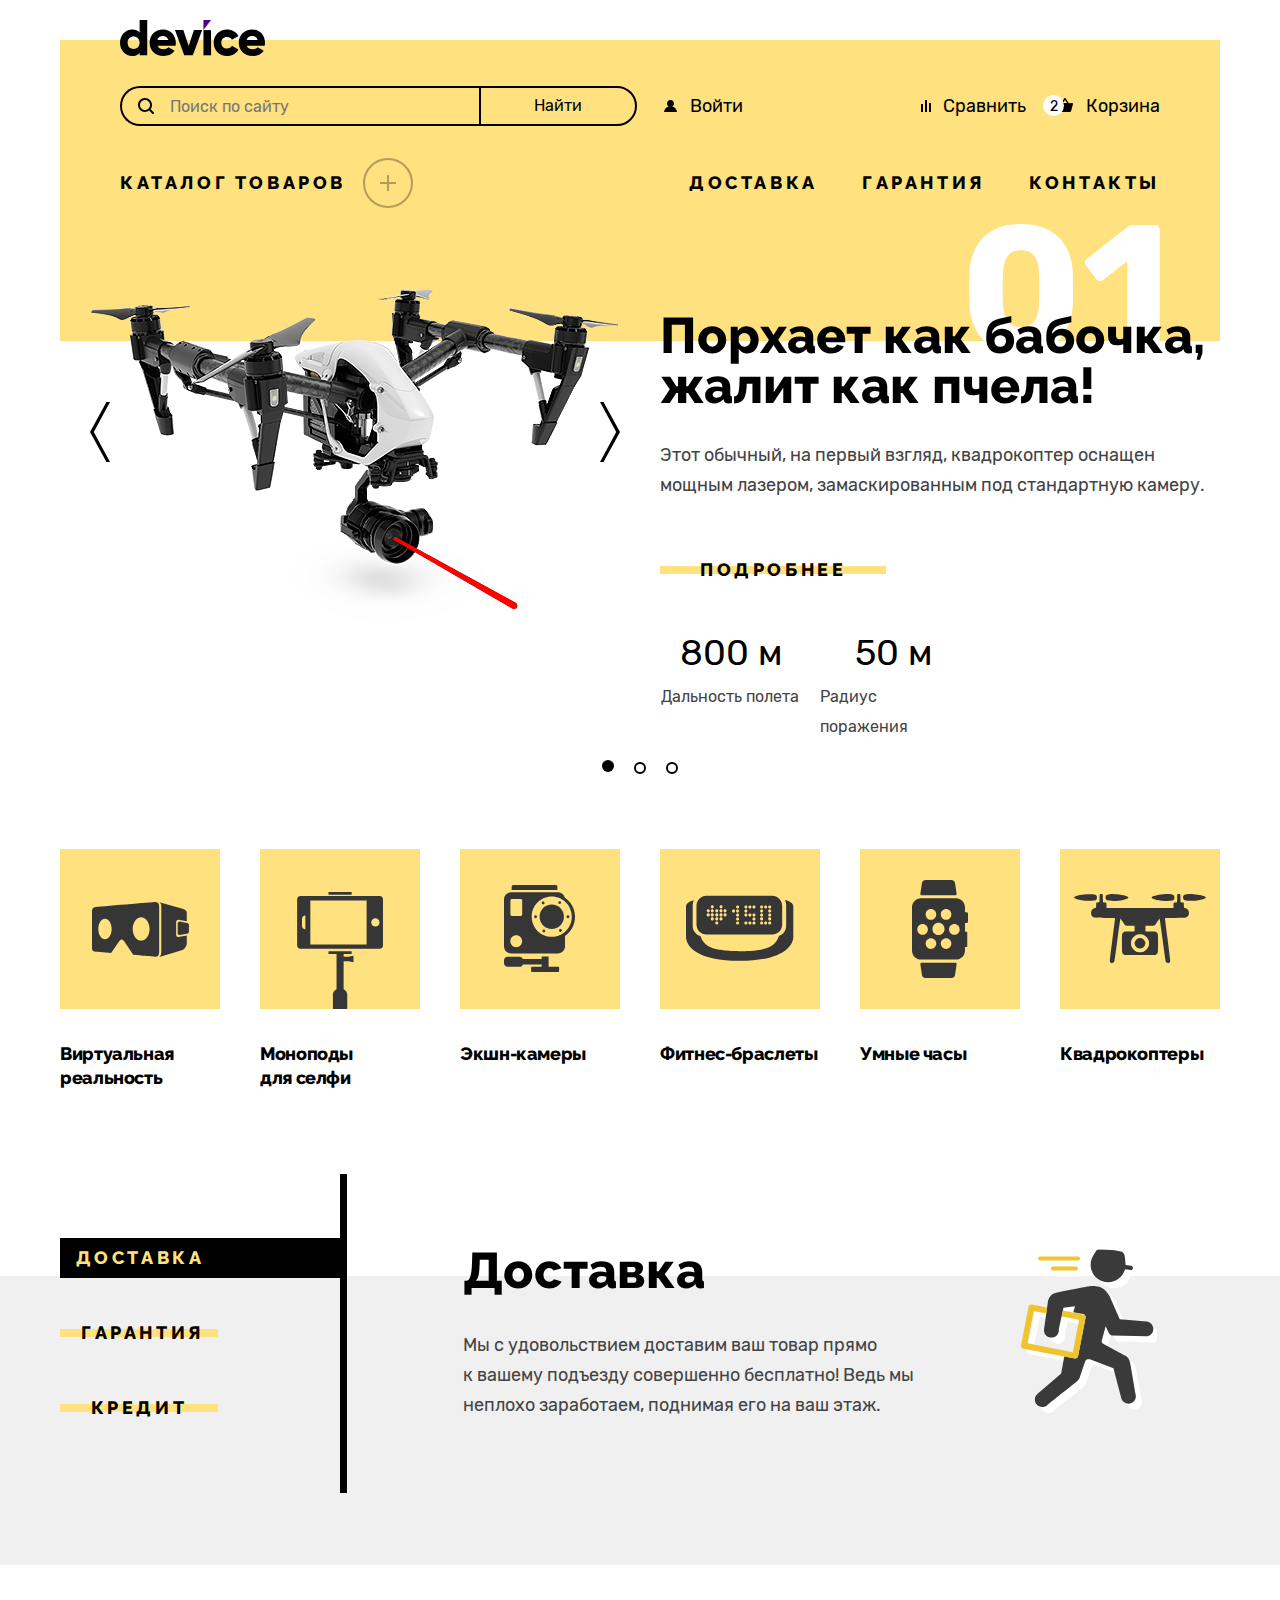
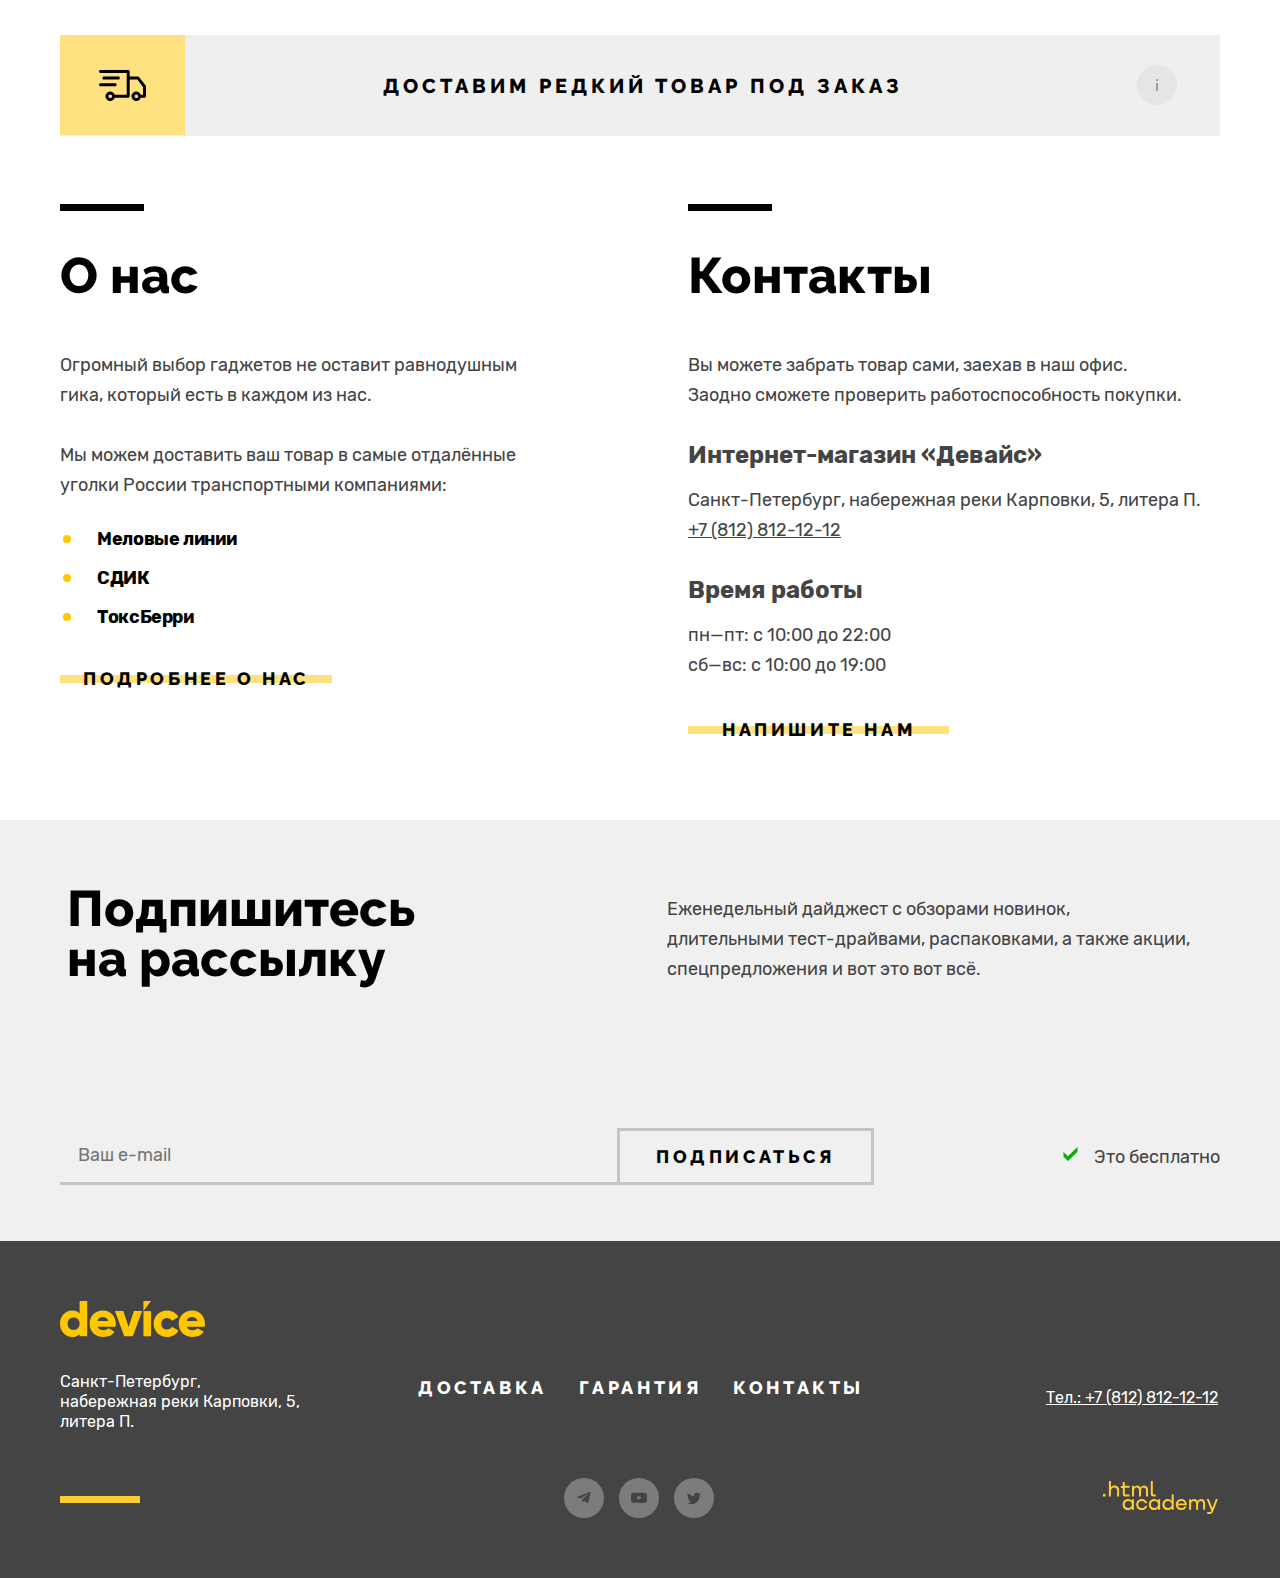
==== commit 8bcaa3cb: "исправления" ====
--- a/index.html
+++ b/index.html
@@ -5,7 +5,7 @@
     <title>HTML Academy: Девайс</title>
     <link rel="stylesheet" href="styles/styles.css" />
     <link rel="icon" href="favicon.ico" />
-    <link rel="icon" type="image/png" href="images/favicon.png" />
+    <link rel="icon" type="image/png" href="images/favicon-32x32.png" />
     <!-- 32×32 -->
   </head>
   <body>
@@ -115,7 +115,7 @@
                 </a>
 
                 <!-- Popover -->
-                <div class="popover popover-cart">
+                <div class="popover popover-cart popover-close">
                   <div class="popover-content">
                     <!-- <h2 class="popover-title">Корзина</h2> -->
                     <ul class="cart-item-list">
@@ -210,7 +210,7 @@
                 class="main-navigation-tooltip-container main-navigation-tooltip-close"
               >
                 <!-- Tooltip Catalog List -->
-                <ul class="tooltip-catalog-list-1">
+                <ul class="tooltip-catalog-list">
                   <li class="tooltip-catalog-list-item">
                     <a class="tooltip-catalog-link" href="#"
                       >Виртуальная реальность
@@ -226,7 +226,7 @@
                   </li>
                 </ul>
 
-                <ul class="tooltip-catalog-list-2">
+                <ul class="tooltip-catalog-list">
                   <li class="tooltip-catalog-list-item">
                     <a class="tooltip-catalog-link" href="#"
                       >Фитнес-браслеты
@@ -237,7 +237,7 @@
                   </li>
                 </ul>
 
-                <ul class="tooltip-catalog-list-3">
+                <ul class="tooltip-catalog-list">
                   <li class="tooltip-catalog-list-item">
                     <a class="tooltip-catalog-link" href="#">Квадрокоптеры </a>
                   </li>
@@ -456,7 +456,7 @@
         <h2 class="visually-hidden">Каталог товаров</h2>
         <ul class="catalog-list">
           <li class="catalog-item">
-            <a class="cataFlog-link" href="#">
+            <a class="catalog-link" href="#">
               <div class="catalog-image-wrapper">
                 <img
                   class="catalog-image"
@@ -471,7 +471,7 @@
           </li>
 
           <li class="catalog-item">
-            <a class="catalog-link" href="#">
+            <a class="catalog-link" href="catalog.html">
               <div class="catalog-image-wrapper">
                 <img
                   class="catalog-image"
@@ -795,6 +795,8 @@
                   height="12"
                   viewBox="0 0 14 12"
                   fill="none"
+                  role="img"
+                  aria-label="Телеграм."
                 >
                   <g clip-path="url(#clip0_45973_808)">
                     <path
@@ -820,6 +822,8 @@
                   height="11"
                   viewBox="0 0 16 11"
                   fill="none"
+                  role="img"
+                  aria-label="Ютуб."
                 >
                   <g clip-path="url(#clip0_45973_813)">
                     <path
@@ -844,6 +848,8 @@
                   height="14"
                   viewBox="0 0 16 16"
                   id="twitter"
+                  role="img"
+                  aria-label="Твиттер."
                 >
                   <path
                     d="M16 3.539a6.839 6.839 0 0 1-1.89.518 3.262 3.262 0 0 0 1.443-1.813 6.555 6.555 0 0 1-2.08.794 3.28 3.28 0 0 0-5.674 2.243c0 .26.022.51.076.748a9.284 9.284 0 0 1-6.761-3.431 3.285 3.285 0 0 0 1.008 4.384A3.24 3.24 0 0 1 .64 6.578v.036a3.295 3.295 0 0 0 2.628 3.223 3.274 3.274 0 0 1-.86.108 2.9 2.9 0 0 1-.621-.056 3.311 3.311 0 0 0 3.065 2.285 6.59 6.59 0 0 1-4.067 1.399c-.269 0-.527-.012-.785-.045A9.234 9.234 0 0 0 5.032 15c6.036 0 9.336-5 9.336-9.334 0-.145-.005-.285-.012-.424A6.544 6.544 0 0 0 16 3.539z"
@@ -867,6 +873,8 @@
               height="33"
               viewBox="0 0 115 33"
               fill="none"
+              role="img"
+              aria-label="Логотип HTML Академии"
             >
               <path d="M0 12.9V15.5H2.5V12.9H0Z" fill="white" />
               <path
@@ -948,6 +956,7 @@
                     id="client-name"
                     name="client-name"
                     placeholder="Введите имя"
+                    required
                   />
                 </span>
 
@@ -967,6 +976,7 @@
                     id="client-email"
                     name="client-email"
                     placeholder="Введите e-mail"
+                    required
                   />
                 </label>
                 <!-- При добавлении класса invalid для input - будет состояние ошибки -->
@@ -987,6 +997,7 @@
                     id="goods"
                     name="goods"
                     placeholder="В свободной форме"
+                    required
                   />
                 </label>
               </p>
@@ -1024,6 +1035,7 @@
                 <div class="quantity">
                   <!-- При добавлении класса invalid для div - будет состояние ошибки -->
                   <button class="minus" type="button">
+                    <span class="visually-hidden">Убрать товар.</span>
                     <svg
                       class="minus-svg"
                       xmlns="http://www.w3.org/2000/svg"
@@ -1045,6 +1057,7 @@
                   />
 
                   <button class="plus" type="button">
+                    <span class="visually-hidden">Добавить товар.</span>
                     <svg
                       class="plus-svg"
                       xmlns="http://www.w3.org/2000/svg"
--- a/styles/styles.css
+++ b/styles/styles.css
@@ -2,7 +2,7 @@
   font-family: "Raleway";
   font-style: normal;
   font-weight: 800;
-  src: url('../fonts/raleway/raleway-800.woff2') format("woff2");
+  src: url("../fonts/raleway/raleway-800.woff2") format("woff2");
   font-display: swap;
 }
 
@@ -10,7 +10,7 @@
   font-family: "Rubik";
   font-style: normal;
   font-weight: 400;
-  src: url('../fonts/rubik/rubik-400.woff2') format("woff2");
+  src: url("../fonts/rubik/rubik-400.woff2") format("woff2");
   font-display: swap;
 }
 
@@ -18,7 +18,7 @@
   font-family: "Rubik";
   font-style: normal;
   font-weight: 700;
-  src: url('../fonts/rubik/rubik-700.woff2') format("woff2");
+  src: url("../fonts/rubik/rubik-700.woff2") format("woff2");
   font-display: swap;
 }
 
@@ -136,7 +136,6 @@
   line-height: 30px;
   font-weight: 400;
   display: flex;
-  /* margin: 0; */
   margin-bottom: -47px;
   position: relative;
 }
@@ -168,15 +167,16 @@
   position: relative;
 }
 
-.search-label:focus-within::before {
-  content: "";
-  position: absolute;
+/* .search-label:focus-within::before {
+  content: "";
+  position: absolute;
+  outline: 2px solid #af4fff;
   left: -2px;
   top: -2px;
   right: -2px;
   bottom: -2px;
-  outline: 2px solid #af4fff;
-}
+  inset: -2px;
+}  */
 
 .search-label-catalog:focus-within::before {
   bottom: 28px;
@@ -198,7 +198,7 @@
   /* vertical-align: bottom; */
   border-right: none;
 
-  background-image: url('../images/nav-search.svg');
+  background-image: url("../images/nav-search.svg");
   display: block;
   background-repeat: no-repeat;
   background-size: 16px 16px;
@@ -227,6 +227,10 @@
   position: relative;
 }
 
+.button-search:disabled {
+  opacity: 0.3;
+}
+
 .button-search:focus-visible::before {
   position: absolute;
   content: "";
@@ -322,21 +326,18 @@
   display: flex;
 }
 
-.tooltip-catalog-list-1,
-.tooltip-catalog-list-2,
-.tooltip-catalog-list-3 {
+.tooltip-catalog-list {
   margin: 0;
   padding: 0;
   list-style: none;
 }
 
-.tooltip-catalog-list-1 {
+.tooltip-catalog-list:first-child {
   width: 222px;
   margin-right: 30px;
 }
 
-.tooltip-catalog-list-2,
-.tooltip-catalog-list-3 {
+.tooltip-catalog-list:not(:first-child) {
   width: 211px;
 }
 
@@ -410,6 +411,7 @@
 
 .enter {
   margin-right: auto;
+  margin-left: 0;
 }
 
 .user-navigation-link {
@@ -425,15 +427,16 @@
 
 .compare-main-page {
   position: absolute;
-  left: -105px;
+  left: -121px;
   top: -15px;
 }
 
 .user-navigation-link.basket {
   /* display: block; */
-  padding-left: 40px;
+  /* padding-left: 40px; */
   /* margin-left: auto; */
-  margin-left: -7px;
+  /* margin-left: -7px; */
+  /* padding-left: 33px; */
   position: relative;
 }
 
@@ -441,28 +444,25 @@
   margin-right: -3px;
 }
 
-.user-navigation-link.basket::before {
-  content: "";
+.items-number {
+  display: block;
+  position: absolute;
+  /* top: 2px;
+  left: 33px; */
+  color: #000000;
+  text-align: center;
+  font-family: "Rubik", sans-serif;
+  font-size: 14px;
+  font-weight: 400;
+  line-height: normal;
   background-color: #ffffff;
   height: 21px;
   width: 21px;
   border-radius: 50%;
-  position: absolute;
   top: 0;
-  left: 27px;
-}
-
-.items-number {
-  display: block;
-  position: absolute;
-  top: 2px;
-  left: 33px;
-  color: #000000;
-  text-align: center;
-  font-family: "Rubik", sans-serif;
-  font-size: 14px;
-  font-weight: 400;
-  line-height: normal;
+  left: -14px;
+  padding-top: 3px;
+  box-sizing: border-box;
 }
 
 .user-navigation-link:hover {
@@ -500,6 +500,10 @@
   /* z-index: 2; */
 }
 
+.main-navigation-catalog {
+  margin-top: -14px;
+}
+
 .main-navigation-catalog-link {
   margin: 0;
   color: #000000;
@@ -514,6 +518,7 @@
   display: flex;
   position: relative;
   outline: none;
+  z-index: 5;
 }
 
 .main-navigation-catalog-link:focus-visible::after {
@@ -686,7 +691,7 @@
   line-height: 50px;
   width: 545px;
   margin-bottom: 29px;
-  margin-top: -67px;
+  margin-top: -70px;
 }
 
 .samples-item-description {
@@ -706,7 +711,8 @@
   text-decoration: none;
   letter-spacing: 3.6px;
   /* margin-bottom: 50px; */
-  width: 177px;
+  /* width: 177px; */
+  padding: 5px 40px;
 }
 
 .samples-distance {
@@ -800,17 +806,23 @@
   height: 12px;
   border: none;
   cursor: pointer;
-  background-image: url('../images/circle-black.svg');
+  /* background-image: url('../images/circle-black.svg'); */
+  background-color: #000000;
+  border-radius: 50%;
 }
 
 .slider-pagination-button {
   width: 12px;
   height: 12px;
-  border: none;
+  /* border: none; */
   cursor: pointer;
-  background-image: url('../images/circle-white.svg');
+  /* background-image: url('../images/circle-white.svg'); */
   position: relative;
   outline: none;
+  border: 2px solid #000000;
+  padding: 0;
+  border-radius: 50%;
+  background-color: transparent;
 }
 
 .slider-pagination-button:hover {
@@ -840,16 +852,19 @@
 .catalog {
   /* margin: 0 auto;
   width: 1160px; */
-  margin-bottom: 65px;
+  margin-bottom: 66px;
 }
 
 .catalog-list {
   margin: 0;
   padding: 0;
   list-style: none;
-  display: flex;
+  /* display: flex;
   flex-wrap: wrap;
-  justify-content: space-between;
+  justify-content: space-between; */
+  display: grid;
+  grid-template-columns: repeat(6, 160px);
+  gap: 40px;
 }
 
 .catalog-link {
@@ -894,7 +909,7 @@
 /* Services */
 .services {
   width: 100%;
-  height: 391px;
+  min-height: 391px;
   margin-bottom: 70px;
   background-image: linear-gradient(
     to bottom,
@@ -954,6 +969,7 @@
   text-transform: uppercase;
   text-decoration: none;
   color: #000000;
+  padding: 5px 21px;
 }
 
 .services-link.current {
@@ -1006,16 +1022,16 @@
 
 .services-slider-item.slider-delivery {
   /* background-position: right center; */
-  background-image: url('../images/services-slider-1.svg');
+  background-image: url("../images/services-slider-1.svg");
   background-position: right 75px;
 }
 
 .services-slider-item.slider-garanty {
-  background-image: url('../images/services-slider-2.svg');
+  background-image: url("../images/services-slider-2.svg");
 }
 
 .services-slider-item.slider-credit {
-  background-image: url('../images/services-slider-3.svg');
+  background-image: url("../images/services-slider-3.svg");
 }
 
 .services-slider-title {
@@ -1171,7 +1187,7 @@
   height: 26px;
   background-color: #ffffff;
   border: none;
-  background-image: url('../images/icon-cross.svg');
+  background-image: url("../images/icon-cross.svg");
   background-repeat: no-repeat;
   cursor: pointer;
   align-self: center;
@@ -1278,7 +1294,7 @@
 
 .field-email {
   border: 2px solid rgba(255, 61, 61, 1);
-  background-image: url('../images/modal-email.svg');
+  background-image: url("../images/modal-email.svg");
   background-repeat: no-repeat;
   background-position: 326px 20px;
   outline: none;
@@ -1304,7 +1320,7 @@
 }
 
 .field-name {
-  background-image: url('../images/modal-user.svg');
+  background-image: url("../images/modal-user.svg");
   background-repeat: no-repeat;
   background-position: 328px 20px;
 }
@@ -1417,7 +1433,7 @@
 
 .tooltip-text::after {
   content: "";
-  background-image: url('../images/popover-arrow.svg');
+  background-image: url("../images/popover-arrow.svg");
   width: 14px;
   height: 6px;
   position: absolute;
@@ -1607,7 +1623,7 @@
   color: #000000;
   /* width: 270px; */
   /* height: 40px; */
-  padding: 5px 23px;
+  /* padding: 5px 23px; */
   font-size: 18px;
   line-height: 30px;
 
@@ -1616,6 +1632,7 @@
 
 .more-about-us {
   margin-top: 13px;
+  padding: 5px 23px;
 }
 
 .button-yellow span {
@@ -1692,7 +1709,8 @@
 
 .contact-us {
   margin-top: 30px;
-  width: 219px;
+  /* width: 219px; */
+  padding: 5px 34px;
 }
 
 /* Subscription */
@@ -1825,7 +1843,7 @@
 .footer-container {
   width: 1160px;
   margin: 0 auto;
-  padding: 62px 0;
+  padding: 60px 0;
   position: relative;
 }
 
@@ -1898,7 +1916,8 @@
   grid-column: 2 / 3;
   grid-row: 1 / 2;
   /* align-self: center; */
-  padding-top: 5px;
+  padding-left: 1px;
+  padding-top: -1px;
 }
 
 .footer-navigation-link {
@@ -1911,6 +1930,8 @@
   color: #ffffff;
   position: relative;
   outline: none;
+  padding: 6px 0;
+  display: inline-block;
 }
 
 .footer-navigation-link:hover::after {
@@ -2160,6 +2181,7 @@
   /* width: 429px; */
   padding: 0;
   display: flex;
+  flex-wrap: wrap;
   /* margin-left: 60px; */
   /* justify-content: space-between; */
   list-style: none;
@@ -2173,7 +2195,7 @@
 .breadcrumbs-item:not(:last-child)::after {
   position: absolute;
   content: "";
-  background-image: url('../images/arrow-right-breadcrumbs.svg');
+  background-image: url("../images/arrow-right-breadcrumbs.svg");
   width: 4px;
   height: 7px;
   right: 16px;
@@ -2437,6 +2459,7 @@
   /* margin-top: 20px; */
   padding: 0;
   list-style: none;
+  margin-top: -1px;
 }
 
 .control-input {
@@ -2481,8 +2504,22 @@
 }
 
 .control-input[type="checkbox"]:checked + .control-mark {
-  background-image: url('../images/tick.svg');
+  background-image: url("../images/tick.svg");
   border: 2px solid #000000;
+}
+
+.control-input[type="checkbox"]:focus + .control-mark {
+  content: "";
+  position: absolute;
+  outline: 2px solid #af4fff;
+  inset: -2px;
+}
+
+.control-input[type="checkbox"]:focus-visible + .control-mark {
+  content: "";
+  position: absolute;
+  outline: 2px solid #af4fff;
+  inset: -2px;
 }
 
 .control:hover .control-mark {
@@ -2497,12 +2534,12 @@
   opacity: 0.1;
 }
 
-.control:focus-visible .control-mark::after {
+/* .control:focus-visible .control-mark::after {
   content: "";
   position: absolute;
   outline: 2px solid #af4fff;
   inset: -4px;
-}
+} */
 
 /* Radio */
 .button-filter {
@@ -2514,7 +2551,9 @@
   text-transform: uppercase;
   color: #000000;
   border: none;
-  width: 220px;
+  /* width: 220px; */
+  margin-top: 2px;
+  padding: 5px 49px;
 }
 
 .control-input[type="radio"] + .control-mark {
@@ -2534,6 +2573,13 @@
 
 .control-input[type="radio"]:checked + .control-mark {
   border: 2px solid #000000;
+}
+
+.control-input[type="radio"]:focus + .control-mark {
+  content: "";
+  position: absolute;
+  outline: 2px solid #af4fff;
+  inset: -2px;
 }
 
 /* .radio {
@@ -2588,15 +2634,19 @@
   opacity: 0.3;
 }
 
-.select-control:focus-visible::after {
+.select-sorting {
+  position: relative;
+}
+
+.select-sorting:focus-within::after {
   content: "";
   position: absolute;
   outline: 2px solid #af4fff;
   /* display: block; */
-  left: -2px;
-  top: -2px;
+  left: -10px;
+  top: -4px;
   right: -2px;
-  bottom: -2px;
+  bottom: -4px;
   /* inset: -2px; */
 }
 
@@ -2639,8 +2689,8 @@
   position: absolute;
   outline: 2px solid #af4fff;
   /* display: block; */
-  inset: -10px;
-  top: -6px;
+  inset: -2px;
+  top: -2px;
 }
 
 /* Product list */
@@ -2670,7 +2720,7 @@
 .product-card.new .product-card-image-wrapper::after {
   position: absolute;
   content: "";
-  background-image: url('../images/circle-new.svg')";
+  background-image: url("../images/circle-new.svg");
   background-repeat: no-repeat;
   background-size: 60px;
   background-position: right;
@@ -2775,7 +2825,7 @@
   border: 3px solid #e5e5e5;
   padding: 16px 39px;
   position: relative;
-  height: 55px;
+  /* height: 55px; */
 }
 
 .button-product-list:hover {
@@ -2856,8 +2906,8 @@
 }
 
 .pagination-next {
-  padding: 23px;
-  padding-top: 27px;
+  padding: 21px;
+  padding-top: 20px;
   color: #000000;
   opacity: 1;
 }
@@ -2933,6 +2983,11 @@
 /* Popover */
 .user-navigation-item {
   position: relative;
+  margin-left: 15px;
+}
+
+.user-navigation-item:first-child {
+  margin-left: 0;
 }
 
 li.user-navigation-item:hover .popover {
@@ -2951,6 +3006,9 @@
   color: #ffffff;
   background-color: #000000;
   min-height: 217px;
+}
+
+.popover-close {
   display: none;
 }
 
@@ -3123,7 +3181,7 @@
 
 .popover::after {
   content: "";
-  background-image: url('../images/popover-arrow.svg');
+  background-image: url("../images/popover-arrow.svg");
   width: 14px;
   height: 6px;
   position: absolute;
@@ -3134,3 +3192,13 @@
   margin-left: auto;
   margin-right: auto;
 }
+
+.popover::before {
+  background-color: transparent;
+  position: absolute;
+  content: "";
+  width: 100%;
+  height: 20px;
+  top: -15px;
+  right: 0;
+}
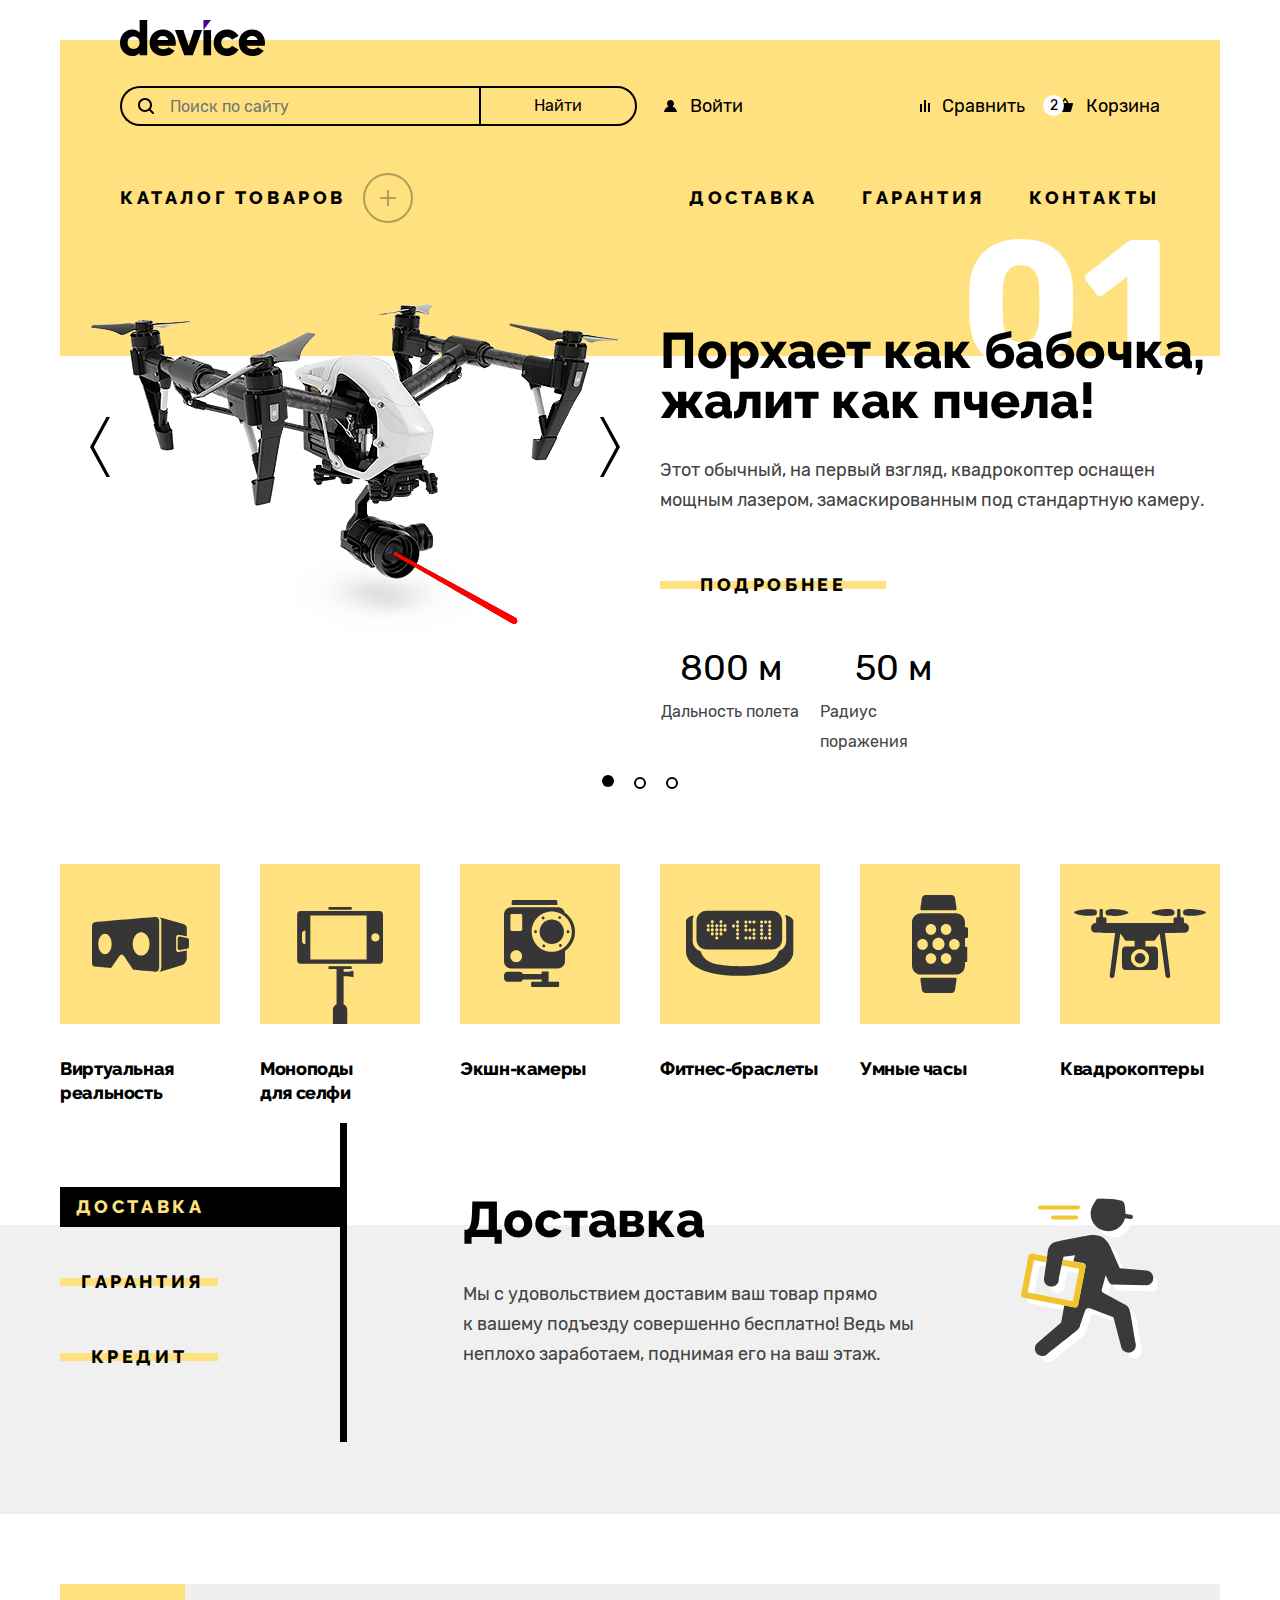
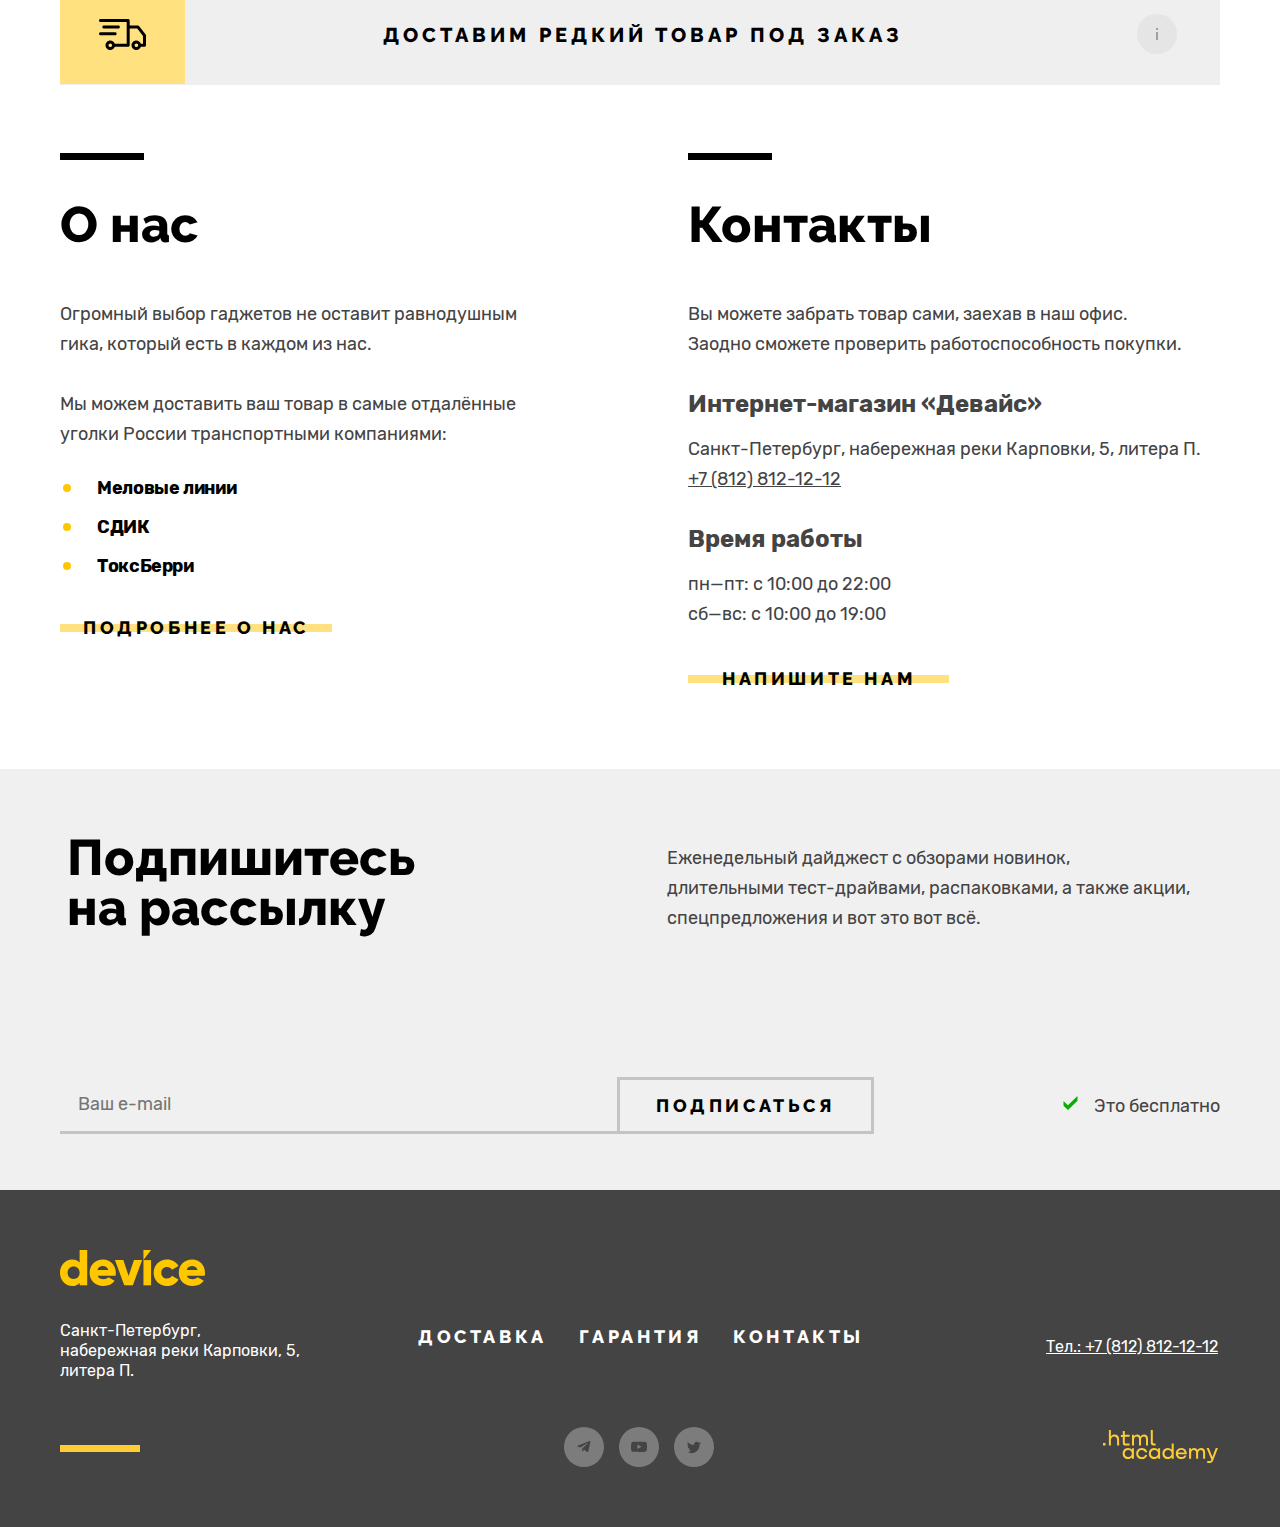
==== commit f4683b95: "last changes" ====
--- a/index.html
+++ b/index.html
@@ -1023,7 +1023,7 @@
                         <path d="M3 4H1V12H3V4Z" fill="black" />
                       </svg>
                     </button>
-                    <span class="tooltip-text">
+                    <span class="tooltip-text tooltip-text-close">
                       Постараемся найти, сколько нужно. Привезём сколько
                       получится по требованиям к провозу багажа.</span
                     >
--- a/styles/styles.css
+++ b/styles/styles.css
@@ -127,7 +127,7 @@
   font-weight: 400;
   display: flex;
   /* margin: 0; */
-  margin-bottom: 14px;
+  margin-bottom: 29px;
 }
 
 .user-navigation-catalog {
@@ -167,16 +167,15 @@
   position: relative;
 }
 
-/* .search-label:focus-within::before {
-  content: "";
-  position: absolute;
-  outline: 2px solid #af4fff;
+.search-label:focus-within::before {
+  content: "";
+  position: absolute;
   left: -2px;
   top: -2px;
   right: -2px;
   bottom: -2px;
-  inset: -2px;
-}  */
+  outline: 2px solid #af4fff;
+}
 
 .search-label-catalog:focus-within::before {
   bottom: 28px;
@@ -212,7 +211,8 @@
 
 .button-search {
   width: 158px;
-  height: 40px;
+  /* height: 40px; */
+  min-height: 40px;
   padding: 8px;
   border: 2px solid #000000;
   border-radius: 0 50px 50px 0;
@@ -353,7 +353,6 @@
   text-transform: none;
   letter-spacing: normal;
   outline: none;
-
   /* margin-bottom: 30px; */
   position: relative;
 }
@@ -425,19 +424,9 @@
   position: relative;
 }
 
-.compare-main-page {
-  position: absolute;
-  left: -121px;
-  top: -15px;
-}
-
 .user-navigation-link.basket {
-  /* display: block; */
-  /* padding-left: 40px; */
-  /* margin-left: auto; */
-  /* margin-left: -7px; */
-  /* padding-left: 33px; */
-  position: relative;
+  position: relative;
+  margin-left: 17px;
 }
 
 .icon-basket {
@@ -461,8 +450,9 @@
   border-radius: 50%;
   top: 0;
   left: -14px;
-  padding-top: 3px;
+  padding-top: 2px;
   box-sizing: border-box;
+  /* margin-left: 10px; */
 }
 
 .user-navigation-link:hover {
@@ -477,9 +467,6 @@
   content: "";
   position: absolute;
   outline: 2px solid rgba(175, 79, 255, 1);
-  /* display: block;
-  width: calc(100% + 4px);
-  height: calc(100% + 4px); */
   left: -2px;
   top: -2px;
   right: -2px;
@@ -495,9 +482,6 @@
   font-weight: 800;
   letter-spacing: 3.6px;
   text-transform: uppercase;
-  /* margin: 0;
-  padding: 0; */
-  /* z-index: 2; */
 }
 
 .main-navigation-catalog {
@@ -598,9 +582,6 @@
   content: "";
   position: absolute;
   outline: 2px solid #af4fff;
-  /* display: block;
-  width: calc(100% + 4px);
-  height: calc(100% + 4px); */
   left: -2px;
   top: -2px;
   right: -2px;
@@ -721,7 +702,6 @@
   margin-bottom: 26px;
   width: 307px;
 
-  /* border-spacing: 20px 12px; */
   border-collapse: collapse;
 }
 
@@ -849,12 +829,6 @@
 }
 
 /* Catalog */
-.catalog {
-  /* margin: 0 auto;
-  width: 1160px; */
-  margin-bottom: 66px;
-}
-
 .catalog-list {
   margin: 0;
   padding: 0;
@@ -983,7 +957,6 @@
 }
 
 .services-link.current:hover {
-  /* padding: 10px 158px 10px 35px; */
   padding: 5px 120px 5px 0;
 }
 
@@ -1021,7 +994,6 @@
 }
 
 .services-slider-item.slider-delivery {
-  /* background-position: right center; */
   background-image: url("../images/services-slider-1.svg");
   background-position: right 75px;
 }
@@ -1124,8 +1096,6 @@
   width: 40px;
   height: 40px;
   border-radius: 50%;
-  /* color: #dcdcdc; */
-  /* padding: 20px; */
   display: block;
   background-color: rgba(220, 220, 220, 0.5);
   position: absolute;
@@ -1154,7 +1124,6 @@
 }
 
 .modal {
-  /* position: relative; */
   position: absolute;
   top: 50%;
   left: 50%;
@@ -1422,7 +1391,9 @@
   top: 36px;
   right: -36px;
   z-index: 6;
-
+}
+
+.tooltip-text-close {
   display: none;
 }
 
@@ -1446,9 +1417,6 @@
   height: 56px;
   width: 176px;
   display: flex;
-  /* position: absolute; */
-  /* top: 340px;
-  right: 70px; */
   position: relative;
 }
 
@@ -1519,14 +1487,8 @@
 .minus-svg {
   width: 16px;
   height: 16px;
-  /* position: center; */
-  /* top: 0;
-  right: 0;
-  bottom: 0;
-  left: 0; */
-}
-
-/* About us */
+}
+
 /* About us */
 .about-us-contacts {
   font-family: "Rubik", sans-serif;
@@ -1810,10 +1772,10 @@
   outline: 2px solid #af4fff;
 
   display: block;
-  width: 267px;
-  height: 61px;
   left: -5px;
   top: -5px;
+  right: -5px;
+  bottom: -5px;
 }
 
 .subscription-button:disabled {
@@ -1868,9 +1830,6 @@
   content: "";
   position: absolute;
   outline: 2px solid #af4fff;
-  /* display: block;
-  width: calc(100% + 4px);
-  height: calc(100% + 4px); */
   left: -2px;
   top: -2px;
   right: -2px;
@@ -2019,9 +1978,6 @@
   content: "";
   position: absolute;
   outline: 2px solid #af4fff;
-  /* display: block;
-  width: calc(100% + 4px);
-  height: calc(100% + 4px); */
   inset: -2px;
 }
 
@@ -2042,9 +1998,6 @@
   content: "";
   position: absolute;
   outline: 2px solid #af4fff;
-  /* display: block;
-  width: calc(100% + 4px);
-  height: calc(100% + 4px); */
   inset: -2px;
 }
 
@@ -2072,9 +2025,6 @@
   outline: 2px solid #af4fff;
   content: "";
   position: absolute;
-  /* display: block;
-  width: calc(100% + 4px);
-  height: calc(100% + 4px); */
   left: -2px;
   top: -2px;
   right: -2px;
@@ -2182,8 +2132,6 @@
   padding: 0;
   display: flex;
   flex-wrap: wrap;
-  /* margin-left: 60px; */
-  /* justify-content: space-between; */
   list-style: none;
   /* margin-bottom: 34px; */
 }
@@ -2228,9 +2176,6 @@
   content: "";
   position: absolute;
   outline: 2px solid #af4fff;
-  /* display: block;
-    width: calc(100% + 4px);
-    height: calc(100% + 4px); */
   inset: -2px;
 }
 
@@ -2297,11 +2242,6 @@
 }
 
 /* Range scale */
-/* .range {
-  position: relative;
-  margin-bottom: 11px;
-} */
-
 .range-scale {
   position: relative;
   height: 2px;
@@ -2460,10 +2400,6 @@
   padding: 0;
   list-style: none;
   margin-top: -1px;
-}
-
-.control-input {
-  display: none;
 }
 
 .catalog-filter-item {
@@ -2503,6 +2439,10 @@
   background-size: 10px;
 }
 
+.control-input {
+  position: relative;
+}
+
 .control-input[type="checkbox"]:checked + .control-mark {
   background-image: url("../images/tick.svg");
   border: 2px solid #000000;
@@ -2520,6 +2460,10 @@
   position: absolute;
   outline: 2px solid #af4fff;
   inset: -2px;
+  left: -2px;
+  top: -2px;
+  right: -2px;
+  bottom: -2px;
 }
 
 .control:hover .control-mark {
@@ -2533,13 +2477,6 @@
 .control-input:disabled + .control-mark {
   opacity: 0.1;
 }
-
-/* .control:focus-visible .control-mark::after {
-  content: "";
-  position: absolute;
-  outline: 2px solid #af4fff;
-  inset: -4px;
-} */
 
 /* Radio */
 .button-filter {
@@ -2581,10 +2518,6 @@
   outline: 2px solid #af4fff;
   inset: -2px;
 }
-
-/* .radio {
-  padding-right: 16px;
-} */
 
 /* Sorting */
 .sorting {
@@ -2842,10 +2775,10 @@
   outline: 2px solid #af4fff;
 
   display: block;
-  width: 765px;
-  height: 65px;
   left: -5px;
   top: -5px;
+  bottom: -5px;
+  right: -5px;
 }
 
 .button-product-list:disabled {
@@ -2862,12 +2795,6 @@
   /* padding: 25px; */
   align-items: center;
 }
-
-/* .pagination-list {
-  margin: 0;
-  padding: 0;
-  list-style: none;
-} */
 
 .pagination-pages {
   margin: 0;
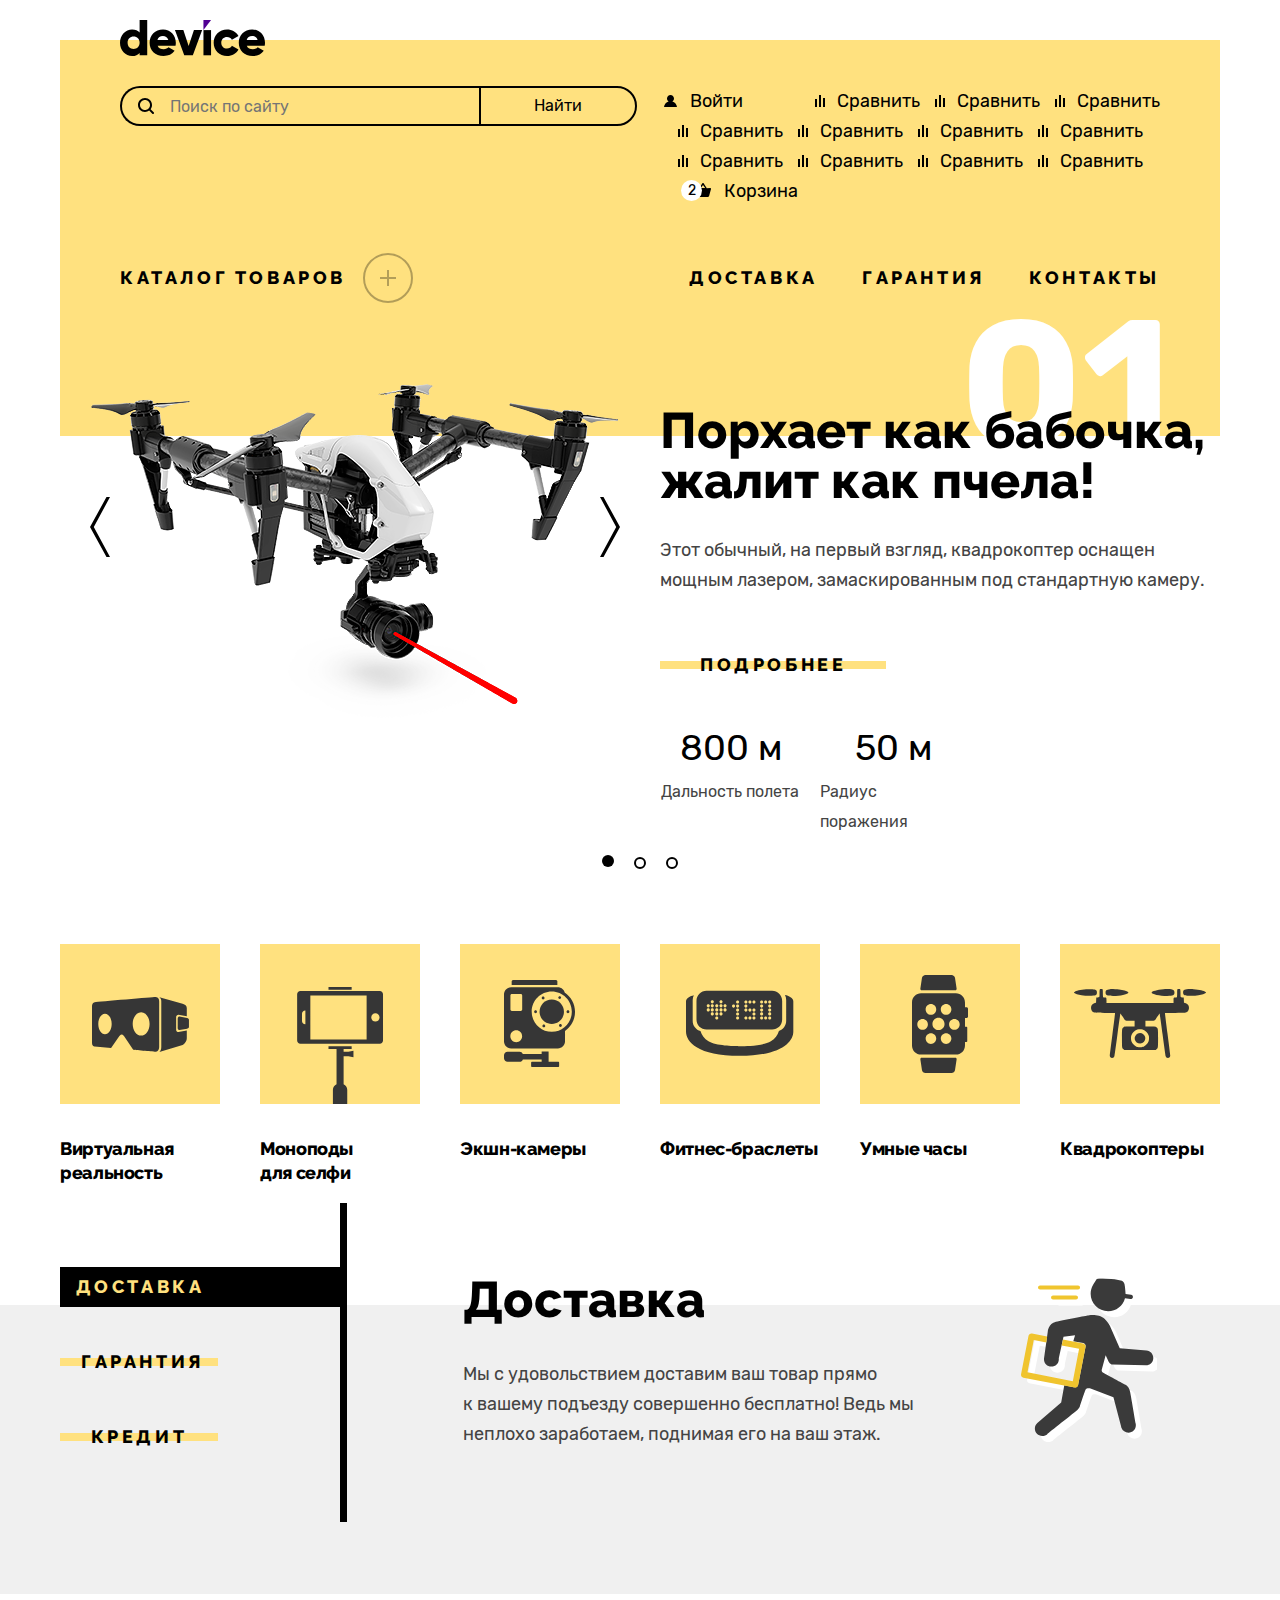
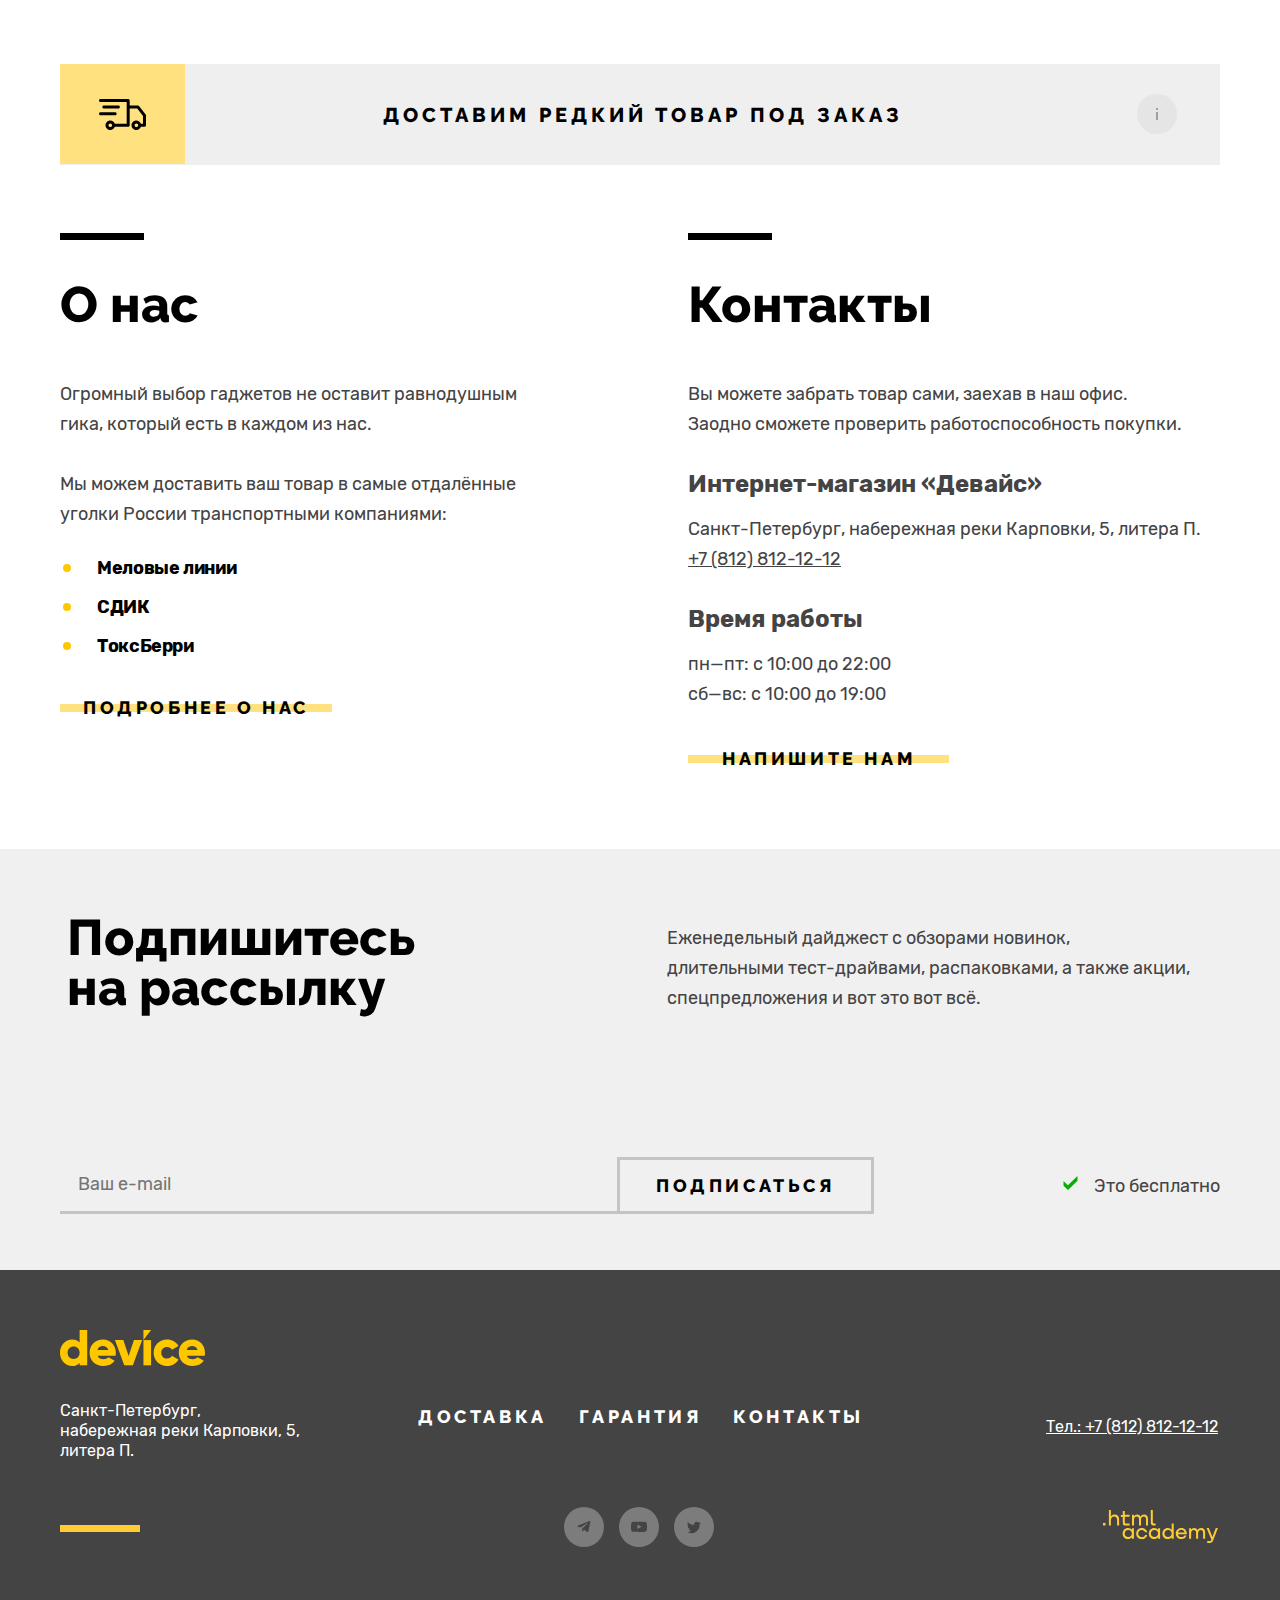
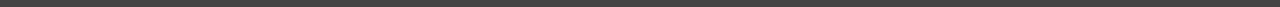
==== commit 65bae88e: "Merge pull request #10 from TaliUltra/master" ====
--- a/index.html
+++ b/index.html
@@ -63,6 +63,236 @@
                       fill="black"
                     /></svg
                   >Войти
+                </a>
+              </li>
+              <li class="user-navigation-item">
+                <a class="user-navigation-link compare-main-page" href="#">
+                  <svg
+                    class="navigation-icon"
+                    xmlns="http://www.w3.org/2000/svg"
+                    width="10"
+                    height="12"
+                    viewBox="0 0 10 12"
+                    fill="none"
+                  >
+                    <g clip-path="url(#clip0_45973_956)">
+                      <path d="M6 0H4V12H6V0Z" fill="black" />
+                      <path d="M2 4H0V12H2V4Z" fill="black" />
+                      <path d="M10 3H8V12H10V3Z" fill="black" />
+                    </g>
+                    <defs>
+                      <clipPath id="clip0_45973_956">
+                        <rect width="10" height="12" fill="white" />
+                      </clipPath>
+                    </defs></svg
+                  >Сравнить
+                </a>
+              </li>
+              <li class="user-navigation-item">
+                <a class="user-navigation-link compare-main-page" href="#">
+                  <svg
+                    class="navigation-icon"
+                    xmlns="http://www.w3.org/2000/svg"
+                    width="10"
+                    height="12"
+                    viewBox="0 0 10 12"
+                    fill="none"
+                  >
+                    <g clip-path="url(#clip0_45973_956)">
+                      <path d="M6 0H4V12H6V0Z" fill="black" />
+                      <path d="M2 4H0V12H2V4Z" fill="black" />
+                      <path d="M10 3H8V12H10V3Z" fill="black" />
+                    </g>
+                    <defs>
+                      <clipPath id="clip0_45973_956">
+                        <rect width="10" height="12" fill="white" />
+                      </clipPath>
+                    </defs></svg
+                  >Сравнить
+                </a>
+              </li>
+              <li class="user-navigation-item">
+                <a class="user-navigation-link compare-main-page" href="#">
+                  <svg
+                    class="navigation-icon"
+                    xmlns="http://www.w3.org/2000/svg"
+                    width="10"
+                    height="12"
+                    viewBox="0 0 10 12"
+                    fill="none"
+                  >
+                    <g clip-path="url(#clip0_45973_956)">
+                      <path d="M6 0H4V12H6V0Z" fill="black" />
+                      <path d="M2 4H0V12H2V4Z" fill="black" />
+                      <path d="M10 3H8V12H10V3Z" fill="black" />
+                    </g>
+                    <defs>
+                      <clipPath id="clip0_45973_956">
+                        <rect width="10" height="12" fill="white" />
+                      </clipPath>
+                    </defs></svg
+                  >Сравнить
+                </a>
+              </li>
+              <li class="user-navigation-item">
+                <a class="user-navigation-link compare-main-page" href="#">
+                  <svg
+                    class="navigation-icon"
+                    xmlns="http://www.w3.org/2000/svg"
+                    width="10"
+                    height="12"
+                    viewBox="0 0 10 12"
+                    fill="none"
+                  >
+                    <g clip-path="url(#clip0_45973_956)">
+                      <path d="M6 0H4V12H6V0Z" fill="black" />
+                      <path d="M2 4H0V12H2V4Z" fill="black" />
+                      <path d="M10 3H8V12H10V3Z" fill="black" />
+                    </g>
+                    <defs>
+                      <clipPath id="clip0_45973_956">
+                        <rect width="10" height="12" fill="white" />
+                      </clipPath>
+                    </defs></svg
+                  >Сравнить
+                </a>
+              </li>
+              <li class="user-navigation-item">
+                <a class="user-navigation-link compare-main-page" href="#">
+                  <svg
+                    class="navigation-icon"
+                    xmlns="http://www.w3.org/2000/svg"
+                    width="10"
+                    height="12"
+                    viewBox="0 0 10 12"
+                    fill="none"
+                  >
+                    <g clip-path="url(#clip0_45973_956)">
+                      <path d="M6 0H4V12H6V0Z" fill="black" />
+                      <path d="M2 4H0V12H2V4Z" fill="black" />
+                      <path d="M10 3H8V12H10V3Z" fill="black" />
+                    </g>
+                    <defs>
+                      <clipPath id="clip0_45973_956">
+                        <rect width="10" height="12" fill="white" />
+                      </clipPath>
+                    </defs></svg
+                  >Сравнить
+                </a>
+              </li>
+              <li class="user-navigation-item">
+                <a class="user-navigation-link compare-main-page" href="#">
+                  <svg
+                    class="navigation-icon"
+                    xmlns="http://www.w3.org/2000/svg"
+                    width="10"
+                    height="12"
+                    viewBox="0 0 10 12"
+                    fill="none"
+                  >
+                    <g clip-path="url(#clip0_45973_956)">
+                      <path d="M6 0H4V12H6V0Z" fill="black" />
+                      <path d="M2 4H0V12H2V4Z" fill="black" />
+                      <path d="M10 3H8V12H10V3Z" fill="black" />
+                    </g>
+                    <defs>
+                      <clipPath id="clip0_45973_956">
+                        <rect width="10" height="12" fill="white" />
+                      </clipPath>
+                    </defs></svg
+                  >Сравнить
+                </a>
+              </li>
+              <li class="user-navigation-item">
+                <a class="user-navigation-link compare-main-page" href="#">
+                  <svg
+                    class="navigation-icon"
+                    xmlns="http://www.w3.org/2000/svg"
+                    width="10"
+                    height="12"
+                    viewBox="0 0 10 12"
+                    fill="none"
+                  >
+                    <g clip-path="url(#clip0_45973_956)">
+                      <path d="M6 0H4V12H6V0Z" fill="black" />
+                      <path d="M2 4H0V12H2V4Z" fill="black" />
+                      <path d="M10 3H8V12H10V3Z" fill="black" />
+                    </g>
+                    <defs>
+                      <clipPath id="clip0_45973_956">
+                        <rect width="10" height="12" fill="white" />
+                      </clipPath>
+                    </defs></svg
+                  >Сравнить
+                </a>
+              </li>
+              <li class="user-navigation-item">
+                <a class="user-navigation-link compare-main-page" href="#">
+                  <svg
+                    class="navigation-icon"
+                    xmlns="http://www.w3.org/2000/svg"
+                    width="10"
+                    height="12"
+                    viewBox="0 0 10 12"
+                    fill="none"
+                  >
+                    <g clip-path="url(#clip0_45973_956)">
+                      <path d="M6 0H4V12H6V0Z" fill="black" />
+                      <path d="M2 4H0V12H2V4Z" fill="black" />
+                      <path d="M10 3H8V12H10V3Z" fill="black" />
+                    </g>
+                    <defs>
+                      <clipPath id="clip0_45973_956">
+                        <rect width="10" height="12" fill="white" />
+                      </clipPath>
+                    </defs></svg
+                  >Сравнить
+                </a>
+              </li>
+              <li class="user-navigation-item">
+                <a class="user-navigation-link compare-main-page" href="#">
+                  <svg
+                    class="navigation-icon"
+                    xmlns="http://www.w3.org/2000/svg"
+                    width="10"
+                    height="12"
+                    viewBox="0 0 10 12"
+                    fill="none"
+                  >
+                    <g clip-path="url(#clip0_45973_956)">
+                      <path d="M6 0H4V12H6V0Z" fill="black" />
+                      <path d="M2 4H0V12H2V4Z" fill="black" />
+                      <path d="M10 3H8V12H10V3Z" fill="black" />
+                    </g>
+                    <defs>
+                      <clipPath id="clip0_45973_956">
+                        <rect width="10" height="12" fill="white" />
+                      </clipPath>
+                    </defs></svg
+                  >Сравнить
+                </a>
+              </li>
+              <li class="user-navigation-item">
+                <a class="user-navigation-link compare-main-page" href="#">
+                  <svg
+                    class="navigation-icon"
+                    xmlns="http://www.w3.org/2000/svg"
+                    width="10"
+                    height="12"
+                    viewBox="0 0 10 12"
+                    fill="none"
+                  >
+                    <g clip-path="url(#clip0_45973_956)">
+                      <path d="M6 0H4V12H6V0Z" fill="black" />
+                      <path d="M2 4H0V12H2V4Z" fill="black" />
+                      <path d="M10 3H8V12H10V3Z" fill="black" />
+                    </g>
+                    <defs>
+                      <clipPath id="clip0_45973_956">
+                        <rect width="10" height="12" fill="white" />
+                      </clipPath>
+                    </defs></svg
+                  >Сравнить
                 </a>
               </li>
               <li class="user-navigation-item">
@@ -861,7 +1091,6 @@
           <!-- </section> -->
 
           <!-- Footer Phone -->
-          <!-- <section class="phone"> -->
           <a class="contacts-phone-footer" href="tel:+78128121212"
             >Тел.: +7 (812) 812-12-12</a
           >
@@ -924,7 +1153,6 @@
             </svg>
           </a>
         </div>
-        <!-- </section> -->
       </div>
     </footer>
 
--- a/styles/styles.css
+++ b/styles/styles.css
@@ -41,7 +41,6 @@
 
 body {
   margin: 0;
-  /* min-width: 1240px; */
   min-width: 1240px;
   display: flex;
   flex-direction: column;
@@ -56,8 +55,6 @@
 
 .main-header {
   color: #000000;
-  /* margin-top: 40px;
-  width: 1160px; */
   padding-left: 40px;
   padding-right: 40px;
 }
@@ -67,7 +64,6 @@
   margin: 0 auto;
   padding-left: 40px;
   padding-right: 40px;
-  /* margin-top: -20px; */
   position: relative;
 }
 
@@ -126,7 +122,6 @@
   line-height: 30px;
   font-weight: 400;
   display: flex;
-  /* margin: 0; */
   margin-bottom: 29px;
 }
 
@@ -155,12 +150,12 @@
   padding: 0;
   width: 517px;
   display: flex;
-  /* margin-bottom: 30px; */
   margin-right: 26px;
 }
 
 .search-form {
   display: flex;
+  align-items: flex-start;
 }
 
 .search-label {
@@ -194,7 +189,6 @@
   font-size: 16px;
   font-weight: 400;
   line-height: 20px;
-  /* vertical-align: bottom; */
   border-right: none;
 
   background-image: url("../images/nav-search.svg");
@@ -211,7 +205,6 @@
 
 .button-search {
   width: 158px;
-  /* height: 40px; */
   min-height: 40px;
   padding: 8px;
   border: 2px solid #000000;
@@ -223,7 +216,6 @@
   font-size: 16px;
   font-weight: 400;
   line-height: 20px;
-  /* vertical-align: bottom; */
   position: relative;
 }
 
@@ -300,12 +292,10 @@
 
 .main-navigation-wrapper:hover .main-navigation-tooltip-container {
   display: flex;
-  /* display: block; */
 }
 
 .main-navigation-tooltip-container {
   width: 1040px;
-  /* margin: 0 auto; */
   background-color: #ffe17f;
   position: absolute;
   top: 100%;
@@ -322,7 +312,6 @@
 }
 
 .main-navigation-tooltip-container:hover {
-  /* display: block; */
   display: flex;
 }
 
@@ -353,7 +342,6 @@
   text-transform: none;
   letter-spacing: normal;
   outline: none;
-  /* margin-bottom: 30px; */
   position: relative;
 }
 
@@ -419,7 +407,6 @@
   line-height: 30px;
   font-weight: 400;
   text-decoration: none;
-  /* min-height: 30px; */
   font-size: 18px;
   position: relative;
 }
@@ -436,8 +423,6 @@
 .items-number {
   display: block;
   position: absolute;
-  /* top: 2px;
-  left: 33px; */
   color: #000000;
   text-align: center;
   font-family: "Rubik", sans-serif;
@@ -452,7 +437,6 @@
   left: -14px;
   padding-top: 2px;
   box-sizing: border-box;
-  /* margin-left: 10px; */
 }
 
 .user-navigation-link:hover {
@@ -471,7 +455,6 @@
   top: -2px;
   right: -2px;
   bottom: -2px;
-  /* opacity: 1; */
 }
 
 /* Main navigation */
@@ -497,7 +480,6 @@
   letter-spacing: 3.6px;
   text-transform: uppercase;
   text-decoration: none;
-  /* margin-right: 276px; */
   width: 293px;
   display: flex;
   position: relative;
@@ -590,8 +572,6 @@
 
 /* Samples */
 .samples {
-  /* margin: 0 auto;
-  width: 1160px; */
   font-family: "Rubik", sans-serif;
   color: #444444;
   font-weight: 400;
@@ -657,9 +637,7 @@
   font-size: 180px;
   font-weight: 700;
   line-height: 180px;
-  /* z-index: 0; */
   width: 250px;
-  /* align-self: center; */
   margin-top: 10px;
 }
 
@@ -691,8 +669,6 @@
   text-transform: uppercase;
   text-decoration: none;
   letter-spacing: 3.6px;
-  /* margin-bottom: 50px; */
-  /* width: 177px; */
   padding: 5px 40px;
 }
 
@@ -773,7 +749,6 @@
   justify-content: space-between;
   margin: 0;
   list-style: none;
-  /* margin-bottom: 70px; */
   position: absolute;
   bottom: 0;
   left: 50%;
@@ -786,7 +761,6 @@
   height: 12px;
   border: none;
   cursor: pointer;
-  /* background-image: url('../images/circle-black.svg'); */
   background-color: #000000;
   border-radius: 50%;
 }
@@ -794,9 +768,7 @@
 .slider-pagination-button {
   width: 12px;
   height: 12px;
-  /* border: none; */
   cursor: pointer;
-  /* background-image: url('../images/circle-white.svg'); */
   position: relative;
   outline: none;
   border: 2px solid #000000;
@@ -833,9 +805,6 @@
   margin: 0;
   padding: 0;
   list-style: none;
-  /* display: flex;
-  flex-wrap: wrap;
-  justify-content: space-between; */
   display: grid;
   grid-template-columns: repeat(6, 160px);
   gap: 40px;
@@ -907,9 +876,6 @@
   display: flex;
   flex-direction: column;
   width: 280px;
-  /* position: relative; */
-
-  /* border-right: 7px solid #000000; */
   margin-right: 123px;
 }
 
@@ -921,7 +887,6 @@
   height: 319px;
   left: 320px;
   top: 0;
-  /* margin-right: 116px; */
 }
 
 .services-item {
@@ -976,7 +941,6 @@
   list-style: none;
   margin: 0;
   padding: 0;
-  /* margin-top: 75px; */
 }
 
 .services-slider-item {
@@ -1241,7 +1205,6 @@
 }
 
 .delivery-form-field {
-  /* height: 54px; */
   color: #000000;
   font-family: "Rubik", sans-serif;
   font-size: 16px;
@@ -1322,8 +1285,6 @@
 .tooltip-title {
   position: relative;
   margin-bottom: 15px;
-  /* width: 113px;
-  height: 20px; */
   align-self: flex-start;
   line-height: 20px;
   display: block;
@@ -1332,7 +1293,6 @@
 .tooltip {
   position: absolute;
   margin: 0;
-  /* margin-left: -20px; */
   border: none;
   background-color: transparent;
   padding: 0;
@@ -1374,7 +1334,6 @@
 }
 
 .tooltip-text {
-  /* margin-top: 10px; */
   color: #ffffff;
   background-color: #000000;
   font-family: "Rubik", sans-serif;
@@ -1428,7 +1387,6 @@
   height: 58px;
   cursor: pointer;
   position: absolute;
-  /* position: relative; */
   z-index: 2;
   outline: none;
   background-color: rgba(240, 240, 240, 1);
@@ -1479,7 +1437,6 @@
 
   width: 56px;
   height: 58px;
-  /* position: relative; */
   padding: 0 60px;
   outline: 2px solid #ff3d3d;
 }
@@ -1504,7 +1461,6 @@
 }
 
 .about-us {
-  /* margin-right: 108px; */
   margin-right: auto;
   position: relative;
   width: 500px;
@@ -1543,7 +1499,6 @@
 }
 
 .delivery-companies {
-  /* margin: 0; */
   list-style-type: none;
   padding: 0;
   margin-top: -1px;
@@ -1583,9 +1538,6 @@
   text-transform: uppercase;
   text-decoration: none;
   color: #000000;
-  /* width: 270px; */
-  /* height: 40px; */
-  /* padding: 5px 23px; */
   font-size: 18px;
   line-height: 30px;
 
@@ -1671,7 +1623,6 @@
 
 .contact-us {
   margin-top: 30px;
-  /* width: 219px; */
   padding: 5px 34px;
 }
 
@@ -1751,7 +1702,6 @@
   border: 3px solid #c4c4c4;
   position: relative;
   background-color: transparent;
-  /* text-shadow: 0 4px 4px rgba(0, 0, 0, 0.25); */
 }
 
 .subscription-button:hover {
@@ -1770,7 +1720,6 @@
   content: "";
   position: absolute;
   outline: 2px solid #af4fff;
-
   display: block;
   left: -5px;
   top: -5px;
@@ -1874,7 +1823,6 @@
   text-transform: uppercase;
   grid-column: 2 / 3;
   grid-row: 1 / 2;
-  /* align-self: center; */
   padding-left: 1px;
   padding-top: -1px;
 }
@@ -1944,9 +1892,6 @@
   margin: 0 auto;
   width: 150px;
   padding: 0;
-  /* display: flex;
-  flex-wrap: wrap;
-  justify-content: space-between; */
   display: grid;
   gap: 15px;
   grid-template-columns: repeat(3, 40px);
@@ -2107,8 +2052,6 @@
 
 /* Main content */
 .page-content {
-  /* margin: 0 auto;
-  width: 1160px; */
   padding-top: 35px;
   padding-bottom: 31px;
   padding-left: 100px;
@@ -2122,18 +2065,15 @@
   line-height: 50px;
   color: #000000;
   margin-top: 0;
-  /* margin-left: 60px; */
   margin-bottom: 10px;
 }
 
 .breadcrumbs {
   margin: 0;
-  /* width: 429px; */
   padding: 0;
   display: flex;
   flex-wrap: wrap;
   list-style: none;
-  /* margin-bottom: 34px; */
 }
 
 .breadcrumbs-item {
@@ -2192,8 +2132,6 @@
 }
 
 .catalog-container {
-  /* margin: 0 auto;
-  width: 1160px; */
   display: flex;
   margin-top: -2px;
 }
@@ -2247,9 +2185,7 @@
   height: 2px;
   width: 200px;
   margin-bottom: 12px;
-  /* background-color: #000000; */
   background-color: rgba(220, 220, 220, 1);
-  /* left: 9px; */
   left: 0;
 }
 
@@ -2257,7 +2193,6 @@
   position: absolute;
   height: 2px;
   width: 119px;
-  /* background-color: rgba(220, 220, 220, 1); */
   background-color: #000000;
   left: 8px;
   z-index: 1;
@@ -2275,7 +2210,6 @@
 }
 
 .range-toggle:hover {
-  /* opacity: 0.5; */
   z-index: 10;
   border-color: rgba(0, 0, 0, 0.5);
 }
@@ -2337,7 +2271,6 @@
 
 .range-wrapper-inputs {
   display: flex;
-  /* justify-content: space-between; */
 }
 
 .catalog-filter-label {
@@ -2357,13 +2290,11 @@
   width: 55px;
   padding: 0 2px;
   font: inherit;
-  /* text-align: center; */
   display: flex;
   justify-content: space-between;
   background-color: transparent;
   border: none;
   appearance: textfield;
-  /* color: rgba(0, 0, 0, 0.3); */
   outline: none;
 }
 
@@ -2396,7 +2327,6 @@
 
 .catalog-filter-list {
   margin: 0;
-  /* margin-top: 20px; */
   padding: 0;
   list-style: none;
   margin-top: -1px;
@@ -2419,7 +2349,6 @@
   position: relative;
   display: block;
   padding-left: 36px;
-  /* margin-bottom: 10px; */
 }
 
 .control-radio {
@@ -2428,7 +2357,6 @@
 
 .control-mark {
   position: absolute;
-  /* top: 2px; */
   left: 0;
   width: 16px;
   height: 16px;
@@ -2488,7 +2416,6 @@
   text-transform: uppercase;
   color: #000000;
   border: none;
-  /* width: 220px; */
   margin-top: 2px;
   padding: 5px 49px;
 }
@@ -2575,12 +2502,10 @@
   content: "";
   position: absolute;
   outline: 2px solid #af4fff;
-  /* display: block; */
   left: -10px;
   top: -4px;
   right: -2px;
   bottom: -4px;
-  /* inset: -2px; */
 }
 
 .sort-list {
@@ -2596,7 +2521,6 @@
   width: 30px;
   height: 30px;
   text-decoration: none;
-  /* color: rgb(175, 174, 174); */
   display: block;
   position: relative;
 }
@@ -2621,7 +2545,6 @@
   content: "";
   position: absolute;
   outline: 2px solid #af4fff;
-  /* display: block; */
   inset: -2px;
   top: -2px;
 }
@@ -2688,7 +2611,6 @@
   content: "";
   position: absolute;
   outline: 2px solid #af4fff;
-  /* display: block; */
   inset: -2px;
 }
 
@@ -2758,7 +2680,6 @@
   border: 3px solid #e5e5e5;
   padding: 16px 39px;
   position: relative;
-  /* height: 55px; */
 }
 
 .button-product-list:hover {
@@ -2773,7 +2694,6 @@
   content: "";
   position: absolute;
   outline: 2px solid #af4fff;
-
   display: block;
   left: -5px;
   top: -5px;
@@ -2788,11 +2708,9 @@
 /* Pagination */
 .pagination {
   margin: 0 auto;
-  /* width: 710px; */
   display: flex;
   justify-content: space-between;
   background-color: #ebebeb;
-  /* padding: 25px; */
   align-items: center;
 }
 
@@ -2851,7 +2769,6 @@
   position: absolute;
   content: "";
   display: block;
-  /* background-color: #ebebeb; */
   outline: 2px solid #af4fff;
   inset: -2px;
 }
@@ -2869,11 +2786,9 @@
   line-height: 20px;
   color: rgba(68, 68, 68, 0.3);
   text-decoration: none;
-  /* position: relative; */
   display: block;
   padding: 10px 17px;
   position: absolute;
-
   top: 50%;
   left: 50%;
   transform: translate(-50%, -50%);
@@ -2892,7 +2807,6 @@
   position: absolute;
   outline: 2px solid #af4fff;
   inset: -2px;
-  /* opacity: 1; */
 }
 
 .pagination-dots {
@@ -2928,7 +2842,6 @@
   z-index: 6;
   box-sizing: border-box;
   width: 280px;
-  /* padding: 20px; */ /*as we need grey line till the border*/
   font-family: "Rubik", sans-serif;
   color: #ffffff;
   background-color: #000000;
@@ -2950,8 +2863,6 @@
 }
 
 .cart-item {
-  /* width: 280px; */
-  /* margin-bottom: 20px; */
   padding: 20px;
   display: grid;
   grid-template-columns: 39px 231px 10px;
@@ -2960,8 +2871,6 @@
 }
 
 .cart-item + .cart-item {
-  /* width: 100%; */
-  /* margin-top: 20px; */
   padding-top: 20px;
   border-top: 1px solid rgba(255, 255, 255, 0.1);
 }
@@ -3023,7 +2932,6 @@
 
 .cart-item-title {
   margin: 0;
-  /* margin-bottom: 20px; */
   padding-left: 23px;
   font-size: 16px;
   line-height: 20px;
@@ -3033,14 +2941,10 @@
 }
 
 .sum-container {
-  /* width: 320px; */
   height: 44px;
   background-color: #1a1a1a;
   position: relative;
   display: block;
-  /* left: -20px; */
-  /* margin-left: -20px;
-  margin-right: -20px; */
   margin-bottom: 20px;
 }
 
@@ -3070,7 +2974,6 @@
 }
 
 .open-cart-button-text {
-  /* margin: 0; */
   color: #000000;
   text-align: center;
   font-family: "Raleway", sans-serif;
@@ -3112,7 +3015,6 @@
   width: 14px;
   height: 6px;
   position: absolute;
-  /* transform: rotate(180deg); */
   bottom: 100%;
   left: 0;
   right: 0;
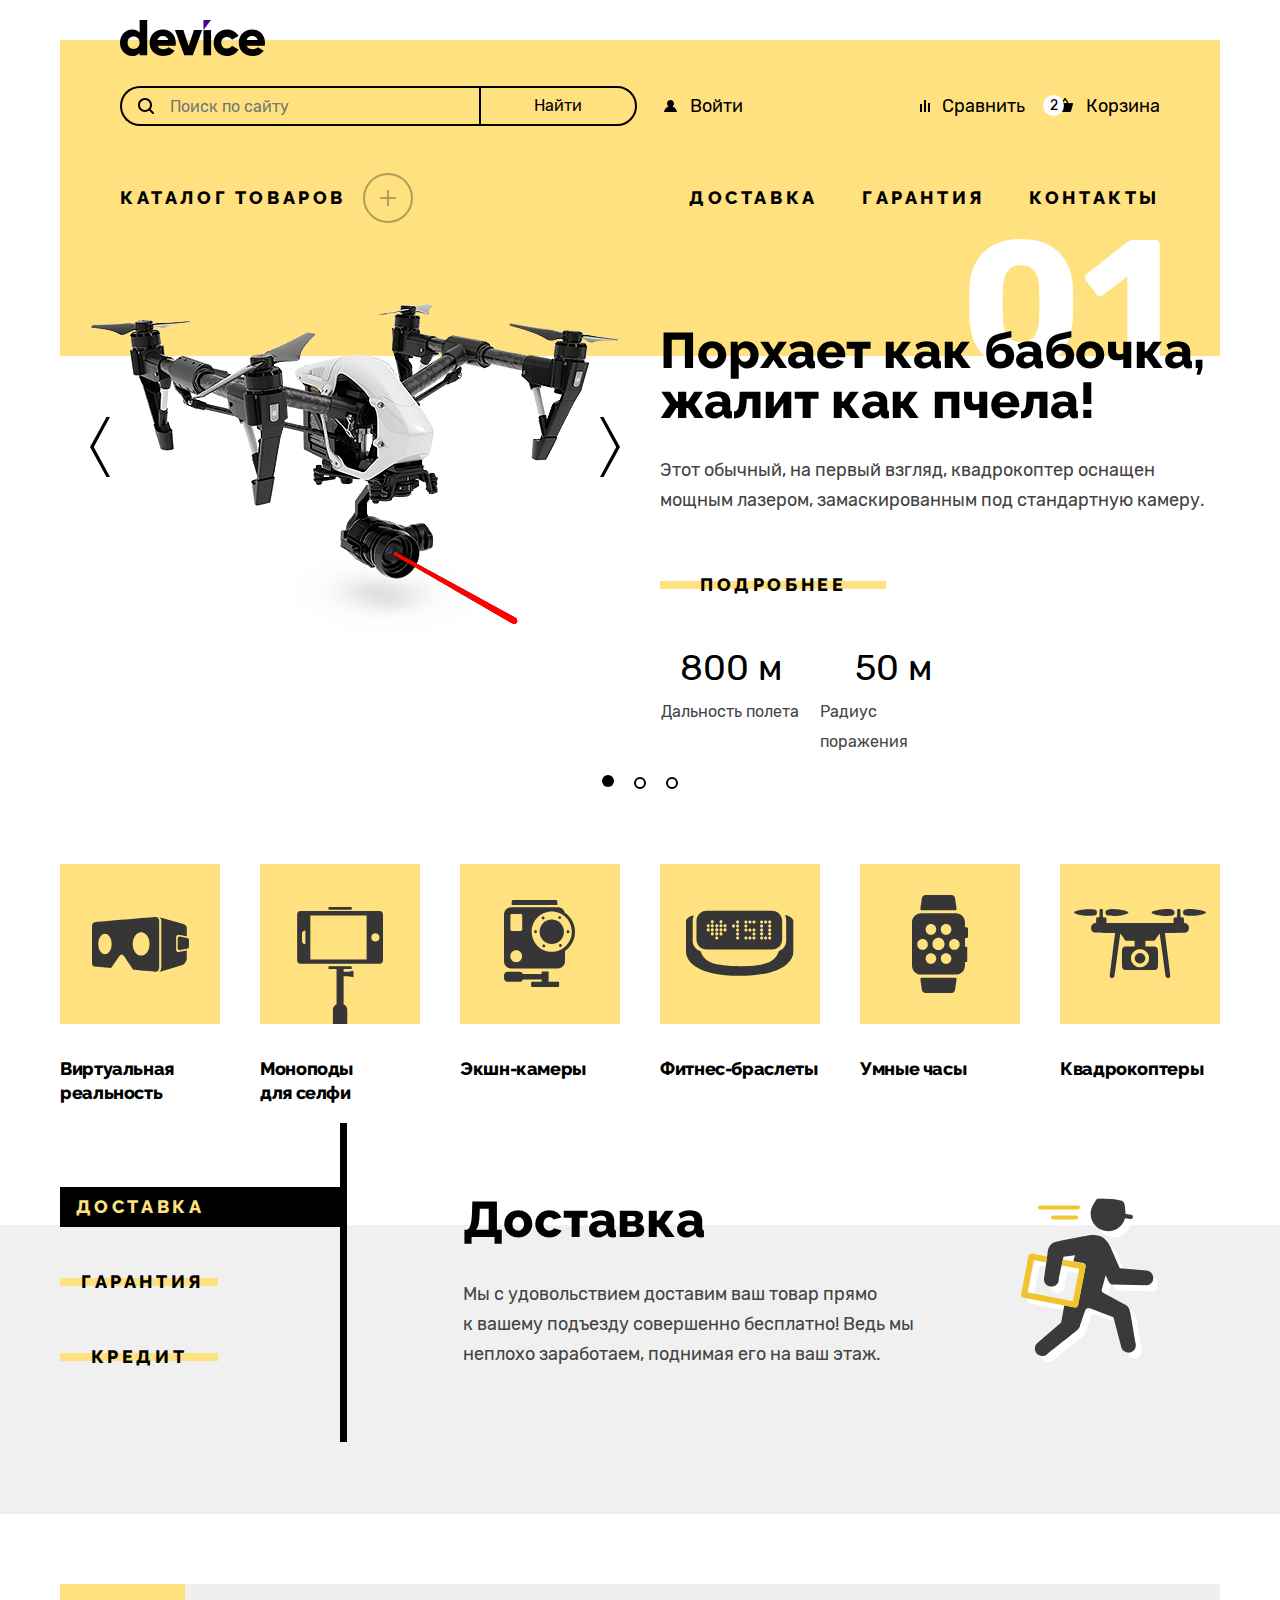
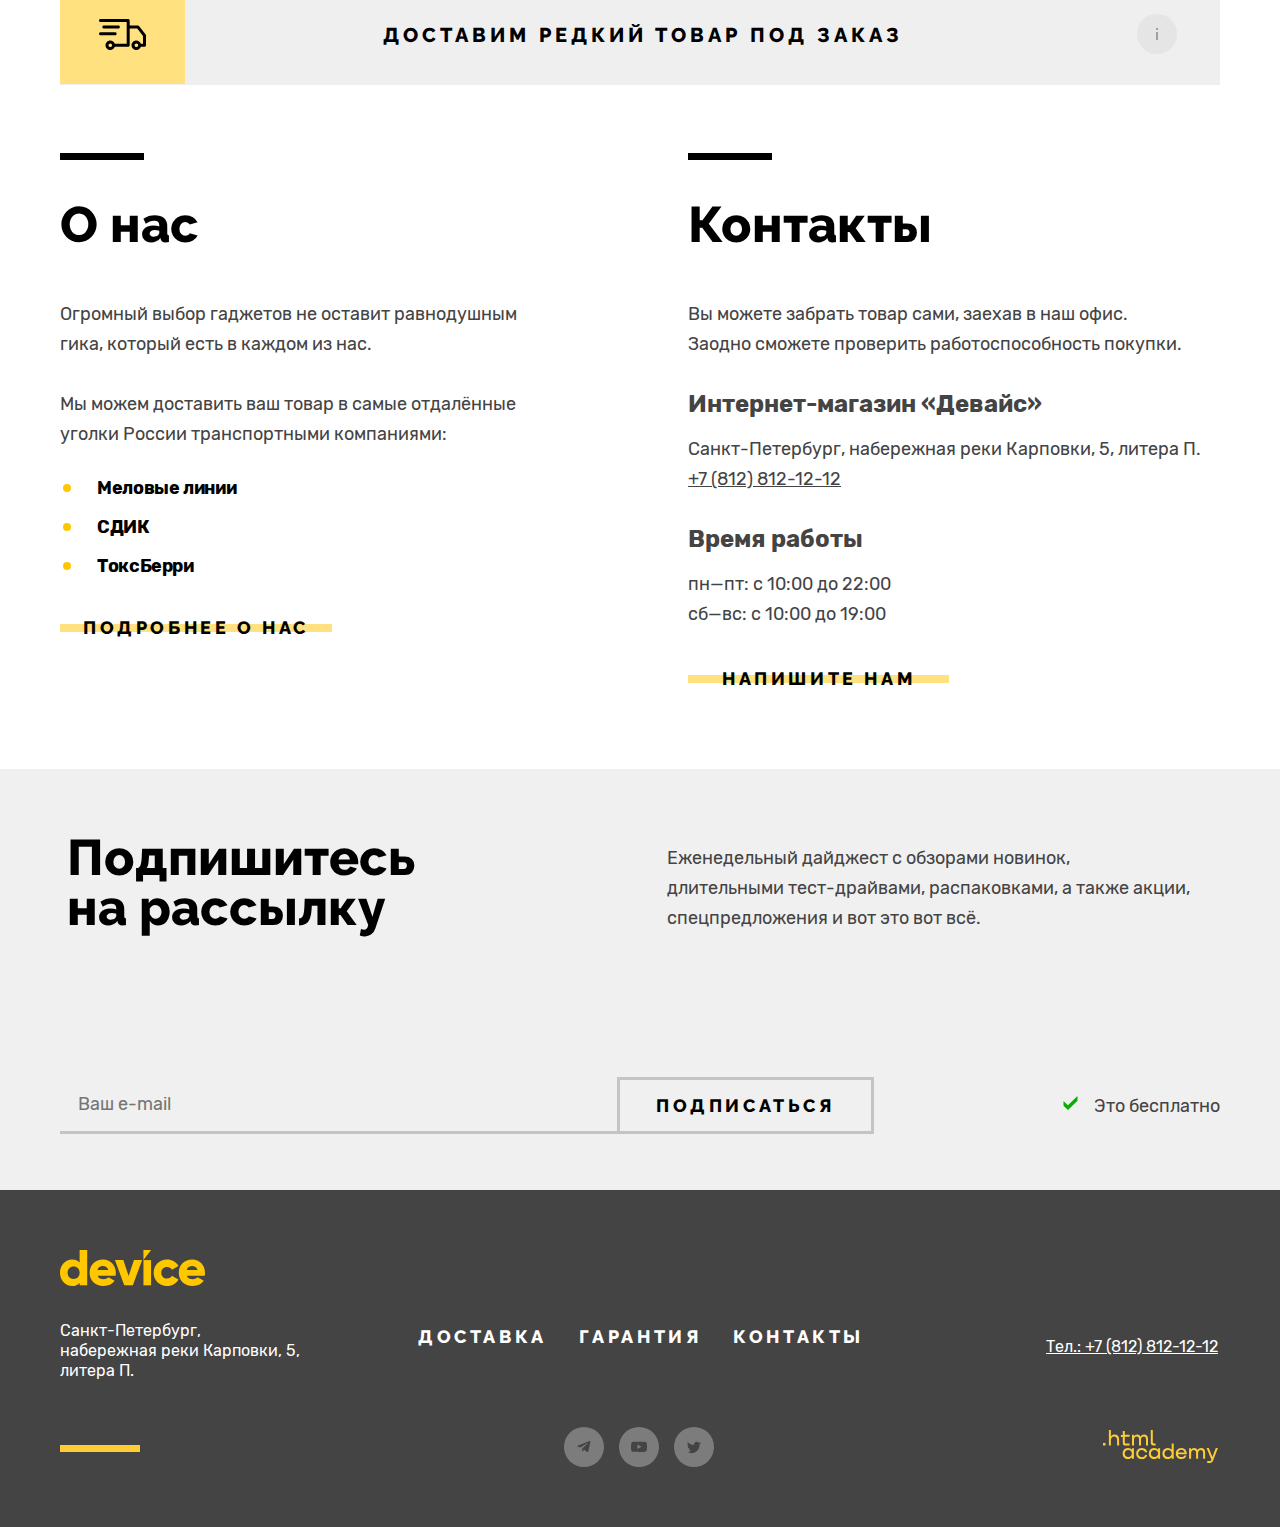
==== commit c905d6a7: "Merge pull request #11 from TaliUltra/master" ====
--- a/index.html
+++ b/index.html
@@ -63,236 +63,6 @@
                       fill="black"
                     /></svg
                   >Войти
-                </a>
-              </li>
-              <li class="user-navigation-item">
-                <a class="user-navigation-link compare-main-page" href="#">
-                  <svg
-                    class="navigation-icon"
-                    xmlns="http://www.w3.org/2000/svg"
-                    width="10"
-                    height="12"
-                    viewBox="0 0 10 12"
-                    fill="none"
-                  >
-                    <g clip-path="url(#clip0_45973_956)">
-                      <path d="M6 0H4V12H6V0Z" fill="black" />
-                      <path d="M2 4H0V12H2V4Z" fill="black" />
-                      <path d="M10 3H8V12H10V3Z" fill="black" />
-                    </g>
-                    <defs>
-                      <clipPath id="clip0_45973_956">
-                        <rect width="10" height="12" fill="white" />
-                      </clipPath>
-                    </defs></svg
-                  >Сравнить
-                </a>
-              </li>
-              <li class="user-navigation-item">
-                <a class="user-navigation-link compare-main-page" href="#">
-                  <svg
-                    class="navigation-icon"
-                    xmlns="http://www.w3.org/2000/svg"
-                    width="10"
-                    height="12"
-                    viewBox="0 0 10 12"
-                    fill="none"
-                  >
-                    <g clip-path="url(#clip0_45973_956)">
-                      <path d="M6 0H4V12H6V0Z" fill="black" />
-                      <path d="M2 4H0V12H2V4Z" fill="black" />
-                      <path d="M10 3H8V12H10V3Z" fill="black" />
-                    </g>
-                    <defs>
-                      <clipPath id="clip0_45973_956">
-                        <rect width="10" height="12" fill="white" />
-                      </clipPath>
-                    </defs></svg
-                  >Сравнить
-                </a>
-              </li>
-              <li class="user-navigation-item">
-                <a class="user-navigation-link compare-main-page" href="#">
-                  <svg
-                    class="navigation-icon"
-                    xmlns="http://www.w3.org/2000/svg"
-                    width="10"
-                    height="12"
-                    viewBox="0 0 10 12"
-                    fill="none"
-                  >
-                    <g clip-path="url(#clip0_45973_956)">
-                      <path d="M6 0H4V12H6V0Z" fill="black" />
-                      <path d="M2 4H0V12H2V4Z" fill="black" />
-                      <path d="M10 3H8V12H10V3Z" fill="black" />
-                    </g>
-                    <defs>
-                      <clipPath id="clip0_45973_956">
-                        <rect width="10" height="12" fill="white" />
-                      </clipPath>
-                    </defs></svg
-                  >Сравнить
-                </a>
-              </li>
-              <li class="user-navigation-item">
-                <a class="user-navigation-link compare-main-page" href="#">
-                  <svg
-                    class="navigation-icon"
-                    xmlns="http://www.w3.org/2000/svg"
-                    width="10"
-                    height="12"
-                    viewBox="0 0 10 12"
-                    fill="none"
-                  >
-                    <g clip-path="url(#clip0_45973_956)">
-                      <path d="M6 0H4V12H6V0Z" fill="black" />
-                      <path d="M2 4H0V12H2V4Z" fill="black" />
-                      <path d="M10 3H8V12H10V3Z" fill="black" />
-                    </g>
-                    <defs>
-                      <clipPath id="clip0_45973_956">
-                        <rect width="10" height="12" fill="white" />
-                      </clipPath>
-                    </defs></svg
-                  >Сравнить
-                </a>
-              </li>
-              <li class="user-navigation-item">
-                <a class="user-navigation-link compare-main-page" href="#">
-                  <svg
-                    class="navigation-icon"
-                    xmlns="http://www.w3.org/2000/svg"
-                    width="10"
-                    height="12"
-                    viewBox="0 0 10 12"
-                    fill="none"
-                  >
-                    <g clip-path="url(#clip0_45973_956)">
-                      <path d="M6 0H4V12H6V0Z" fill="black" />
-                      <path d="M2 4H0V12H2V4Z" fill="black" />
-                      <path d="M10 3H8V12H10V3Z" fill="black" />
-                    </g>
-                    <defs>
-                      <clipPath id="clip0_45973_956">
-                        <rect width="10" height="12" fill="white" />
-                      </clipPath>
-                    </defs></svg
-                  >Сравнить
-                </a>
-              </li>
-              <li class="user-navigation-item">
-                <a class="user-navigation-link compare-main-page" href="#">
-                  <svg
-                    class="navigation-icon"
-                    xmlns="http://www.w3.org/2000/svg"
-                    width="10"
-                    height="12"
-                    viewBox="0 0 10 12"
-                    fill="none"
-                  >
-                    <g clip-path="url(#clip0_45973_956)">
-                      <path d="M6 0H4V12H6V0Z" fill="black" />
-                      <path d="M2 4H0V12H2V4Z" fill="black" />
-                      <path d="M10 3H8V12H10V3Z" fill="black" />
-                    </g>
-                    <defs>
-                      <clipPath id="clip0_45973_956">
-                        <rect width="10" height="12" fill="white" />
-                      </clipPath>
-                    </defs></svg
-                  >Сравнить
-                </a>
-              </li>
-              <li class="user-navigation-item">
-                <a class="user-navigation-link compare-main-page" href="#">
-                  <svg
-                    class="navigation-icon"
-                    xmlns="http://www.w3.org/2000/svg"
-                    width="10"
-                    height="12"
-                    viewBox="0 0 10 12"
-                    fill="none"
-                  >
-                    <g clip-path="url(#clip0_45973_956)">
-                      <path d="M6 0H4V12H6V0Z" fill="black" />
-                      <path d="M2 4H0V12H2V4Z" fill="black" />
-                      <path d="M10 3H8V12H10V3Z" fill="black" />
-                    </g>
-                    <defs>
-                      <clipPath id="clip0_45973_956">
-                        <rect width="10" height="12" fill="white" />
-                      </clipPath>
-                    </defs></svg
-                  >Сравнить
-                </a>
-              </li>
-              <li class="user-navigation-item">
-                <a class="user-navigation-link compare-main-page" href="#">
-                  <svg
-                    class="navigation-icon"
-                    xmlns="http://www.w3.org/2000/svg"
-                    width="10"
-                    height="12"
-                    viewBox="0 0 10 12"
-                    fill="none"
-                  >
-                    <g clip-path="url(#clip0_45973_956)">
-                      <path d="M6 0H4V12H6V0Z" fill="black" />
-                      <path d="M2 4H0V12H2V4Z" fill="black" />
-                      <path d="M10 3H8V12H10V3Z" fill="black" />
-                    </g>
-                    <defs>
-                      <clipPath id="clip0_45973_956">
-                        <rect width="10" height="12" fill="white" />
-                      </clipPath>
-                    </defs></svg
-                  >Сравнить
-                </a>
-              </li>
-              <li class="user-navigation-item">
-                <a class="user-navigation-link compare-main-page" href="#">
-                  <svg
-                    class="navigation-icon"
-                    xmlns="http://www.w3.org/2000/svg"
-                    width="10"
-                    height="12"
-                    viewBox="0 0 10 12"
-                    fill="none"
-                  >
-                    <g clip-path="url(#clip0_45973_956)">
-                      <path d="M6 0H4V12H6V0Z" fill="black" />
-                      <path d="M2 4H0V12H2V4Z" fill="black" />
-                      <path d="M10 3H8V12H10V3Z" fill="black" />
-                    </g>
-                    <defs>
-                      <clipPath id="clip0_45973_956">
-                        <rect width="10" height="12" fill="white" />
-                      </clipPath>
-                    </defs></svg
-                  >Сравнить
-                </a>
-              </li>
-              <li class="user-navigation-item">
-                <a class="user-navigation-link compare-main-page" href="#">
-                  <svg
-                    class="navigation-icon"
-                    xmlns="http://www.w3.org/2000/svg"
-                    width="10"
-                    height="12"
-                    viewBox="0 0 10 12"
-                    fill="none"
-                  >
-                    <g clip-path="url(#clip0_45973_956)">
-                      <path d="M6 0H4V12H6V0Z" fill="black" />
-                      <path d="M2 4H0V12H2V4Z" fill="black" />
-                      <path d="M10 3H8V12H10V3Z" fill="black" />
-                    </g>
-                    <defs>
-                      <clipPath id="clip0_45973_956">
-                        <rect width="10" height="12" fill="white" />
-                      </clipPath>
-                    </defs></svg
-                  >Сравнить
                 </a>
               </li>
               <li class="user-navigation-item">
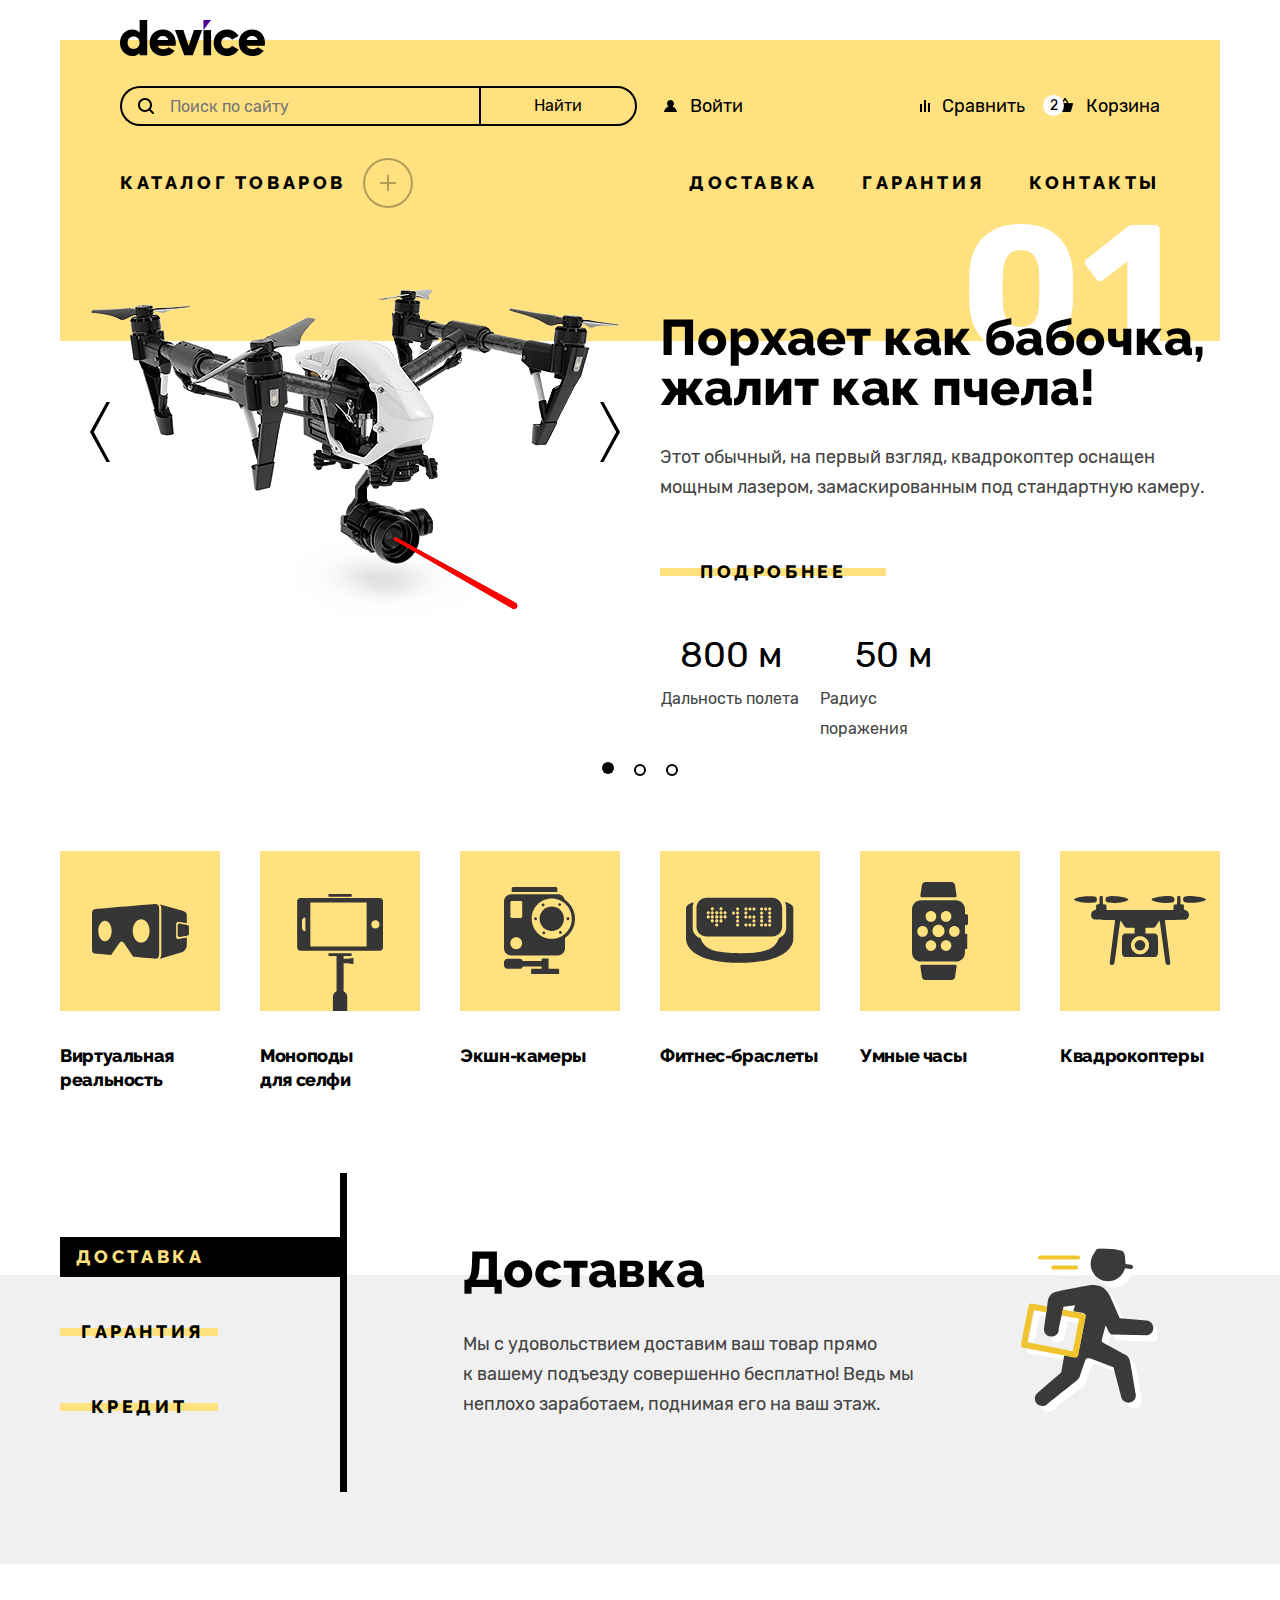
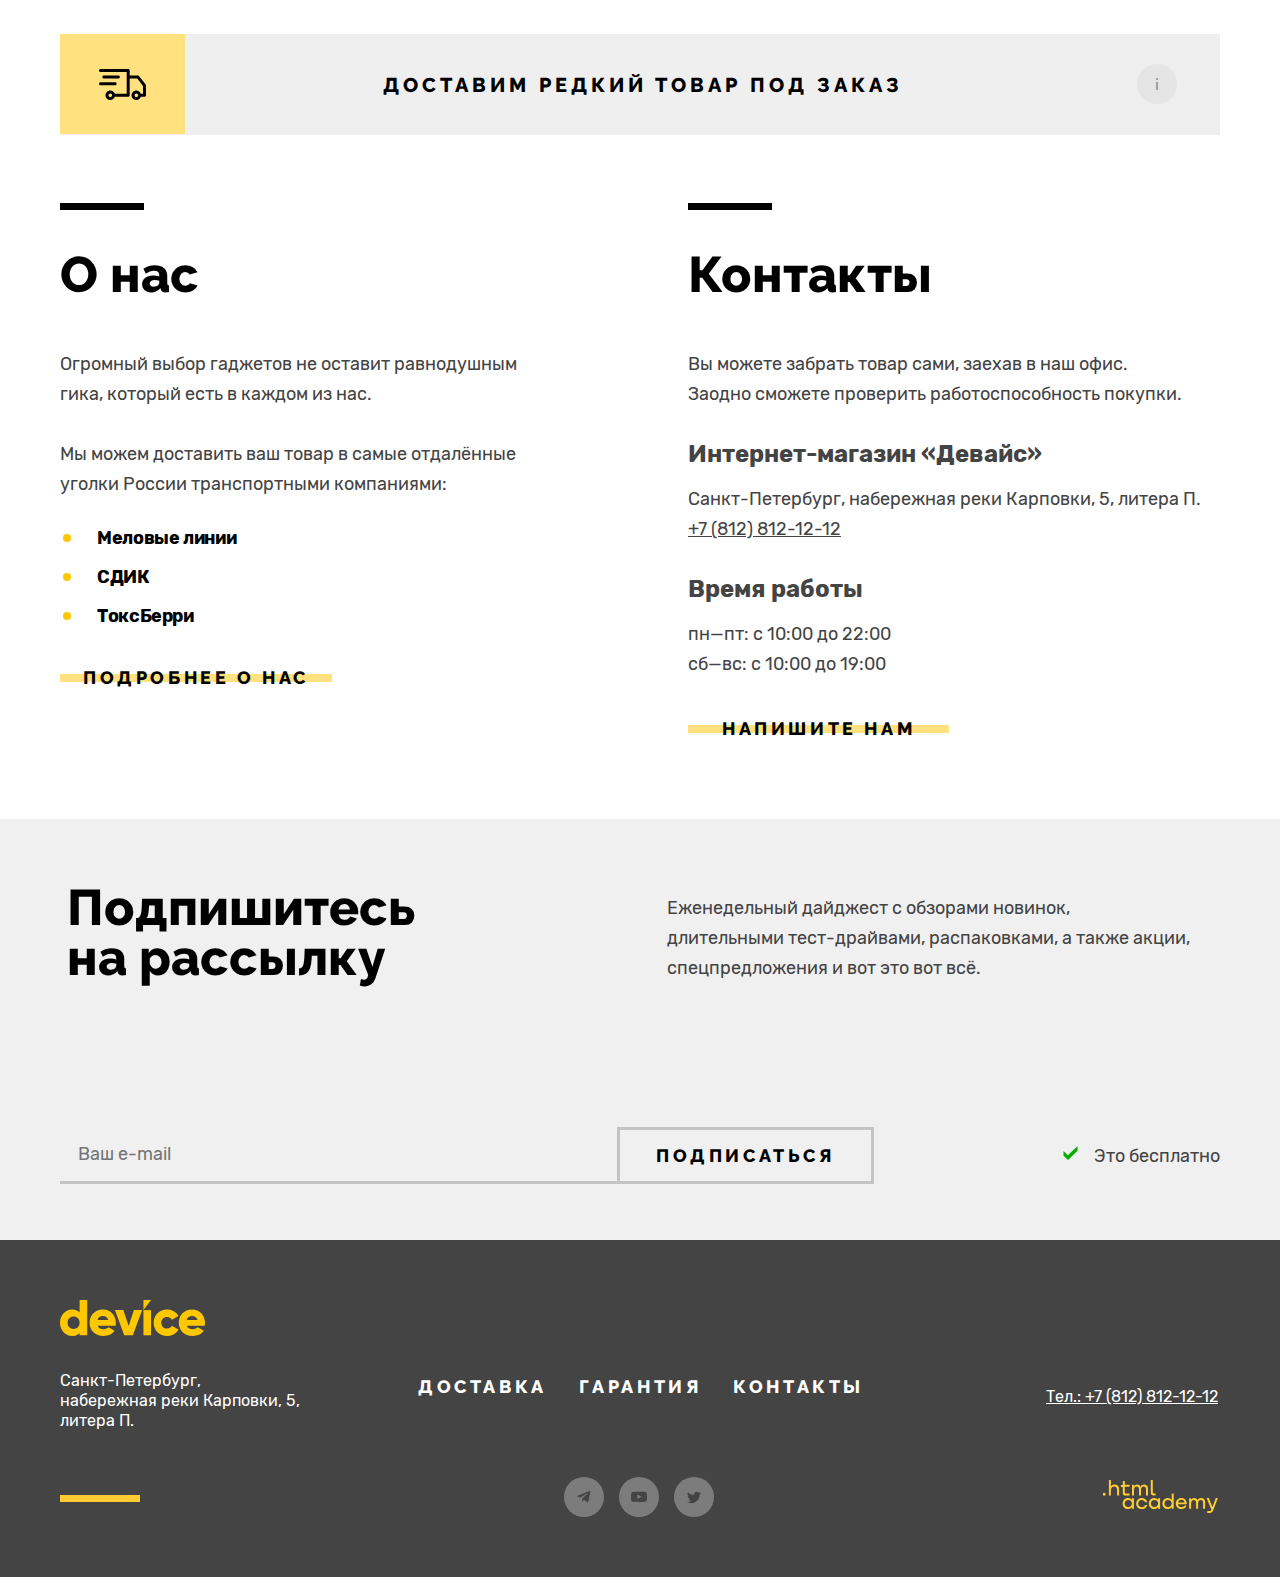
==== commit 16a4c666: "ссылки внутри меню + pixel-perfect" ====
--- a/index.html
+++ b/index.html
@@ -247,13 +247,13 @@
 
             <ul class="main-navigation-list">
               <li class="main-navigation-item">
-                <a class="main-navigation-link" href="#">Доставка</a>
+                <a class="main-navigation-link" href="#delivery">Доставка</a>
               </li>
               <li class="main-navigation-item">
-                <a class="main-navigation-link" href="#">Гарантия</a>
+                <a class="main-navigation-link" href="#garanty">Гарантия</a>
               </li>
               <li class="main-navigation-item">
-                <a class="main-navigation-link" href="#">Контакты</a>
+                <a class="main-navigation-link" href="#contacts">Контакты</a>
               </li>
             </ul>
           </nav>
@@ -452,7 +452,7 @@
       </section>
 
       <!-- Catalog -->
-      <section class="catalog container">
+      <section class="catalog container catalog-main">
         <h2 class="visually-hidden">Каталог товаров</h2>
         <ul class="catalog-list">
           <li class="catalog-item">
@@ -554,7 +554,9 @@
 
           <ol class="services-list">
             <li class="services-item">
-              <a class="services-link current" href="#">Доставка</a>
+              <a class="services-link current" href="#delivery" id="delivery"
+                >Доставка</a
+              >
             </li>
             <li class="services-item">
               <a class="services-link button-yellow" href="#"
@@ -572,7 +574,7 @@
           <div class="services-slider">
             <ol class="services-slider-list">
               <li class="services-slider-item slider-delivery active">
-                <h3 class="services-slider-title">Доставка</h3>
+                <h3 class="services-slider-title" id="delivery">Доставка</h3>
                 <p class="services-slider-description">
                   Мы с удовольствием доставим ваш товар прямо<br />
                   к вашему подъезду совершенно бесплатно! Ведь мы неплохо
@@ -580,7 +582,7 @@
                 </p>
               </li>
               <li class="services-slider-item slider-garanty">
-                <h3 class="services-slider-title">Гарантия</h3>
+                <h3 class="services-slider-title" id="garanty">Гарантия</h3>
                 <p class="services-slider-description">
                   Если из-за возгорания купленного у нас товара у вас сгорит дом
                   — не переживайте, мы выдадим вам новый. Товар, не дом, конечно
@@ -679,7 +681,7 @@
         </section>
 
         <section class="contacts">
-          <h3 class="contacts-title">Контакты</h3>
+          <h3 class="contacts-title" id="contacts">Контакты</h3>
           <p>
             Вы можете забрать товар сами, заехав в наш офис.<br />
             Заодно сможете проверить работоспособность покупки.
--- a/styles/styles.css
+++ b/styles/styles.css
@@ -122,7 +122,7 @@
   line-height: 30px;
   font-weight: 400;
   display: flex;
-  margin-bottom: 29px;
+  margin-bottom: 14px;
 }
 
 .user-navigation-catalog {
@@ -131,7 +131,7 @@
   line-height: 30px;
   font-weight: 400;
   display: flex;
-  margin-bottom: -47px;
+  margin-bottom: 27px;
   position: relative;
 }
 
@@ -197,6 +197,10 @@
   background-size: 16px 16px;
   background-position: 16px;
   position: relative;
+}
+
+.field-catalog::placeholder {
+  color: rgba(0, 0, 0, 1);
 }
 
 .field:disabled {
@@ -498,6 +502,11 @@
   bottom: 14px;
 }
 
+.main-navigation-catalog-link:focus-visible
+  + .main-navigation-tooltip-container {
+  display: flex;
+}
+
 /* Plus & Minus */
 .items-catalog-icon-circle {
   display: block;
@@ -604,6 +613,10 @@
   display: block;
 }
 
+.samples-about {
+  margin-top: 2px;
+}
+
 .samples-list-inner {
   margin: 0;
   padding: 0;
@@ -801,6 +814,10 @@
 }
 
 /* Catalog */
+.catalog-main {
+  margin-bottom: 63px;
+}
+
 .catalog-list {
   margin: 0;
   padding: 0;
@@ -931,7 +948,7 @@
   outline: 2px solid #af4fff;
   display: block;
   width: 292px;
-  height: 56px;
+  height: 4%;
   left: -3px;
   top: -3px;
 }
@@ -2176,7 +2193,7 @@
 }
 
 .catalog-filter-title {
-  margin-bottom: 21px;
+  margin-bottom: 22px;
 }
 
 /* Range scale */
@@ -2271,6 +2288,7 @@
 
 .range-wrapper-inputs {
   display: flex;
+  margin-top: 13px;
 }
 
 .catalog-filter-label {
@@ -2349,6 +2367,11 @@
   position: relative;
   display: block;
   padding-left: 36px;
+}
+
+.control-label {
+  position: absolute;
+  margin-left: 1px;
 }
 
 .control-radio {
@@ -2481,9 +2504,10 @@
   border: none;
   background-color: #f0f0f0;
   margin-left: -12px;
-  padding-right: 4px;
+  padding-right: 1px;
   position: relative;
   outline: none;
+  margin-top: 7px;
 }
 
 .select-control:hover {
